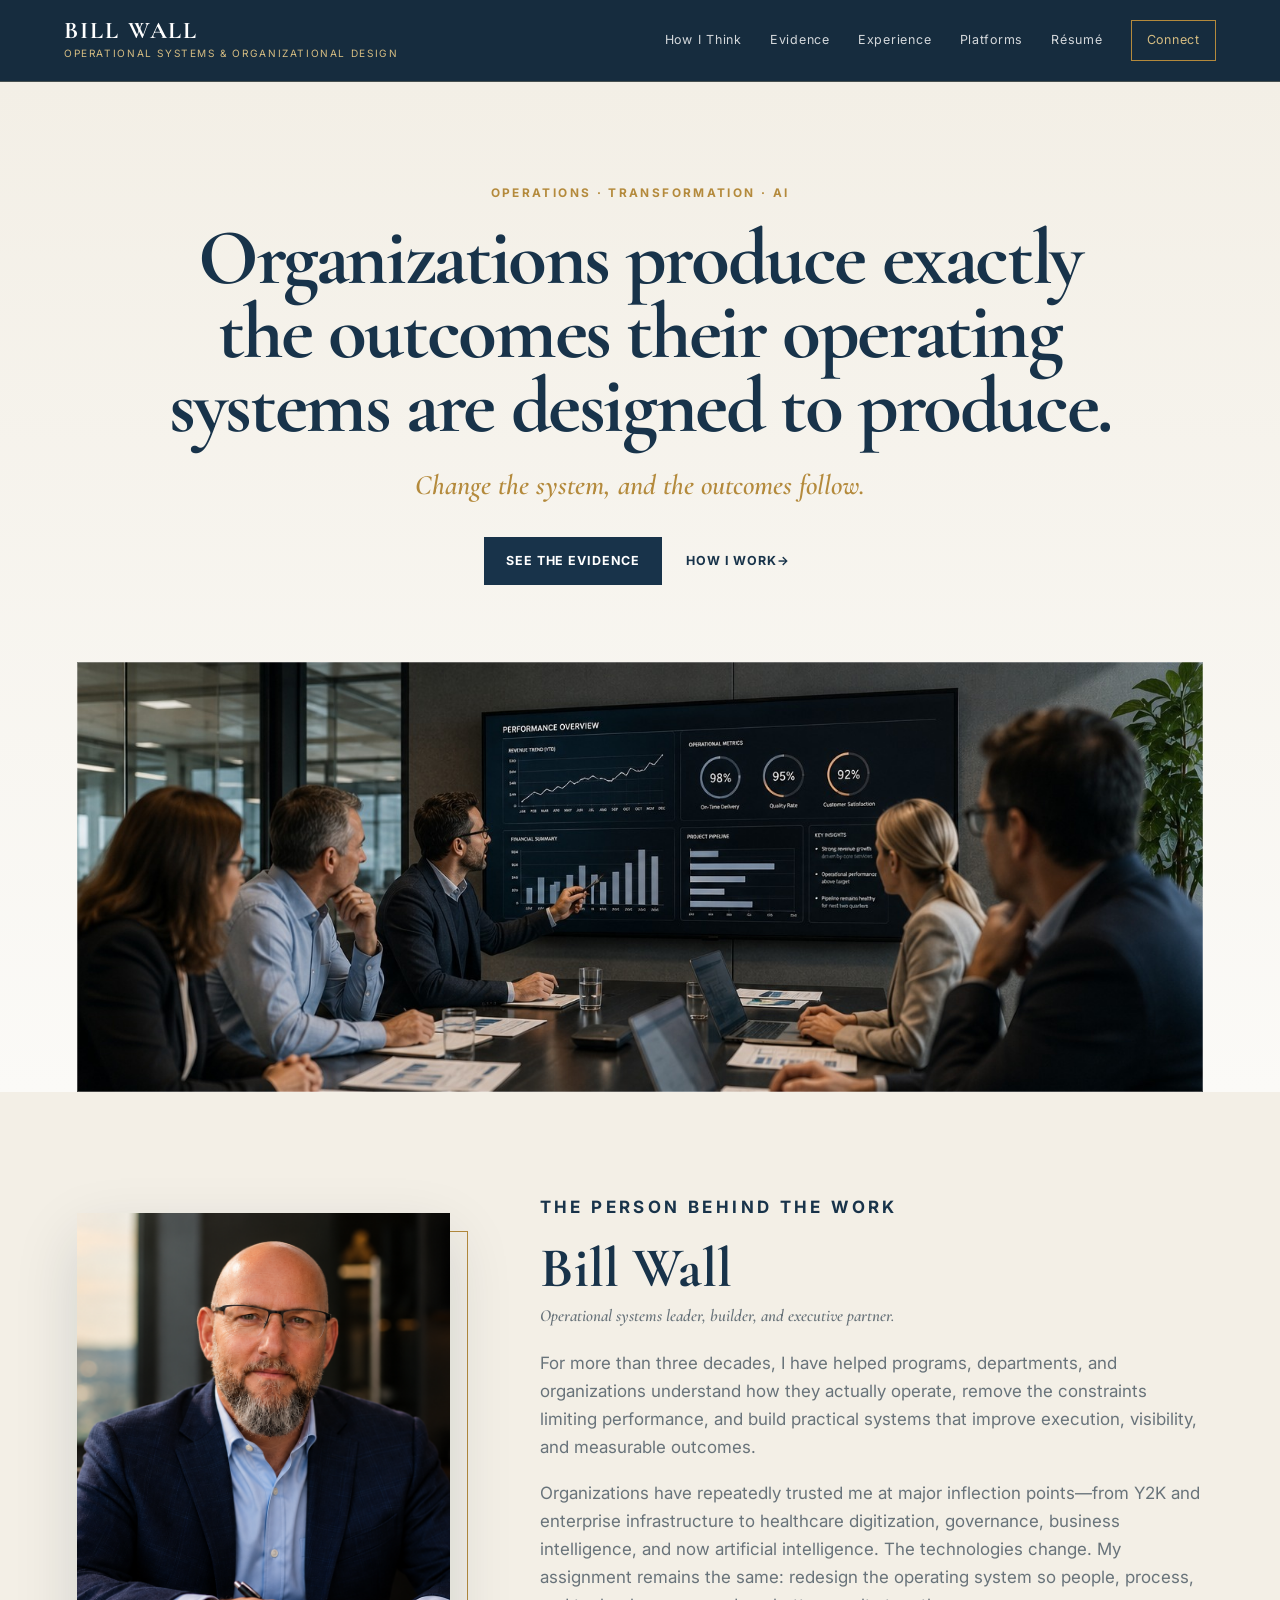
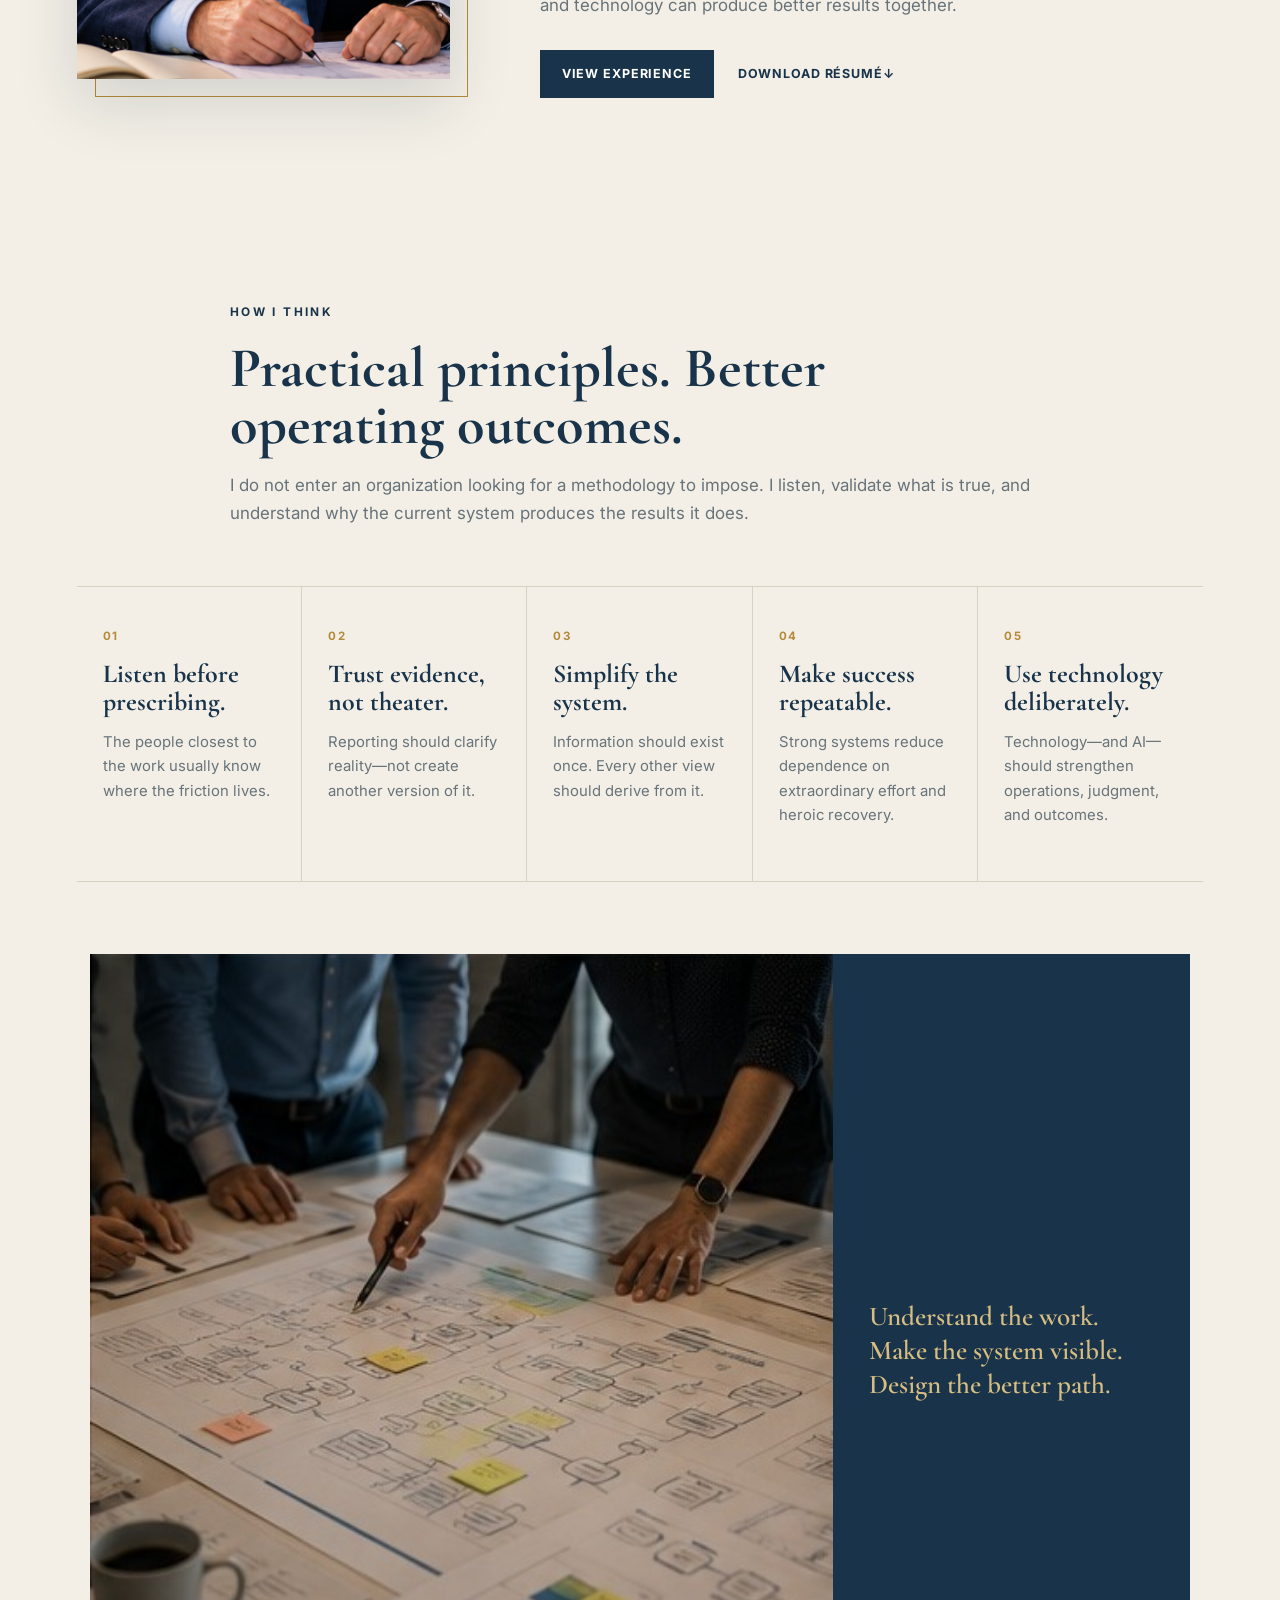
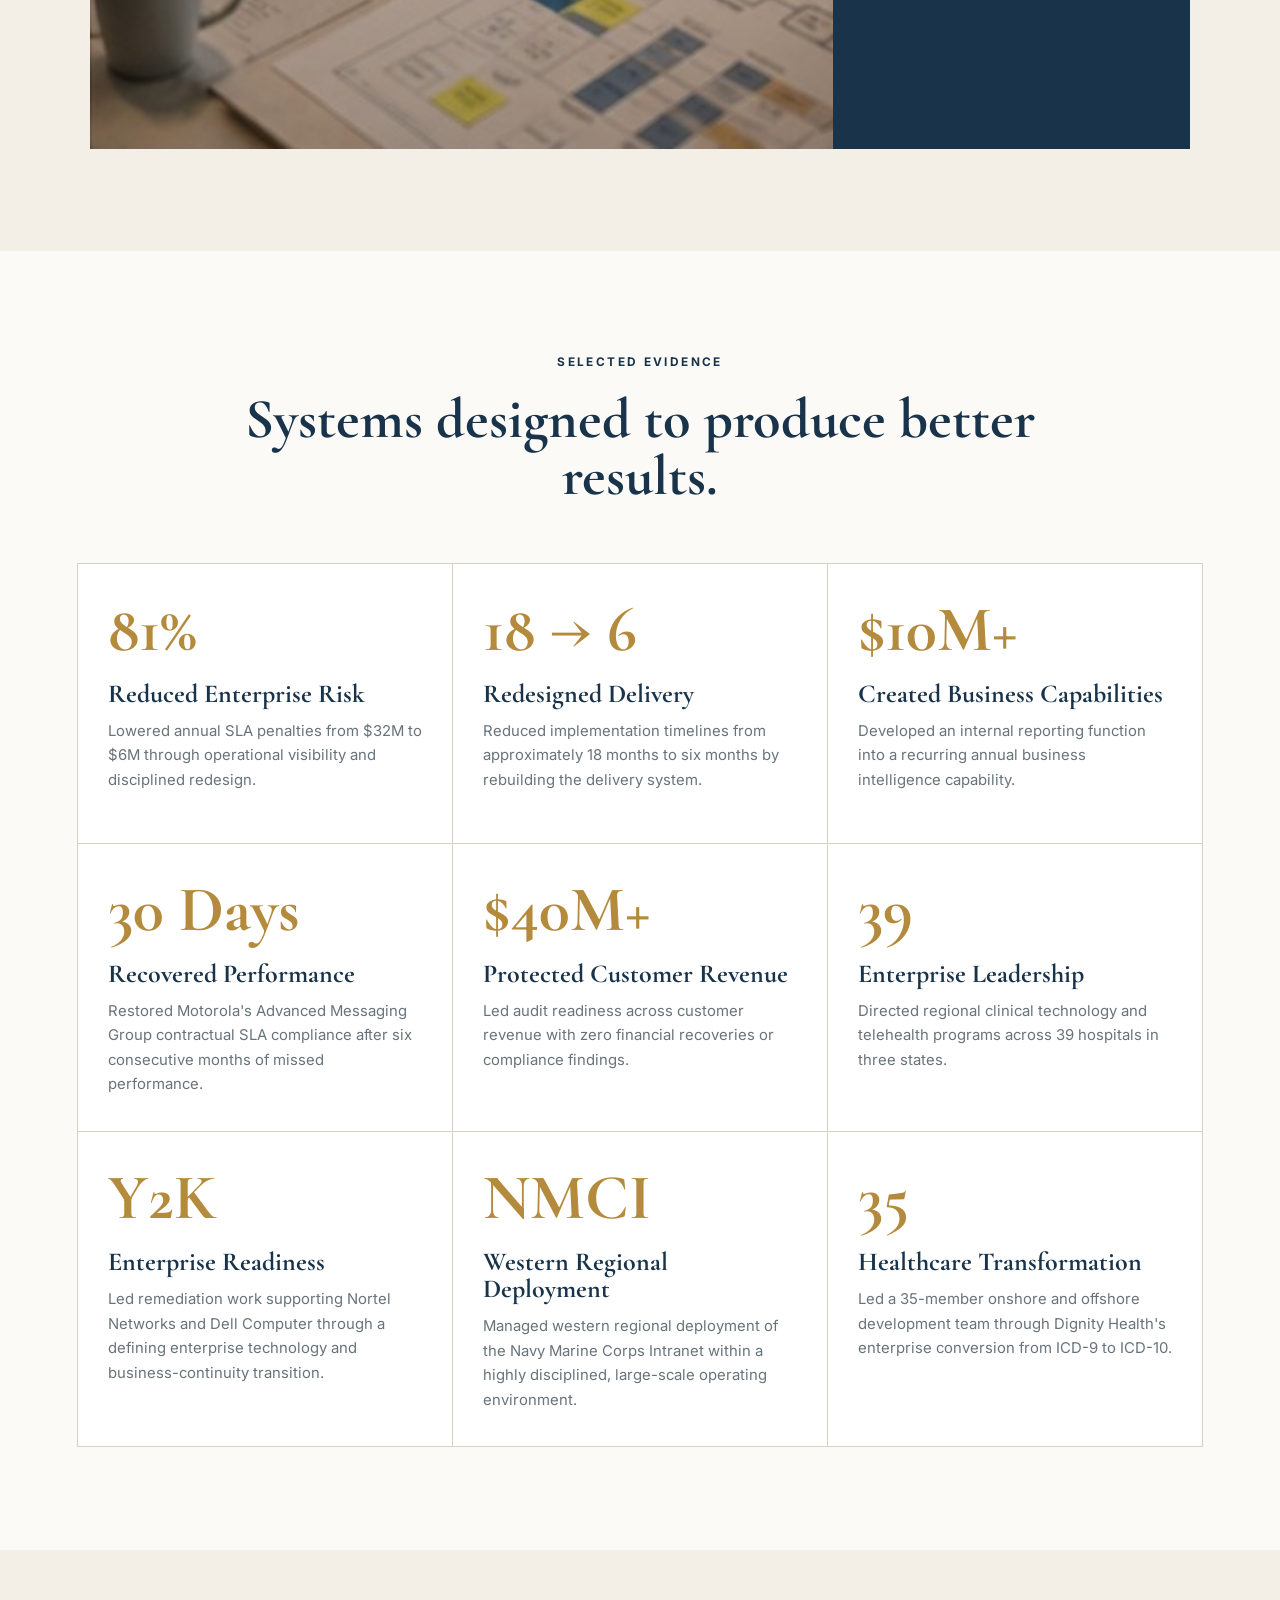
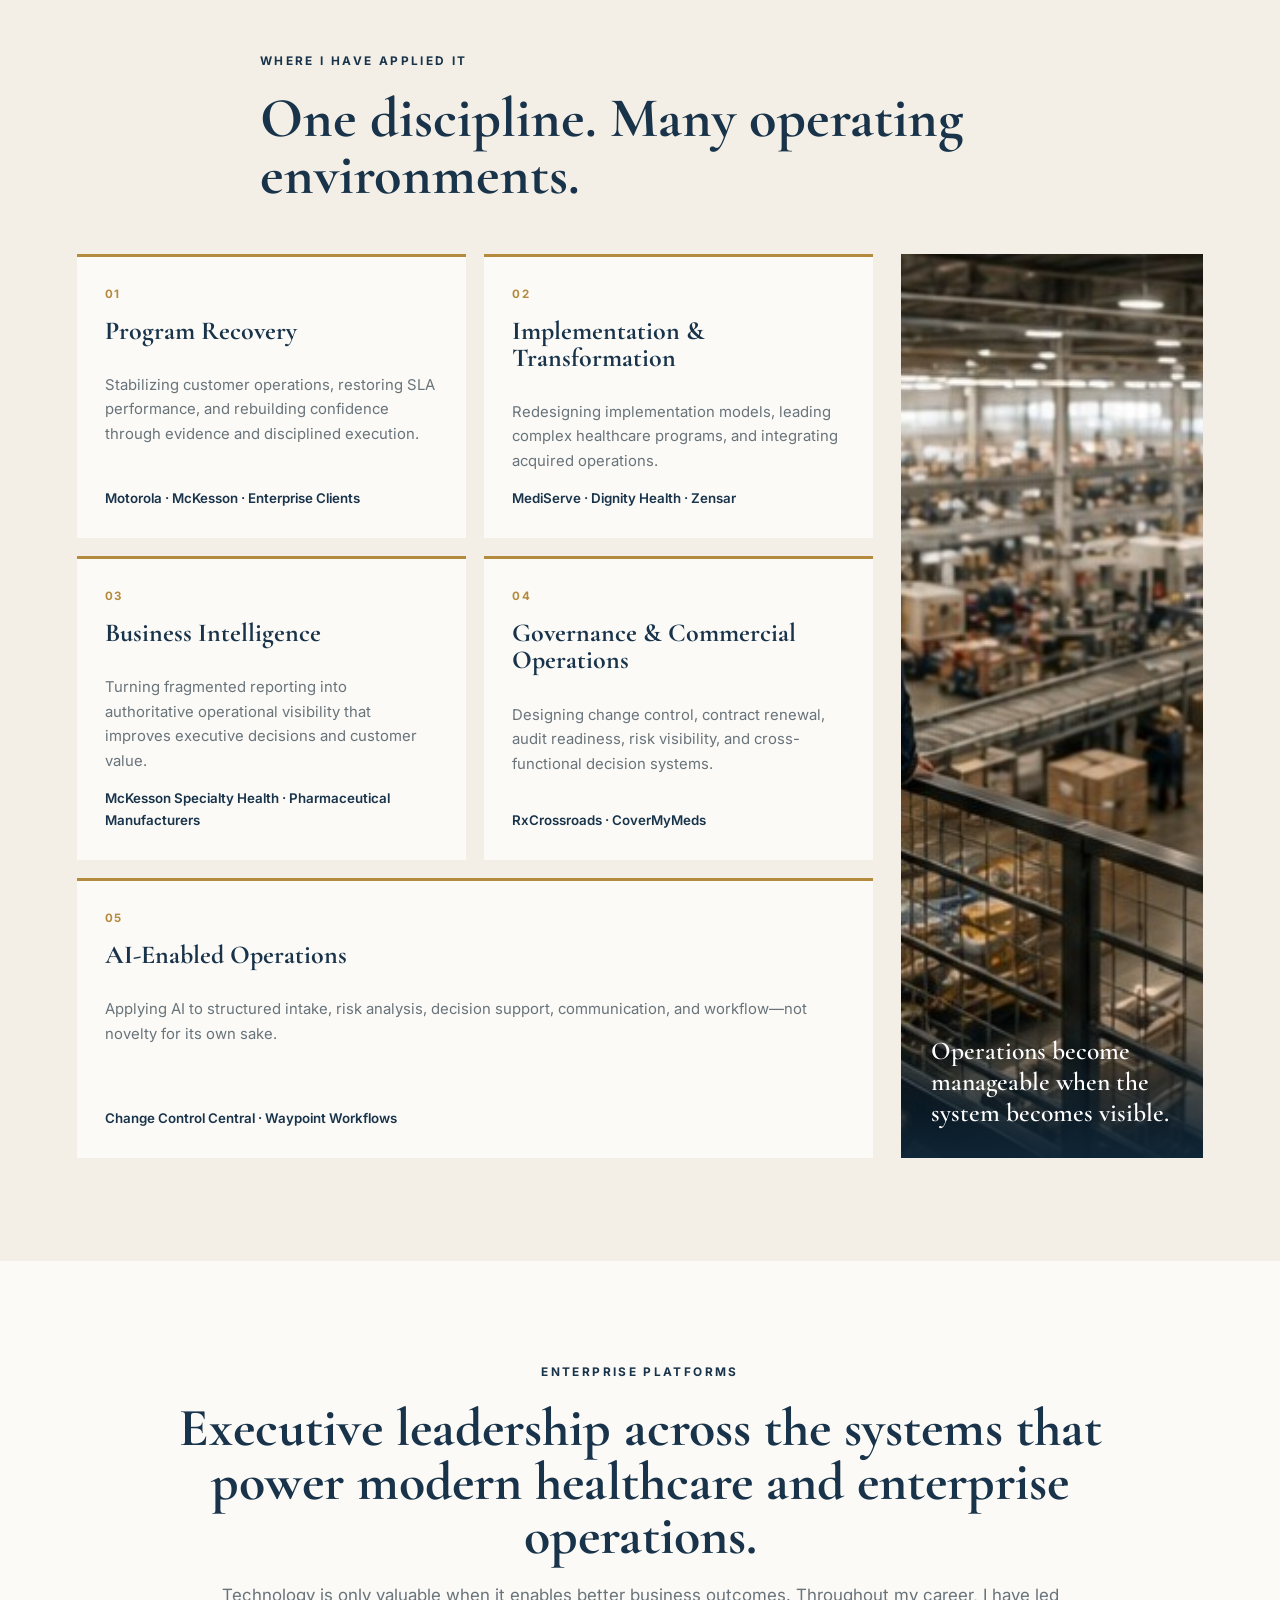
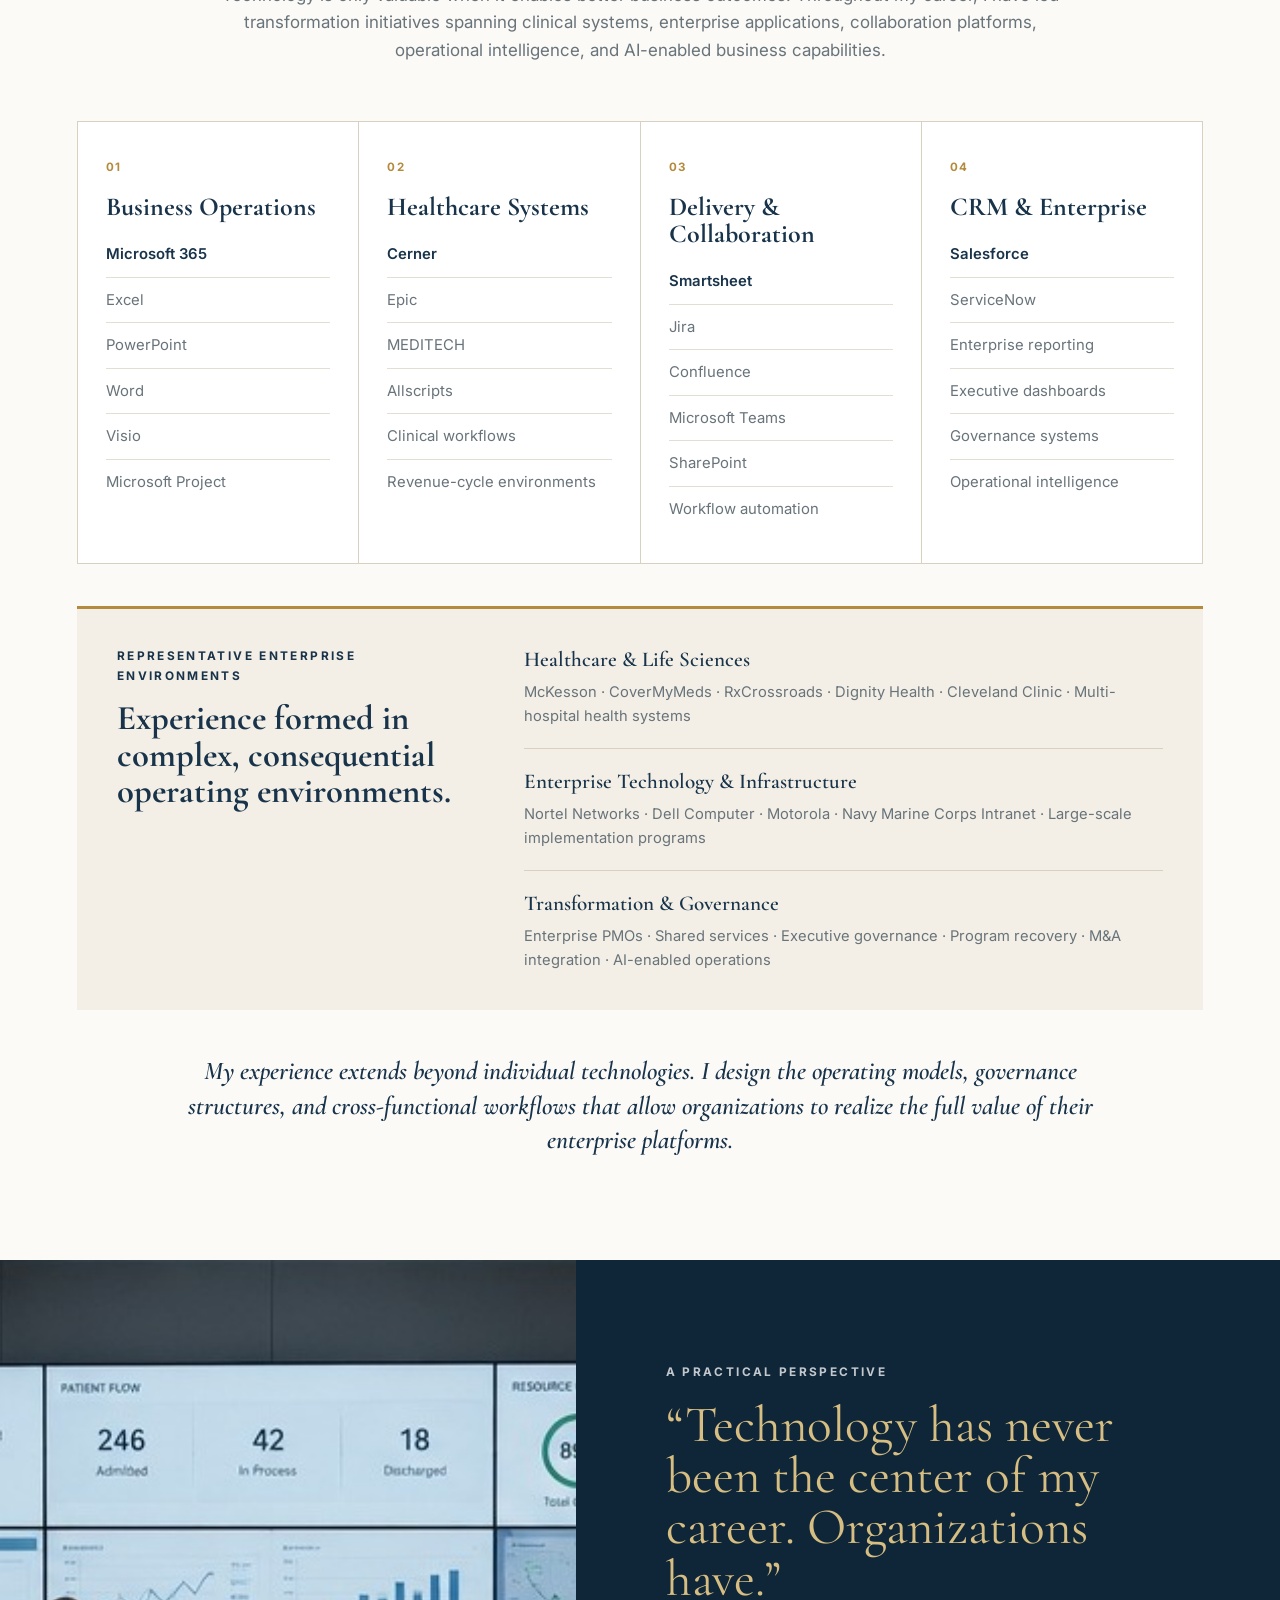
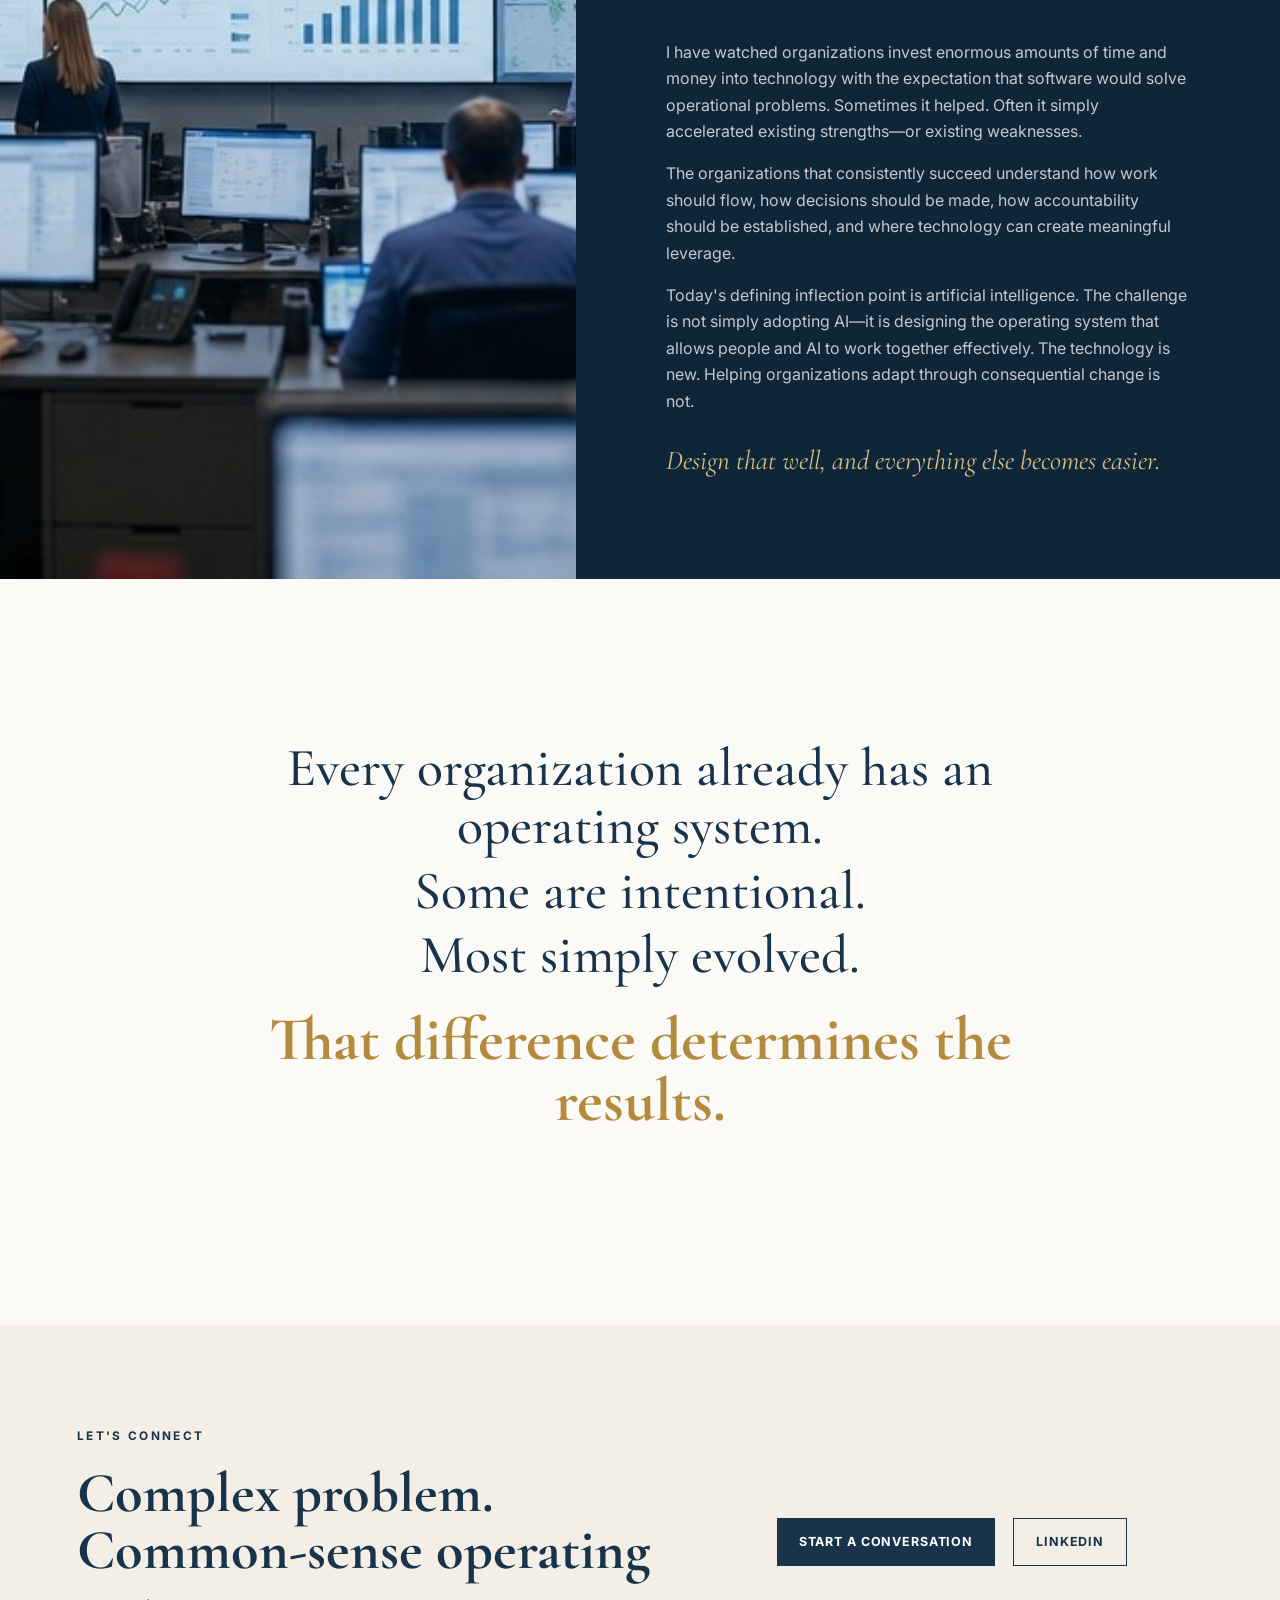
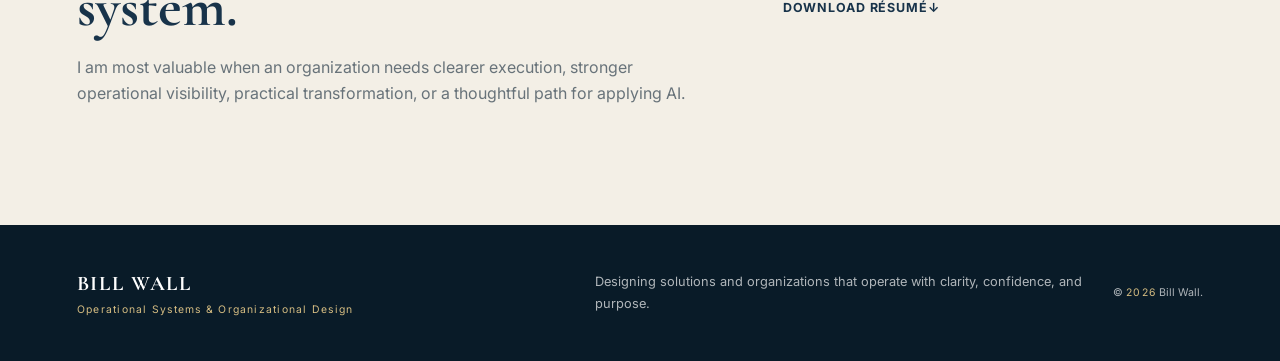
==== index.html @ 0623ffb6 "Exec SEO foundation" ====
<!doctype html>
<html lang="en">
<head>
  <!-- Google tag (gtag.js) -->
<script async src="https://www.googletagmanager.com/gtag/js?id=G-LFCG09Z22B"></script>
<script>
  window.dataLayer = window.dataLayer || [];
  function gtag(){dataLayer.push(arguments);}
  gtag('js', new Date());

  gtag('config', 'G-LFCG09Z22B');
</script>
  <meta charset="utf-8" />
  <meta name="viewport" content="width=device-width, initial-scale=1" />
  <title>Bill Wall | Senior Healthcare Operations & Enterprise Transformation Executive</title>
<meta name="description" content="Bill Wall is a senior healthcare operations executive specializing in enterprise transformation, operational excellence, organizational design, AI-enabled operations, and strategic change leadership for complex healthcare organizations." />
<meta name="theme-color" content="#18334a" />
<meta property="og:title" content="Bill Wall | Senior Healthcare Operations & Enterprise Transformation Executive" />
<meta property="og:description" content="Senior healthcare operations executive specializing in enterprise transformation, operational excellence, organizational design, AI-enabled operations, and strategic change leadership." />
<meta property="og:type" content="website" />
<meta property="og:image" content="assets/bill-wall-portrait.png" />
  <link rel="icon" href="assets/favicon.svg" type="image/svg+xml" />
  <link rel="preconnect" href="https://fonts.googleapis.com">
  <link rel="preconnect" href="https://fonts.gstatic.com" crossorigin>
  <link href="https://fonts.googleapis.com/css2?family=Cormorant+Garamond:wght@500;600;700&family=Inter:wght@400;500;600;700&display=swap" rel="stylesheet">
  <link rel="stylesheet" href="styles.css" />
  <script type="application/ld+json">
{
  "@context": "https://schema.org",
  "@type": "Person",
  "@id": "https://www.williamswall.com/#bill-wall",
  "name": "Bill Wall",
  "alternateName": ["William S. Wall", "William Wall"],
  "url": "https://www.williamswall.com/",
  "image": "https://www.williamswall.com/assets/bill-wall-portrait.png",
  "jobTitle": "Senior Healthcare Operations and Enterprise Transformation Executive",
  "description": "Senior healthcare operations executive specializing in enterprise transformation, operational excellence, organizational design, AI-enabled operations, and strategic change leadership.",
  "knowsAbout": [
    "Healthcare Operations",
    "Operational Excellence",
    "Enterprise Transformation",
    "Organizational Design",
    "AI-enabled Operations",
    "Business Process Transformation",
    "Enterprise Change Leadership",
    "Healthcare Strategy",
    "Executive Operations Leadership"
  ]
}
</script>
</head>
<body>
  <header class="site-header">
    <a class="brand" href="#top" aria-label="Bill Wall home">
      <span class="brand-name">BILL WALL</span>
      <span class="brand-title">OPERATIONAL SYSTEMS &amp; ORGANIZATIONAL DESIGN</span>
    </a>
    
    <button class="menu-button" aria-expanded="false" aria-controls="site-nav">Menu</button>
    <nav id="site-nav" aria-label="Primary navigation">
      <a href="#thinking">How I Think</a>
      <a href="#evidence">Evidence</a>
      <a href="#experience">Experience</a>
      <a href="#platforms">Platforms</a>
      <a href="Bill-Wall-Resume.docx" download>Résumé</a>
      <a class="nav-cta" href="#contact">Connect</a>
    </nav>
  </header>

  <main id="top">
    <section class="hero">
      <div class="hero-copy reveal">
        <p class="eyebrow">OPERATIONS · TRANSFORMATION · AI</p>
        <h1>Organizations produce exactly the outcomes their operating systems are designed to produce.</h1>
        <p class="hero-line">Change the system, and the outcomes follow.</p>
        <div class="hero-actions">
          <a class="button primary" href="#evidence">See the evidence</a>
          <a class="button text" href="#thinking">How I work <span aria-hidden="true">→</span></a>
        </div>
      </div>
      <div class="hero-image reveal">
        <img src="assets/hero-operations.jpg" alt="Leadership team reviewing operational performance and business intelligence" />
      </div>
    </section>

    <section class="profile-intro section-light" aria-labelledby="profile-heading">
      <div class="profile-portrait reveal">
        <img src="assets/bill-wall-portrait.png" alt="Bill Wall in an executive office setting" />
      </div>
      <div class="profile-copy reveal">
        <p class="eyebrow dark">THE PERSON BEHIND THE WORK</p>
        <h2 id="profile-heading">Bill Wall</h2>
        <p class="profile-role">Operational systems leader, builder, and executive partner.</p>
        <p>For more than three decades, I have helped programs, departments, and organizations understand how they actually operate, remove the constraints limiting performance, and build practical systems that improve execution, visibility, and measurable outcomes.</p>
        <p>Organizations have repeatedly trusted me at major inflection points—from Y2K and enterprise infrastructure to healthcare digitization, governance, business intelligence, and now artificial intelligence. The technologies change. My assignment remains the same: redesign the operating system so people, process, and technology can produce better results together.</p>
        <div class="profile-links">
          <a class="button primary dark-button" href="#experience">View experience</a>
          <a class="button text dark-text" href="Bill-Wall-Resume.docx" download>Download résumé <span aria-hidden="true">↓</span></a>
        </div>
      </div>
    </section>

    <section id="thinking" class="principles section-light">
      <div class="section-intro reveal">
        <p class="eyebrow dark">HOW I THINK</p>
        <h2>Practical principles. Better operating outcomes.</h2>
        <p>I do not enter an organization looking for a methodology to impose. I listen, validate what is true, and understand why the current system produces the results it does.</p>
      </div>
      <div class="principle-grid">
        <article class="principle reveal"><span class="number">01</span><h3>Listen before prescribing.</h3><p>The people closest to the work usually know where the friction lives.</p></article>
        <article class="principle reveal"><span class="number">02</span><h3>Trust evidence, not theater.</h3><p>Reporting should clarify reality—not create another version of it.</p></article>
        <article class="principle reveal"><span class="number">03</span><h3>Simplify the system.</h3><p>Information should exist once. Every other view should derive from it.</p></article>
        <article class="principle reveal"><span class="number">04</span><h3>Make success repeatable.</h3><p>Strong systems reduce dependence on extraordinary effort and heroic recovery.</p></article>
        <article class="principle reveal"><span class="number">05</span><h3>Use technology deliberately.</h3><p>Technology—and AI—should strengthen operations, judgment, and outcomes.</p></article>
      </div>
      <figure class="context-image reveal">
        <img src="assets/process-design.jpg" alt="Team members mapping and redesigning an operating process" />
        <figcaption>Understand the work. Make the system visible. Design the better path.</figcaption>
      </figure>
    </section>

    <section id="evidence" class="evidence">
      <div class="section-intro centered reveal">
        <p class="eyebrow dark">SELECTED EVIDENCE</p>
        <h2>Systems designed to produce better results.</h2>
      </div>
      <div class="metrics">
        <article class="metric reveal"><strong>81%</strong><h3>Reduced Enterprise Risk</h3><span>Lowered annual SLA penalties from $32M to $6M through operational visibility and disciplined redesign.</span></article>
        <article class="metric reveal"><strong>18 → 6</strong><h3>Redesigned Delivery</h3><span>Reduced implementation timelines from approximately 18 months to six months by rebuilding the delivery system.</span></article>
        <article class="metric reveal"><strong>$10M+</strong><h3>Created Business Capabilities</h3><span>Developed an internal reporting function into a recurring annual business intelligence capability.</span></article>
        <article class="metric reveal"><strong>30 Days</strong><h3>Recovered Performance</h3><span>Restored Motorola's Advanced Messaging Group contractual SLA compliance after six consecutive months of missed performance.</span></article>
        <article class="metric reveal"><strong>$40M+</strong><h3>Protected Customer Revenue</h3><span>Led audit readiness across customer revenue with zero financial recoveries or compliance findings.</span></article>
        <article class="metric reveal"><strong>39</strong><h3>Enterprise Leadership</h3><span>Directed regional clinical technology and telehealth programs across 39 hospitals in three states.</span></article>
        <article class="metric reveal"><strong>Y2K</strong><h3>Enterprise Readiness</h3><span>Led remediation work supporting Nortel Networks and Dell Computer through a defining enterprise technology and business-continuity transition.</span></article>
        <article class="metric reveal"><strong>NMCI</strong><h3>Western Regional Deployment</h3><span>Managed western regional deployment of the Navy Marine Corps Intranet within a highly disciplined, large-scale operating environment.</span></article>
        <article class="metric reveal"><strong>35</strong><h3>Healthcare Transformation</h3><span>Led a 35-member onshore and offshore development team through Dignity Health's enterprise conversion from ICD-9 to ICD-10.</span></article>
      </div>
    </section>

    <section id="experience" class="work section-light">
      <div class="work-heading reveal"><p class="eyebrow dark">WHERE I HAVE APPLIED IT</p><h2>One discipline. Many operating environments.</h2></div>
      <div class="work-layout">
        <div class="work-grid">
          <article class="work-card reveal"><span>01</span><h3>Program Recovery</h3><p>Stabilizing customer operations, restoring SLA performance, and rebuilding confidence through evidence and disciplined execution.</p><small>Motorola · McKesson · Enterprise Clients</small></article>
          <article class="work-card reveal"><span>02</span><h3>Implementation &amp; Transformation</h3><p>Redesigning implementation models, leading complex healthcare programs, and integrating acquired operations.</p><small>MediServe · Dignity Health · Zensar</small></article>
          <article class="work-card reveal"><span>03</span><h3>Business Intelligence</h3><p>Turning fragmented reporting into authoritative operational visibility that improves executive decisions and customer value.</p><small>McKesson Specialty Health · Pharmaceutical Manufacturers</small></article>
          <article class="work-card reveal"><span>04</span><h3>Governance &amp; Commercial Operations</h3><p>Designing change control, contract renewal, audit readiness, risk visibility, and cross-functional decision systems.</p><small>RxCrossroads · CoverMyMeds</small></article>
          <article class="work-card reveal"><span>05</span><h3>AI-Enabled Operations</h3><p>Applying AI to structured intake, risk analysis, decision support, communication, and workflow—not novelty for its own sake.</p><small>Change Control Central · Waypoint Workflows</small></article>
        </div>
        <aside class="experience-visual reveal">
          <img src="assets/operations-floor.jpg" alt="Leader observing a large-scale operating environment" />
          <div><strong>Operations become manageable when the system becomes visible.</strong></div>
        </aside>
      </div>
    </section>

    <section id="platforms" class="platforms">
      <div class="platforms-intro reveal">
        <p class="eyebrow dark">ENTERPRISE PLATFORMS</p>
        <h2>Executive leadership across the systems that power modern healthcare and enterprise operations.</h2>
        <p>Technology is only valuable when it enables better business outcomes. Throughout my career, I have led transformation initiatives spanning clinical systems, enterprise applications, collaboration platforms, operational intelligence, and AI-enabled business capabilities.</p>
      </div>

      <div class="platform-grid">
        <article class="platform-card reveal">
          <span class="platform-number">01</span>
          <h3>Business Operations</h3>
          <ul class="platform-list">
            <li>Microsoft 365</li>
            <li>Excel</li>
            <li>PowerPoint</li>
            <li>Word</li>
            <li>Visio</li>
            <li>Microsoft Project</li>
          </ul>
        </article>
        <article class="platform-card reveal">
          <span class="platform-number">02</span>
          <h3>Healthcare Systems</h3>
          <ul class="platform-list">
            <li>Cerner</li>
            <li>Epic</li>
            <li>MEDITECH</li>
            <li>Allscripts</li>
            <li>Clinical workflows</li>
            <li>Revenue-cycle environments</li>
          </ul>
        </article>
        <article class="platform-card reveal">
          <span class="platform-number">03</span>
          <h3>Delivery &amp; Collaboration</h3>
          <ul class="platform-list">
            <li>Smartsheet</li>
            <li>Jira</li>
            <li>Confluence</li>
            <li>Microsoft Teams</li>
            <li>SharePoint</li>
            <li>Workflow automation</li>
          </ul>
        </article>
        <article class="platform-card reveal">
          <span class="platform-number">04</span>
          <h3>CRM &amp; Enterprise</h3>
          <ul class="platform-list">
            <li>Salesforce</li>
            <li>ServiceNow</li>
            <li>Enterprise reporting</li>
            <li>Executive dashboards</li>
            <li>Governance systems</li>
            <li>Operational intelligence</li>
          </ul>
        </article>
      </div>

      <div class="environments reveal">
        <div class="environments-heading">
          <p class="eyebrow dark">REPRESENTATIVE ENTERPRISE ENVIRONMENTS</p>
          <h3>Experience formed in complex, consequential operating environments.</h3>
        </div>
        <div class="environment-groups">
          <div class="environment-group">
            <strong>Healthcare &amp; Life Sciences</strong>
            <p>McKesson · CoverMyMeds · RxCrossroads · Dignity Health · Cleveland Clinic · Multi-hospital health systems</p>
          </div>
          <div class="environment-group">
            <strong>Enterprise Technology &amp; Infrastructure</strong>
            <p>Nortel Networks · Dell Computer · Motorola · Navy Marine Corps Intranet · Large-scale implementation programs</p>
          </div>
          <div class="environment-group">
            <strong>Transformation &amp; Governance</strong>
            <p>Enterprise PMOs · Shared services · Executive governance · Program recovery · M&amp;A integration · AI-enabled operations</p>
          </div>
        </div>
      </div>

      <p class="platforms-close reveal">My experience extends beyond individual technologies. I design the operating models, governance structures, and cross-functional workflows that allow organizations to realize the full value of their enterprise platforms.</p>
    </section>

    <section class="perspective">
      <div class="perspective-image reveal"><img src="assets/command-center.jpg" alt="Operational command center using real-time dashboards" /></div>
      <div class="perspective-inner reveal">
        <p class="eyebrow">A PRACTICAL PERSPECTIVE</p>
        <blockquote>“Technology has never been the center of my career. Organizations have.”</blockquote>
        <p>I have watched organizations invest enormous amounts of time and money into technology with the expectation that software would solve operational problems. Sometimes it helped. Often it simply accelerated existing strengths—or existing weaknesses.</p>
        <p>The organizations that consistently succeed understand how work should flow, how decisions should be made, how accountability should be established, and where technology can create meaningful leverage.</p>
        <p>Today's defining inflection point is artificial intelligence. The challenge is not simply adopting AI—it is designing the operating system that allows people and AI to work together effectively. The technology is new. Helping organizations adapt through consequential change is not.</p>
        <strong>Design that well, and everything else becomes easier.</strong>
      </div>
    </section>

    <section class="closing-statement">
      <div class="reveal">
        <p>Every organization already has an operating system.</p>
        <p>Some are intentional.</p>
        <p>Most simply evolved.</p>
        <strong>That difference determines the results.</strong>
        </div>
    </section>

    <section id="contact" class="contact section-light">
      <div class="contact-copy reveal"><p class="eyebrow dark">LET'S CONNECT</p><h2>Complex problem. Common-sense operating system.</h2><p>I am most valuable when an organization needs clearer execution, stronger operational visibility, practical transformation, or a thoughtful path for applying AI.</p></div>
      <div class="contact-actions reveal"><a class="button primary dark-button" href="mailto:billwall0203@outlook.com">Start a conversation</a><a class="button outline" href="https://www.linkedin.com/in/williamswallmha/" target="_blank" rel="noopener">LinkedIn</a><a class="button text dark-text" href="Bill-Wall-Resume.docx" download>Download résumé <span aria-hidden="true">↓</span></a></div>
    </section>
  </main>

  <footer>
    <div><strong>BILL WALL</strong><span>Operational Systems &amp; Organizational Design</span></div>
    <p>Designing solutions and organizations that operate with clarity, confidence, and purpose.</p>
    <small>© <span id="year"></span> Bill Wall.</small>
  </footer>
  <script src="script.js"></script>
</body>
</html>
---- styles.css ----
:root{--navy:#18334a;--navy-2:#0f2638;--steel:#5e6d77;--brass:#b48a3c;--brass-soft:#d6bd82;--linen:#f3efe6;--bone:#fbfaf7;--ink:#22303a;--muted:#68737a;--line:#d8d0c1;--white:#fff}
*{box-sizing:border-box}html{scroll-behavior:smooth}body{margin:0;background:var(--bone);color:var(--ink);font-family:Inter,sans-serif;line-height:1.65}a{color:inherit}.site-header{position:sticky;top:0;z-index:20;min-height:82px;padding:14px clamp(24px,5vw,76px);background:rgba(15,38,56,.97);color:#fff;display:flex;align-items:center;justify-content:space-between;border-bottom:1px solid rgba(214,189,130,.25);backdrop-filter:blur(12px)}.brand{text-decoration:none;display:grid;gap:2px}.brand-name{font:700 1.5rem/1 'Cormorant Garamond',serif;letter-spacing:.08em}.brand-title{color:var(--brass-soft);font-size:.63rem;letter-spacing:.16em}nav{display:flex;gap:28px;align-items:center}nav a{text-decoration:none;font-size:.78rem;letter-spacing:.06em;color:rgba(255,255,255,.82)}nav a:hover{color:var(--brass-soft)}.nav-cta{border:1px solid var(--brass);padding:9px 15px;color:var(--brass-soft)}.menu-button{display:none}.hero{padding:clamp(70px,8vw,122px) clamp(24px,6vw,96px) 0;background:linear-gradient(180deg,var(--linen),var(--bone));overflow:hidden}.hero-copy{max-width:1120px;margin:0 auto clamp(48px,6vw,82px);text-align:center}.eyebrow{color:var(--brass);font-size:.74rem;font-weight:700;letter-spacing:.2em;margin:0 0 18px}.eyebrow.dark{color:var(--navy)}h1,h2,h3,blockquote{font-family:'Cormorant Garamond',serif}h1{font-size:clamp(3.15rem,6.2vw,6.8rem);line-height:.93;letter-spacing:-.03em;margin:0;color:var(--navy);text-wrap:balance}.hero-line{font:600 italic clamp(1.5rem,2.2vw,2.3rem)/1.2 'Cormorant Garamond',serif;color:var(--brass);margin:26px 0}.hero-summary{max-width:850px;margin-inline:auto;font-size:clamp(1rem,1.25vw,1.17rem);color:var(--muted)}.hero-actions,.contact-actions{display:flex;gap:18px;align-items:center;justify-content:center;flex-wrap:wrap;margin-top:34px}.button{display:inline-flex;align-items:center;justify-content:center;min-height:48px;padding:0 22px;text-decoration:none;font-size:.78rem;font-weight:700;letter-spacing:.07em;text-transform:uppercase}.button.primary{background:var(--navy);color:#fff}.button.text{color:var(--navy);padding-inline:6px}.button.outline{border:1px solid var(--navy);color:var(--navy)}.hero-image{max-width:1440px;margin:auto;position:relative}.hero-image:before{content:"";position:absolute;inset:0;box-shadow:inset 0 0 0 1px rgba(255,255,255,.25)}.hero-image img{width:100%;display:block;aspect-ratio:2.62/1;object-fit:cover}.section-light{background:var(--linen)}.principles,.work,.contact{padding:clamp(78px,8vw,126px) clamp(24px,6vw,96px)}.section-intro{max-width:820px;margin:0 auto 58px}.section-intro.centered{text-align:center}h2{font-size:clamp(2.65rem,4.4vw,4.9rem);line-height:1.01;margin:0 0 18px;color:var(--navy)}.section-intro p:last-child{color:var(--muted);font-size:1.06rem}.principle-grid{max-width:1320px;margin:auto;display:grid;grid-template-columns:repeat(5,1fr);border-top:1px solid var(--line);border-bottom:1px solid var(--line)}.principle{padding:34px 26px 38px;border-right:1px solid var(--line)}.principle:last-child{border-right:0}.number,.work-card>span{color:var(--brass);font-size:.72rem;font-weight:700;letter-spacing:.14em}h3{font-size:1.62rem;line-height:1.05;color:var(--navy);margin:13px 0 14px}.principle p,.work-card p{color:var(--muted);font-size:.93rem}.context-image{max-width:1100px;margin:72px auto 0;display:grid;grid-template-columns:1.35fr .65fr;background:var(--navy);color:#fff}.context-image img{width:100%;height:100%;min-height:320px;object-fit:cover}.context-image figcaption{display:flex;align-items:center;padding:36px;font:600 1.7rem/1.25 'Cormorant Garamond',serif;color:var(--brass-soft)}.evidence{background:var(--bone);padding:clamp(78px,8vw,124px) clamp(24px,6vw,96px)}.metrics{max-width:1320px;margin:auto;display:grid;grid-template-columns:repeat(3,1fr);border-top:1px solid var(--line);border-left:1px solid var(--line)}.metric{min-height:280px;padding:34px 30px;border-right:1px solid var(--line);border-bottom:1px solid var(--line);display:flex;flex-direction:column;background:#fff}.metric strong{font:700 clamp(3rem,5vw,5rem)/1 'Cormorant Garamond',serif;color:var(--brass)}.metric h3{margin:18px 0 12px}.metric span{color:var(--muted);font-size:.93rem}.work-heading{max-width:760px;margin:0 auto 50px}.work-layout{max-width:1320px;margin:auto;display:grid;grid-template-columns:1.45fr .55fr;gap:28px;align-items:stretch}.work-grid{display:grid;grid-template-columns:repeat(2,1fr);gap:18px}.work-card{padding:28px;background:var(--bone);border-top:3px solid var(--brass);min-height:280px;display:flex;flex-direction:column}.work-card:last-child{grid-column:1/-1}.work-card small{margin-top:auto;color:var(--navy);font-weight:600}.experience-visual{position:relative;min-height:100%;background:var(--navy)}.experience-visual img{width:100%;height:100%;object-fit:cover;display:block}.experience-visual div{position:absolute;left:0;right:0;bottom:0;padding:30px;background:linear-gradient(transparent,rgba(15,38,56,.94));color:#fff}.experience-visual strong{font:600 1.6rem/1.2 'Cormorant Garamond',serif}.perspective{background:var(--navy-2);color:#fff;display:grid;grid-template-columns:.9fr 1.1fr;align-items:stretch}.perspective-image img{width:100%;height:100%;min-height:650px;object-fit:cover}.perspective-inner{padding:clamp(76px,8vw,130px) clamp(36px,7vw,110px)}blockquote{font-size:clamp(2.4rem,4vw,4.8rem);line-height:1;margin:0 0 34px;color:var(--brass-soft)}.perspective p{color:rgba(255,255,255,.75);max-width:850px}.perspective strong{display:block;margin-top:30px;font:italic 1.7rem 'Cormorant Garamond',serif;color:var(--brass-soft)}.closing-statement{padding:clamp(100px,12vw,170px) 24px;background:var(--bone);text-align:center}.closing-statement>div{max-width:900px;margin:auto;padding-bottom:40px}.closing-statement p{font:500 clamp(2.2rem,4.2vw,4.6rem)/1.08 'Cormorant Garamond',serif;color:var(--navy);margin:.12em 0}.closing-statement strong{display:block;margin-top:24px;font:700 clamp(2.5rem,4.8vw,5.2rem)/1 'Cormorant Garamond',serif;color:var(--brass)}.contact{display:grid;grid-template-columns:1.2fr .8fr;gap:60px;align-items:center}.contact-copy{max-width:760px}.contact-copy p:last-child{color:var(--muted)}.contact-actions{justify-content:flex-start;margin-top:0}.dark-button{background:var(--navy)!important;color:#fff!important}.dark-text{color:var(--navy)!important}footer{background:#091b28;color:rgba(255,255,255,.68);padding:34px clamp(24px,6vw,96px);display:grid;grid-template-columns:1fr 1fr auto;gap:30px;align-items:center;font-size:.8rem}footer div{display:grid}footer strong{color:#fff;font-family:'Cormorant Garamond',serif;font-size:1.3rem;letter-spacing:.08em}footer span{color:var(--brass-soft);font-size:.65rem;letter-spacing:.12em}.reveal{opacity:0;transform:translateY(18px);transition:opacity .65s ease,transform .65s ease}.reveal.visible{opacity:1;transform:none}@media(prefers-reduced-motion:reduce){.reveal{opacity:1;transform:none;transition:none}html{scroll-behavior:auto}}@media(max-width:1100px){nav{gap:17px}.principle-grid{grid-template-columns:repeat(2,1fr)}.principle{border-bottom:1px solid var(--line)}.principle:nth-child(2n){border-right:0}.metrics{grid-template-columns:repeat(2,1fr)}.work-layout{grid-template-columns:1fr}.experience-visual{min-height:520px}.perspective{grid-template-columns:1fr}.perspective-image img{min-height:440px;max-height:600px}.contact{grid-template-columns:1fr}.contact-actions{margin-top:0}}@media(max-width:760px){.site-header{min-height:72px}.brand-title{display:none}.menu-button{display:block;background:transparent;color:var(--brass-soft);border:1px solid var(--brass);padding:8px 12px}nav{display:none;position:absolute;left:0;right:0;top:72px;padding:22px 24px;background:var(--navy-2);flex-direction:column;align-items:flex-start}nav.open{display:flex}h1{font-size:clamp(2.8rem,12vw,4.7rem)}.hero-image img{aspect-ratio:1.35/1}.principle-grid,.metrics,.work-grid{grid-template-columns:1fr}.principle,.principle:nth-child(2n){border-right:0}.context-image{grid-template-columns:1fr}.context-image figcaption{min-height:180px}.work-card:last-child{grid-column:auto}.experience-visual{min-height:420px}.perspective-image img{min-height:330px}.contact{gap:20px}footer{grid-template-columns:1fr}}

/* Bill Wall portrait introduction */
.profile-intro{padding:clamp(72px,8vw,122px) clamp(24px,6vw,96px);display:grid;grid-template-columns:minmax(280px,.72fr) minmax(0,1.28fr);gap:clamp(42px,7vw,110px);align-items:center}
.profile-portrait{max-width:520px;justify-self:end;position:relative}
.profile-portrait:before{content:"";position:absolute;inset:18px -18px -18px 18px;border:1px solid var(--brass);z-index:0}
.profile-portrait img{position:relative;z-index:1;display:block;width:100%;aspect-ratio:4/5;object-fit:cover;object-position:center top;box-shadow:0 24px 60px rgba(15,38,56,.14)}
.profile-copy{max-width:760px}
.profile-copy h2{margin-bottom:8px}
.profile-role{font:600 italic clamp(1.45rem,2vw,2rem)/1.25 'Cormorant Garamond',serif;color:var(--brass);margin:0 0 24px}
.profile-copy>p{color:var(--muted);font-size:1.06rem;max-width:720px}.profile-copy>p+p{margin-top:18px}
.profile-links{display:flex;gap:18px;align-items:center;flex-wrap:wrap;margin-top:30px}
@media(max-width:900px){.profile-intro{grid-template-columns:1fr}.profile-portrait{justify-self:start;max-width:440px}.profile-copy{max-width:820px}}
@media(max-width:560px){.profile-portrait:before{inset:12px -12px -12px 12px}.profile-links{align-items:flex-start;flex-direction:column}.profile-links .button.text{padding-left:0}}

/* Enterprise platforms and representative environments */
.platforms{padding:clamp(82px,8vw,128px) clamp(24px,6vw,96px);background:var(--bone)}
.platforms-intro{max-width:980px;margin:0 auto 56px;text-align:center}
.platforms-intro h2{font-size:clamp(2.55rem,4.2vw,4.65rem)}
.platforms-intro>p:last-child{max-width:860px;margin:0 auto;color:var(--muted);font-size:1.06rem}
.platform-grid{max-width:1320px;margin:0 auto;display:grid;grid-template-columns:repeat(4,1fr);border-top:1px solid var(--line);border-left:1px solid var(--line)}
.platform-card{padding:30px 28px 32px;background:#fff;border-right:1px solid var(--line);border-bottom:1px solid var(--line);min-height:360px}
.platform-number{color:var(--brass);font-size:.72rem;font-weight:700;letter-spacing:.14em}
.platform-card h3{margin:14px 0 22px}
.platform-list{list-style:none;padding:0;margin:0}
.platform-list li{padding:10px 0;border-top:1px solid rgba(216,208,193,.7);color:var(--muted);font-size:.93rem}
.platform-list li:first-child{border-top:0;padding-top:0;color:var(--navy);font-weight:600}
.environments{max-width:1320px;margin:42px auto 0;padding:38px 40px;background:var(--linen);display:grid;grid-template-columns:.72fr 1.28fr;gap:48px;align-items:start;border-top:3px solid var(--brass)}
.environments-heading .eyebrow{margin-bottom:14px}
.environments-heading h3{font-size:clamp(1.9rem,2.7vw,2.8rem);margin:0;max-width:430px}
.environment-groups{display:grid;gap:20px}
.environment-group{padding-bottom:20px;border-bottom:1px solid var(--line)}
.environment-group:last-child{padding-bottom:0;border-bottom:0}
.environment-group strong{display:block;color:var(--navy);font:600 1.32rem/1.2 'Cormorant Garamond',serif;margin-bottom:7px}
.environment-group p{margin:0;color:var(--muted);font-size:.92rem}
.platforms-close{max-width:930px;margin:44px auto 0;text-align:center;font:600 italic clamp(1.35rem,2vw,1.85rem)/1.35 'Cormorant Garamond',serif;color:var(--navy)}
@media(max-width:1100px){.platform-grid{grid-template-columns:repeat(2,1fr)}.environments{grid-template-columns:1fr;gap:28px}}
@media(max-width:760px){.platform-grid{grid-template-columns:1fr}.platform-card{min-height:auto}.environments{padding:30px 24px}.platforms-intro{text-align:left}.platforms-intro>p:last-child{margin:0}}
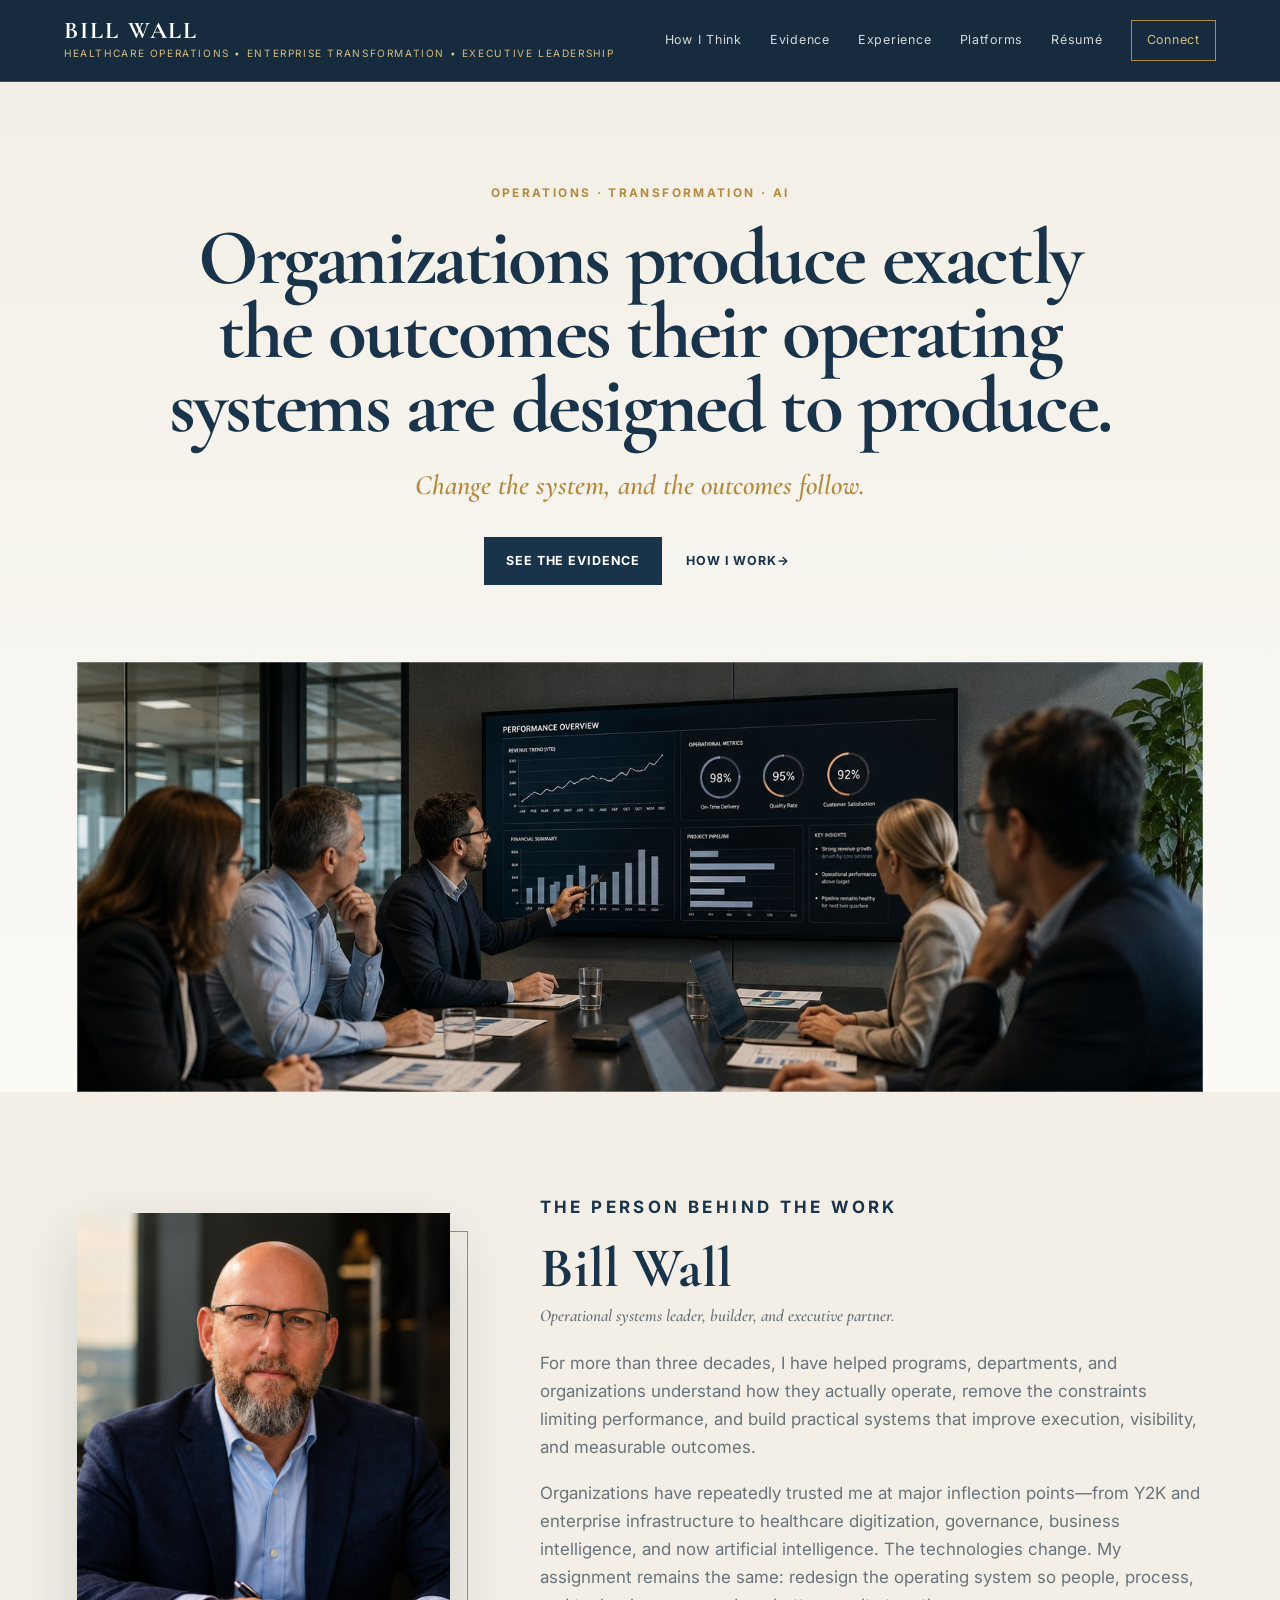
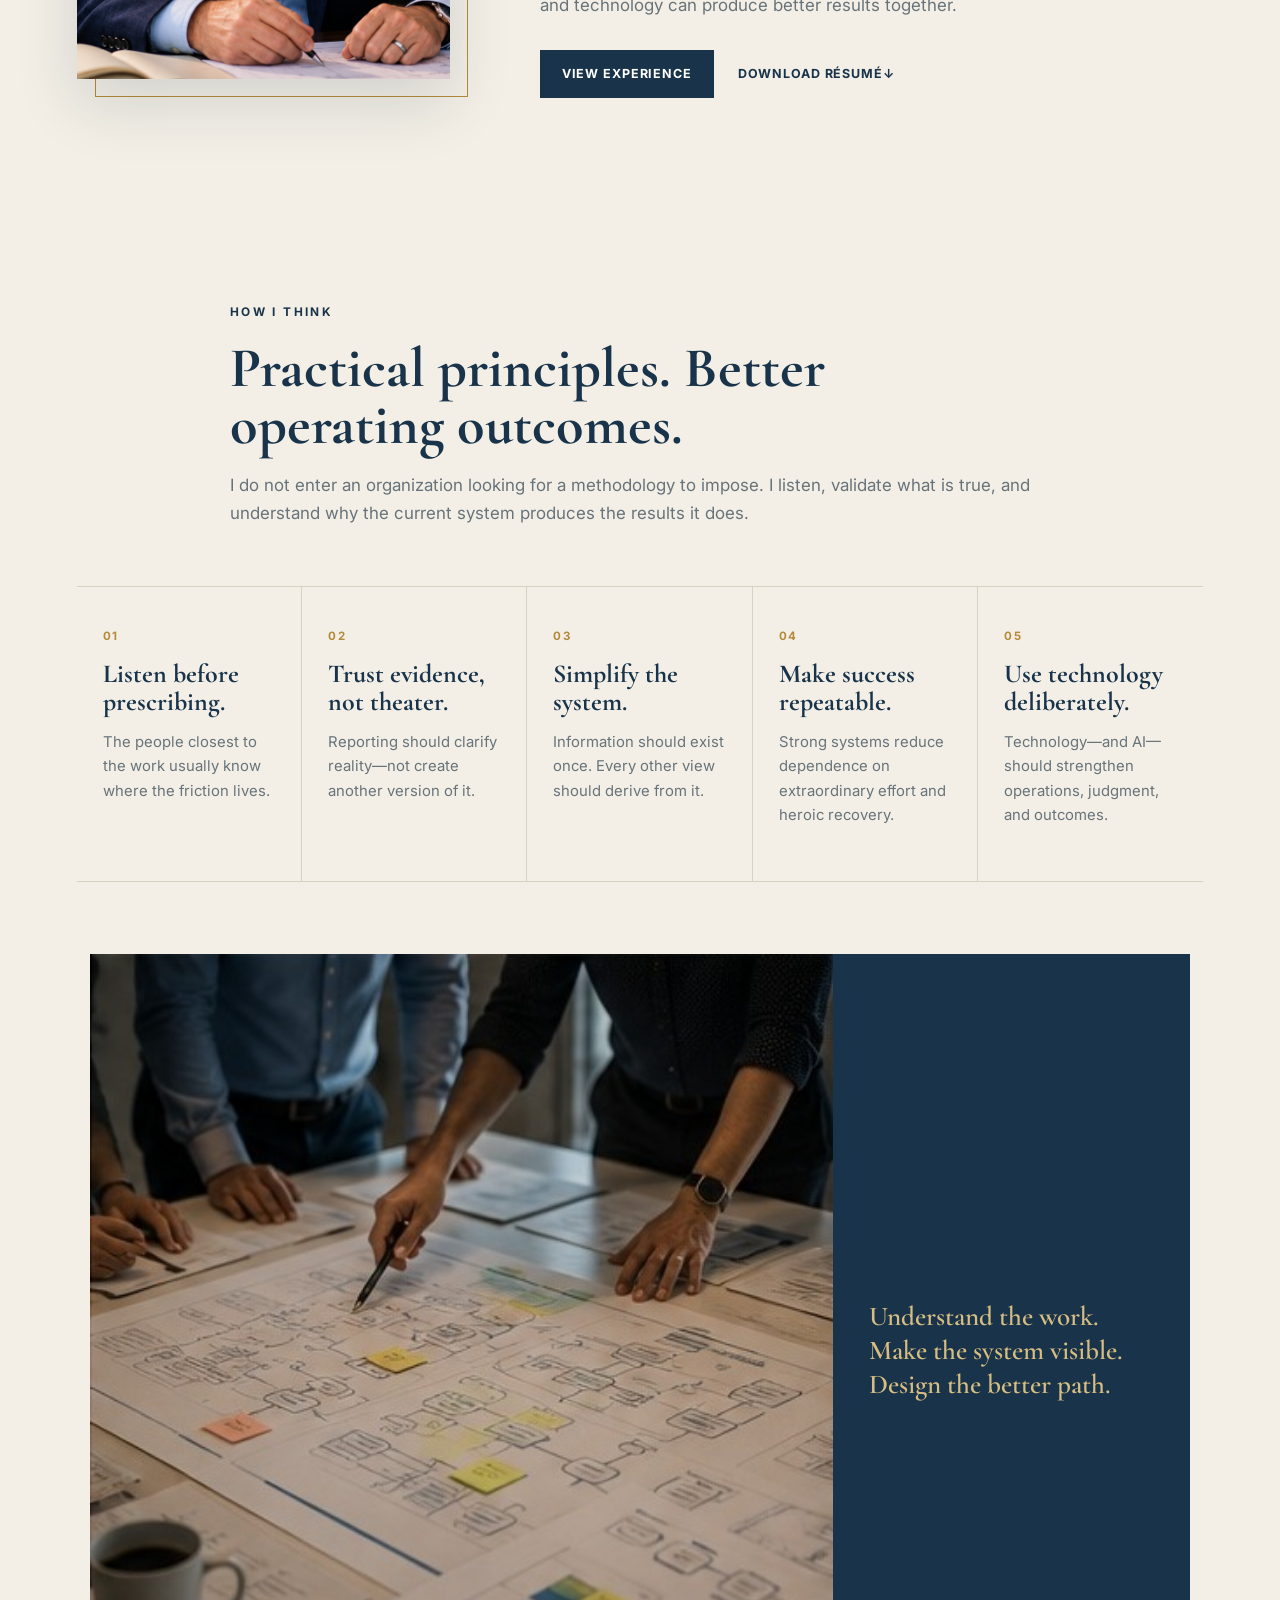
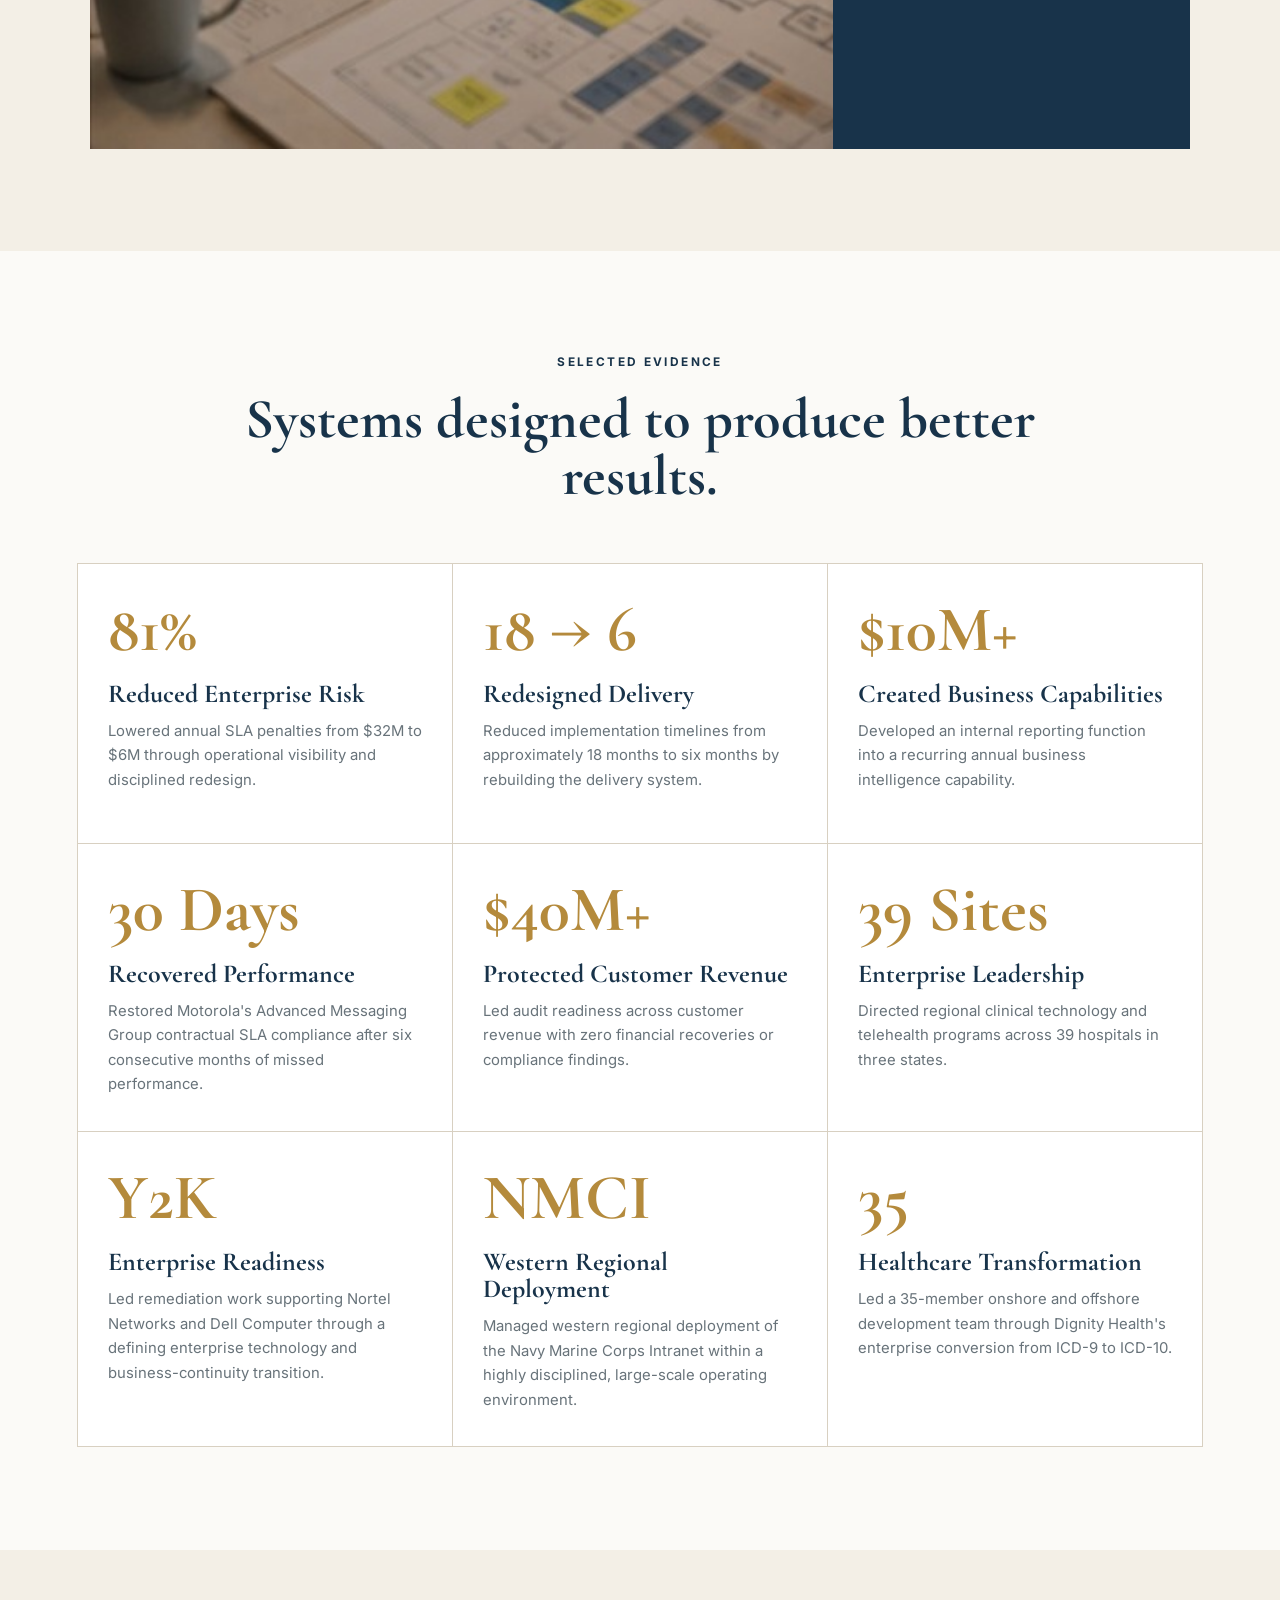
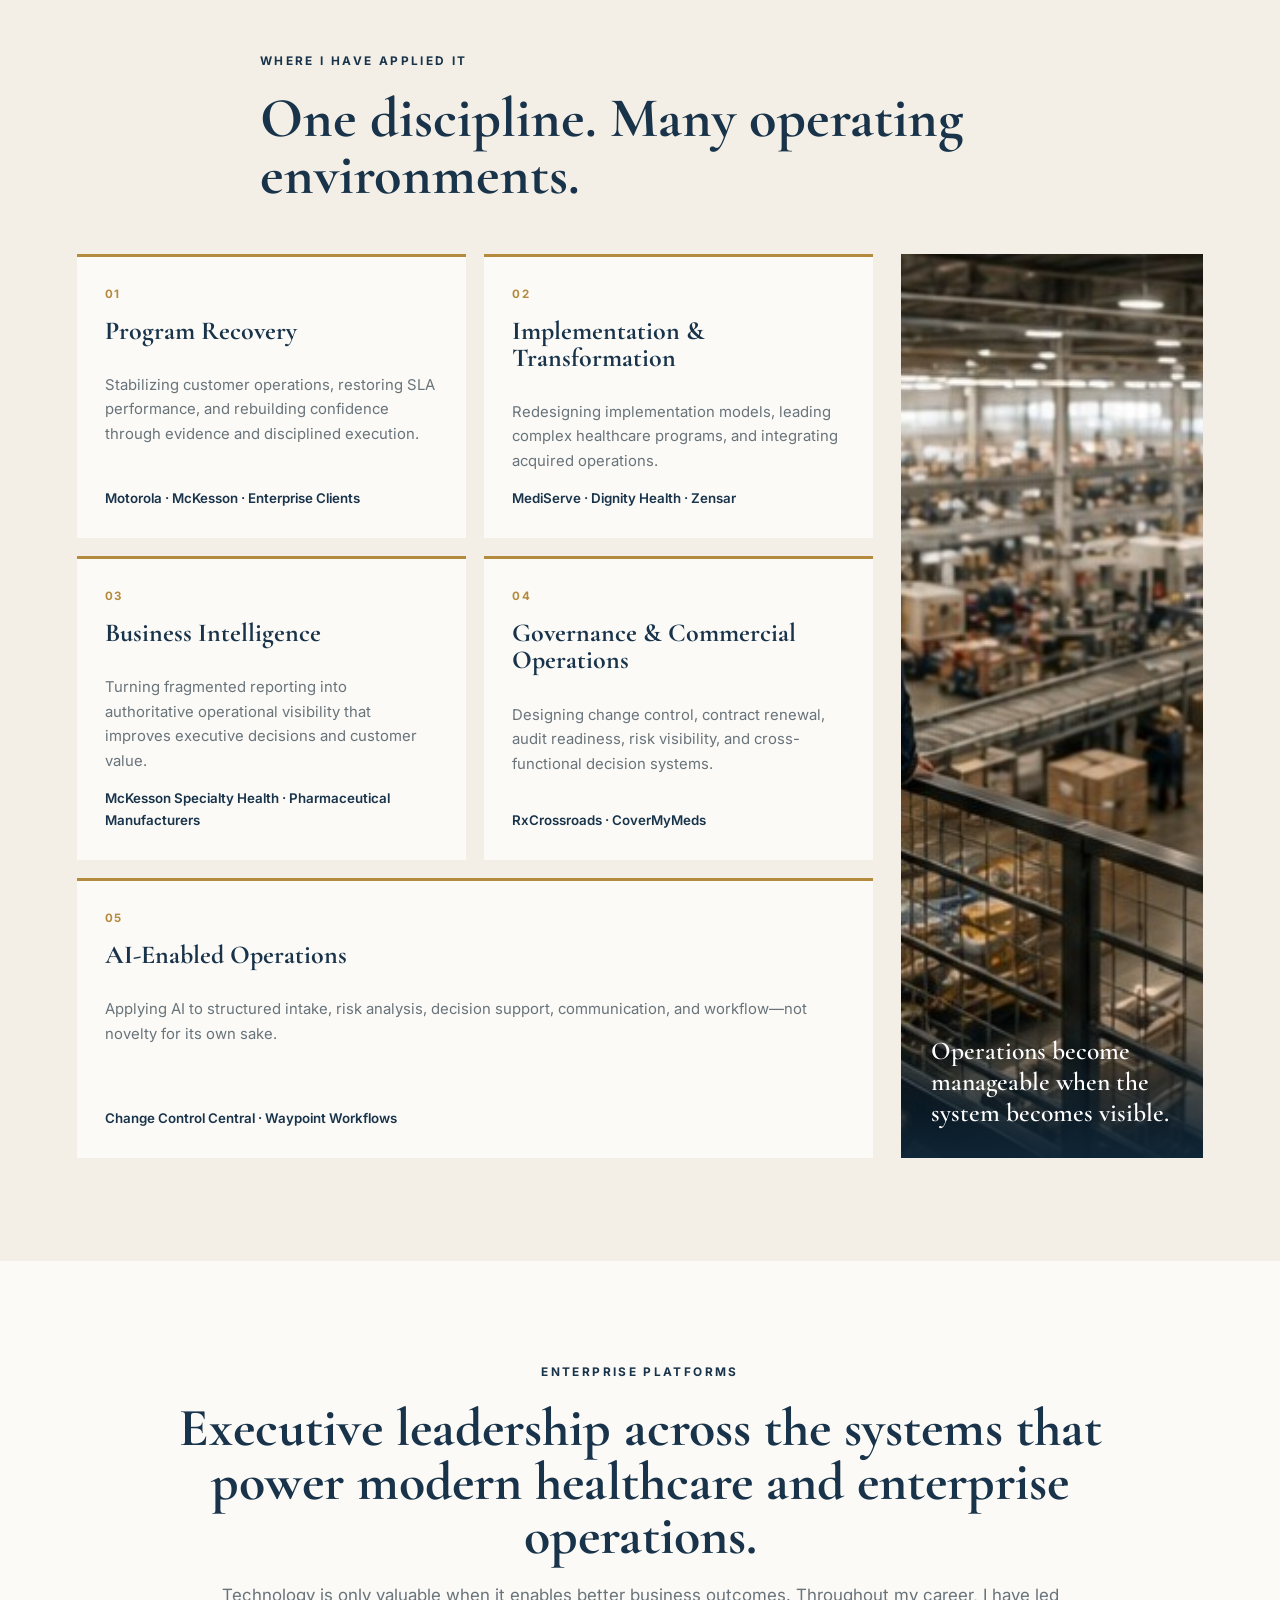
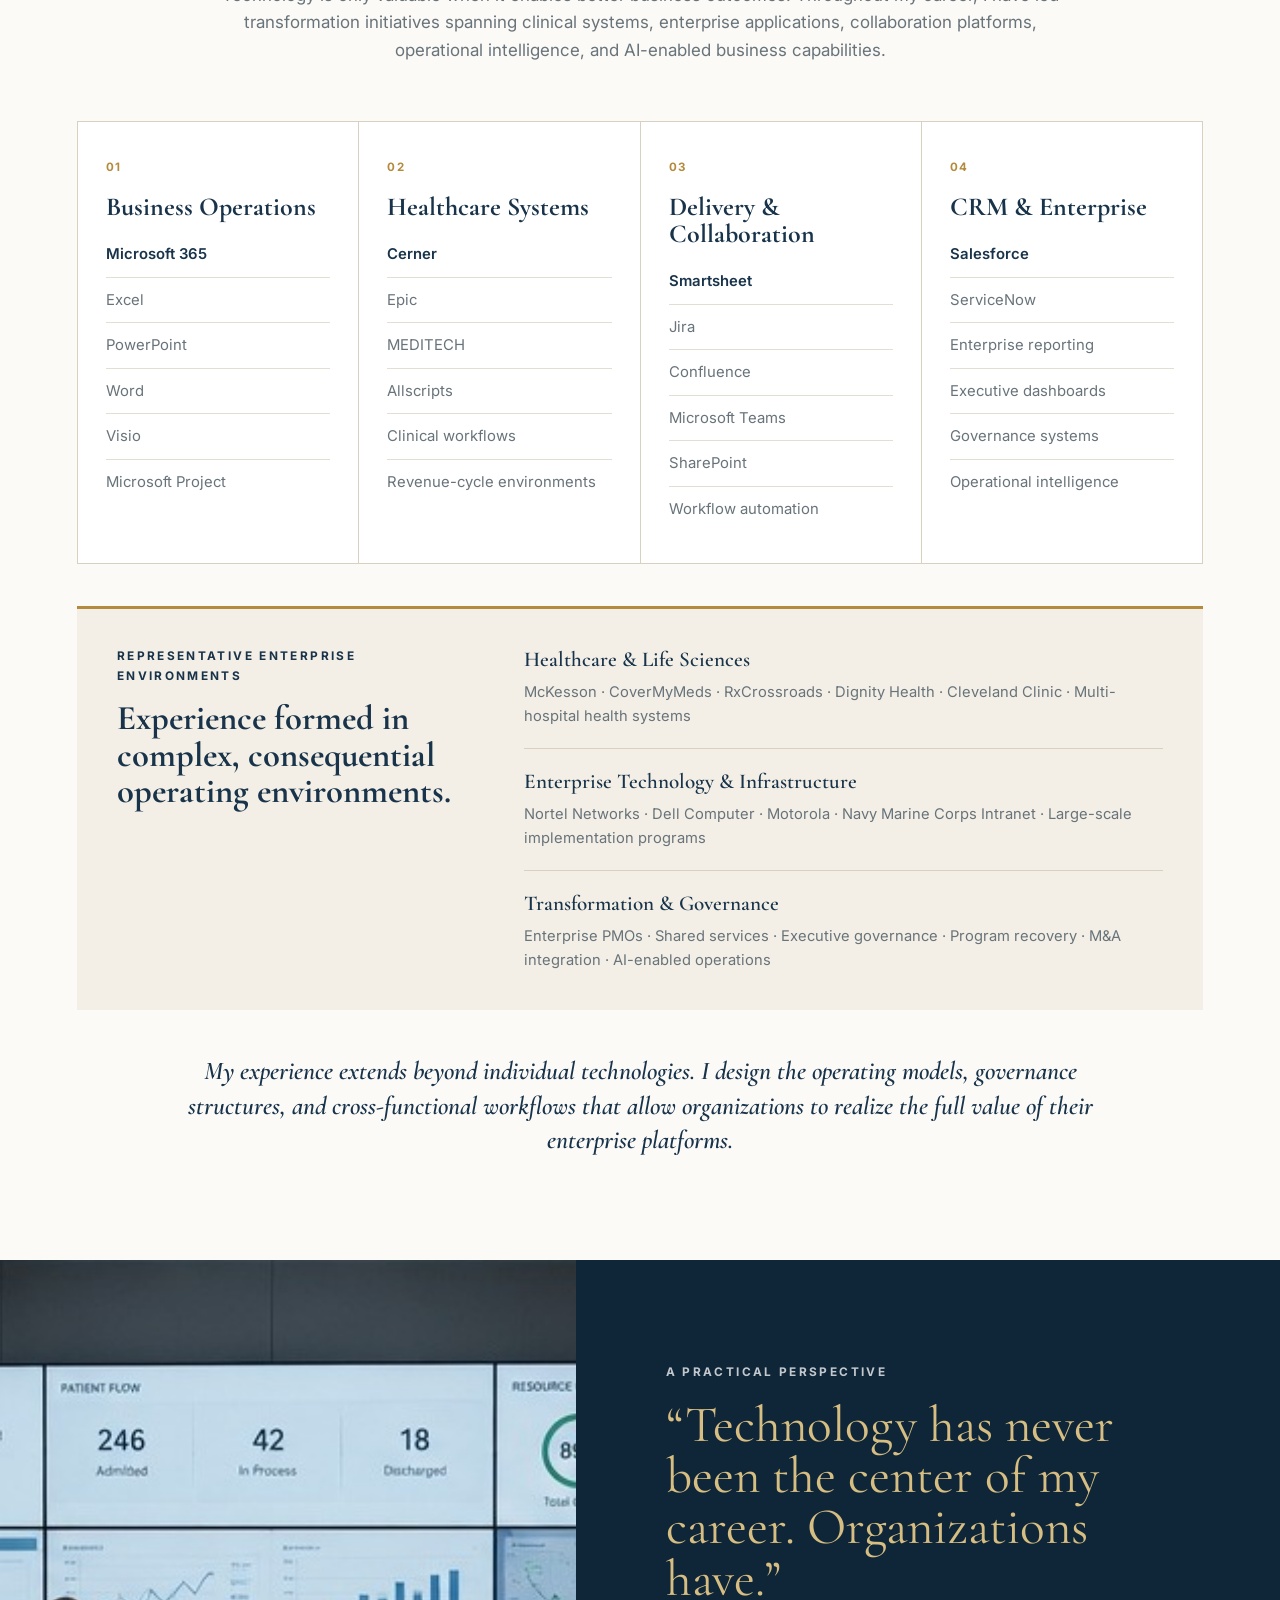
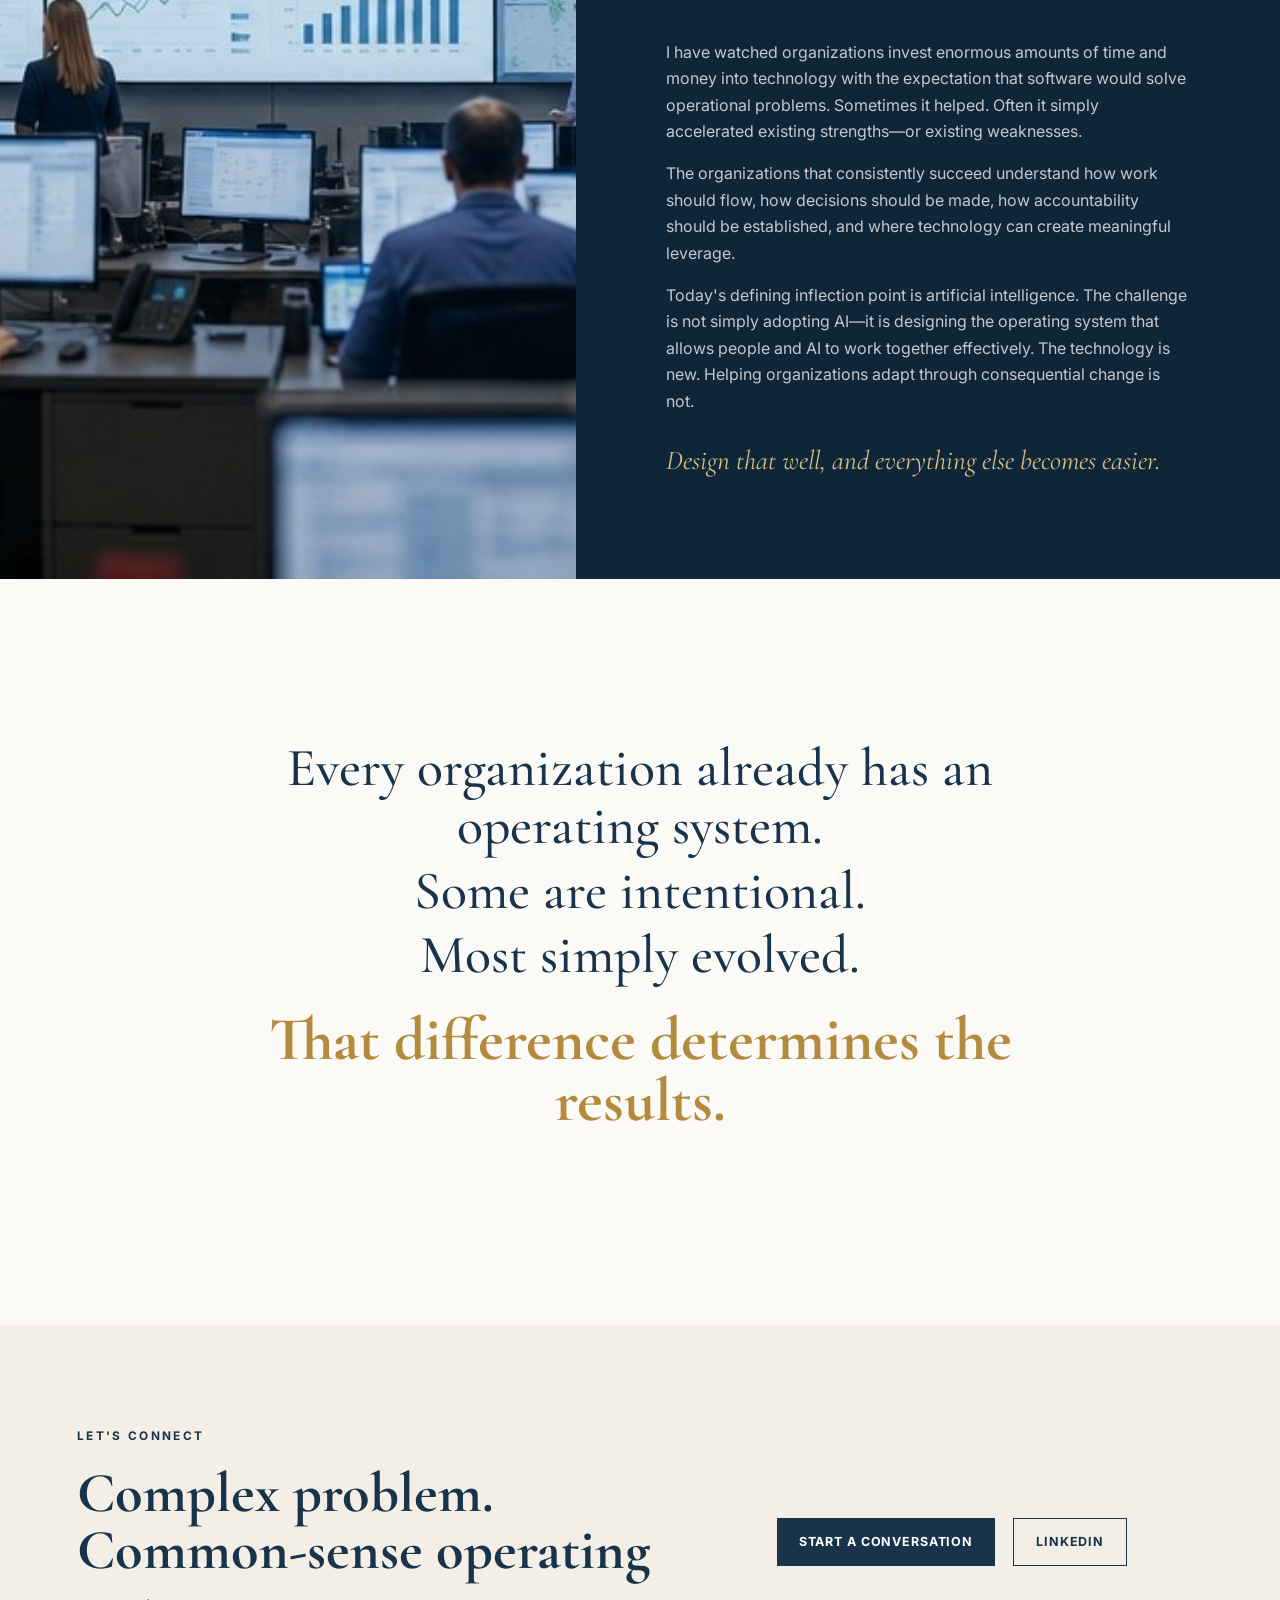
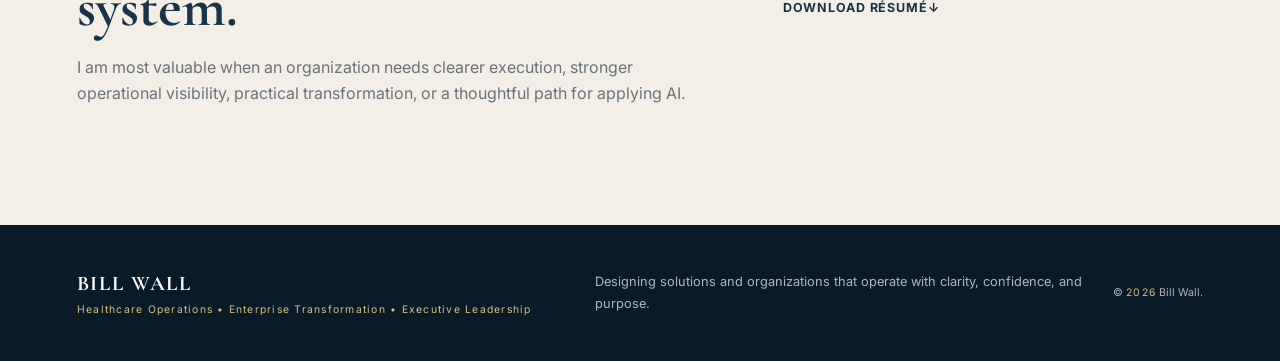
==== commit 8fead2ce: "Phase 2A: Align branding with executive leadership positioning" ====
--- a/index.html
+++ b/index.html
@@ -1,59 +1,131 @@
 <!doctype html>
 <html lang="en">
 <head>
-  <!-- Google tag (gtag.js) -->
-<script async src="https://www.googletagmanager.com/gtag/js?id=G-LFCG09Z22B"></script>
-<script>
-  window.dataLayer = window.dataLayer || [];
-  function gtag(){dataLayer.push(arguments);}
-  gtag('js', new Date());
-
-  gtag('config', 'G-LFCG09Z22B');
-</script>
   <meta charset="utf-8" />
   <meta name="viewport" content="width=device-width, initial-scale=1" />
-  <title>Bill Wall | Senior Healthcare Operations & Enterprise Transformation Executive</title>
-<meta name="description" content="Bill Wall is a senior healthcare operations executive specializing in enterprise transformation, operational excellence, organizational design, AI-enabled operations, and strategic change leadership for complex healthcare organizations." />
-<meta name="theme-color" content="#18334a" />
-<meta property="og:title" content="Bill Wall | Senior Healthcare Operations & Enterprise Transformation Executive" />
-<meta property="og:description" content="Senior healthcare operations executive specializing in enterprise transformation, operational excellence, organizational design, AI-enabled operations, and strategic change leadership." />
-<meta property="og:type" content="website" />
-<meta property="og:image" content="assets/bill-wall-portrait.png" />
+  <meta name="theme-color" content="#18334a" />
+
+  <title>Bill Wall | Senior Healthcare Operations &amp; Enterprise Transformation Executive</title>
+  <meta name="description" content="Bill Wall is a senior healthcare operations executive specializing in enterprise transformation, operational excellence, organizational design, AI-enabled operations, and strategic change leadership for complex healthcare organizations." />
+  <meta name="author" content="Bill Wall" />
+  <meta name="robots" content="index, follow, max-image-preview:large, max-snippet:-1, max-video-preview:-1" />
+  <link rel="canonical" href="https://www.williamswall.com/" />
+
+  <meta property="og:title" content="Bill Wall | Senior Healthcare Operations &amp; Enterprise Transformation Executive" />
+  <meta property="og:description" content="Senior healthcare operations executive specializing in enterprise transformation, operational excellence, organizational design, AI-enabled operations, and strategic change leadership." />
+  <meta property="og:type" content="website" />
+  <meta property="og:url" content="https://www.williamswall.com/" />
+  <meta property="og:site_name" content="Bill Wall Executive Portfolio" />
+  <meta property="og:locale" content="en_US" />
+  <meta property="og:image" content="https://www.williamswall.com/assets/bill-wall-portrait.png" />
+  <meta property="og:image:alt" content="Bill Wall, senior healthcare operations and enterprise transformation executive" />
+
+  <meta name="twitter:card" content="summary_large_image" />
+  <meta name="twitter:title" content="Bill Wall | Senior Healthcare Operations &amp; Enterprise Transformation Executive" />
+  <meta name="twitter:description" content="Senior healthcare operations executive specializing in enterprise transformation, operational excellence, organizational design, AI-enabled operations, and strategic change leadership." />
+  <meta name="twitter:image" content="https://www.williamswall.com/assets/bill-wall-portrait.png" />
+  <meta name="twitter:image:alt" content="Bill Wall, senior healthcare operations and enterprise transformation executive" />
+
   <link rel="icon" href="assets/favicon.svg" type="image/svg+xml" />
-  <link rel="preconnect" href="https://fonts.googleapis.com">
-  <link rel="preconnect" href="https://fonts.gstatic.com" crossorigin>
-  <link href="https://fonts.googleapis.com/css2?family=Cormorant+Garamond:wght@500;600;700&family=Inter:wght@400;500;600;700&display=swap" rel="stylesheet">
+  <link rel="preconnect" href="https://fonts.googleapis.com" />
+  <link rel="preconnect" href="https://fonts.gstatic.com" crossorigin />
+  <link href="https://fonts.googleapis.com/css2?family=Cormorant+Garamond:wght@500;600;700&amp;family=Inter:wght@400;500;600;700&amp;display=swap" rel="stylesheet" />
   <link rel="stylesheet" href="styles.css" />
+
   <script type="application/ld+json">
-{
-  "@context": "https://schema.org",
-  "@type": "Person",
-  "@id": "https://www.williamswall.com/#bill-wall",
-  "name": "Bill Wall",
-  "alternateName": ["William S. Wall", "William Wall"],
-  "url": "https://www.williamswall.com/",
-  "image": "https://www.williamswall.com/assets/bill-wall-portrait.png",
-  "jobTitle": "Senior Healthcare Operations and Enterprise Transformation Executive",
-  "description": "Senior healthcare operations executive specializing in enterprise transformation, operational excellence, organizational design, AI-enabled operations, and strategic change leadership.",
-  "knowsAbout": [
-    "Healthcare Operations",
-    "Operational Excellence",
-    "Enterprise Transformation",
-    "Organizational Design",
-    "AI-enabled Operations",
-    "Business Process Transformation",
-    "Enterprise Change Leadership",
-    "Healthcare Strategy",
-    "Executive Operations Leadership"
-  ]
-}
-</script>
+  {
+    "@context": "https://schema.org",
+    "@graph": [
+      {
+        "@type": "Person",
+        "@id": "https://www.williamswall.com/#bill-wall",
+        "name": "Bill Wall",
+        "alternateName": [
+          "William S. Wall",
+          "William Wall",
+          "Bill S. Wall"
+        ],
+        "url": "https://www.williamswall.com/",
+        "image": {
+          "@id": "https://www.williamswall.com/#portrait"
+        },
+        "mainEntityOfPage": {
+          "@id": "https://www.williamswall.com/#webpage"
+        },
+        "jobTitle": "Senior Healthcare Operations and Enterprise Transformation Executive",
+        "description": "Senior healthcare operations executive specializing in enterprise transformation, operational excellence, organizational design, AI-enabled operations, and strategic change leadership.",
+        "sameAs": [
+          "https://www.linkedin.com/in/williamswallmha/"
+        ],
+        "knowsAbout": [
+          "Healthcare Operations",
+          "Operational Excellence",
+          "Enterprise Transformation",
+          "Organizational Design",
+          "AI-enabled Operations",
+          "Business Process Transformation",
+          "Enterprise Change Leadership",
+          "Healthcare Strategy",
+          "Executive Operations Leadership"
+        ]
+      },
+      {
+        "@type": "WebSite",
+        "@id": "https://www.williamswall.com/#website",
+        "url": "https://www.williamswall.com/",
+        "name": "Bill Wall Executive Portfolio",
+        "description": "Executive portfolio of Bill Wall, a senior healthcare operations and enterprise transformation leader.",
+        "inLanguage": "en-US",
+        "publisher": {
+          "@id": "https://www.williamswall.com/#bill-wall"
+        }
+      },
+      {
+        "@type": "WebPage",
+        "@id": "https://www.williamswall.com/#webpage",
+        "url": "https://www.williamswall.com/",
+        "name": "Bill Wall | Senior Healthcare Operations and Enterprise Transformation Executive",
+        "description": "Executive portfolio highlighting Bill Wall's leadership in healthcare operations, enterprise transformation, operational excellence, organizational design, and AI-enabled operations.",
+        "isPartOf": {
+          "@id": "https://www.williamswall.com/#website"
+        },
+        "about": {
+          "@id": "https://www.williamswall.com/#bill-wall"
+        },
+        "mainEntity": {
+          "@id": "https://www.williamswall.com/#bill-wall"
+        },
+        "primaryImageOfPage": {
+          "@id": "https://www.williamswall.com/#portrait"
+        },
+        "inLanguage": "en-US"
+      },
+      {
+        "@type": "ImageObject",
+        "@id": "https://www.williamswall.com/#portrait",
+        "url": "https://www.williamswall.com/assets/bill-wall-portrait.png",
+        "contentUrl": "https://www.williamswall.com/assets/bill-wall-portrait.png",
+        "caption": "Bill Wall, senior healthcare operations and enterprise transformation executive",
+        "representativeOfPage": true
+      }
+    ]
+  }
+  </script>
+
+  <!-- Google tag (gtag.js) -->
+  <script async src="https://www.googletagmanager.com/gtag/js?id=G-LFCG09Z22B"></script>
+  <script>
+    window.dataLayer = window.dataLayer || [];
+    function gtag(){dataLayer.push(arguments);}
+    gtag('js', new Date());
+    gtag('config', 'G-LFCG09Z22B');
+  </script>
 </head>
 <body>
   <header class="site-header">
     <a class="brand" href="#top" aria-label="Bill Wall home">
       <span class="brand-name">BILL WALL</span>
-      <span class="brand-title">OPERATIONAL SYSTEMS &amp; ORGANIZATIONAL DESIGN</span>
+      <span class="brand-title">HEALTHCARE OPERATIONS • ENTERPRISE TRANSFORMATION • EXECUTIVE LEADERSHIP</span>
     </a>
     
     <button class="menu-button" aria-expanded="false" aria-controls="site-nav">Menu</button>
@@ -130,7 +202,7 @@
         <article class="metric reveal"><strong>$10M+</strong><h3>Created Business Capabilities</h3><span>Developed an internal reporting function into a recurring annual business intelligence capability.</span></article>
         <article class="metric reveal"><strong>30 Days</strong><h3>Recovered Performance</h3><span>Restored Motorola's Advanced Messaging Group contractual SLA compliance after six consecutive months of missed performance.</span></article>
         <article class="metric reveal"><strong>$40M+</strong><h3>Protected Customer Revenue</h3><span>Led audit readiness across customer revenue with zero financial recoveries or compliance findings.</span></article>
-        <article class="metric reveal"><strong>39</strong><h3>Enterprise Leadership</h3><span>Directed regional clinical technology and telehealth programs across 39 hospitals in three states.</span></article>
+        <article class="metric reveal"><strong>39 Sites</strong><h3>Enterprise Leadership</h3><span>Directed regional clinical technology and telehealth programs across 39 hospitals in three states.</span></article>
         <article class="metric reveal"><strong>Y2K</strong><h3>Enterprise Readiness</h3><span>Led remediation work supporting Nortel Networks and Dell Computer through a defining enterprise technology and business-continuity transition.</span></article>
         <article class="metric reveal"><strong>NMCI</strong><h3>Western Regional Deployment</h3><span>Managed western regional deployment of the Navy Marine Corps Intranet within a highly disciplined, large-scale operating environment.</span></article>
         <article class="metric reveal"><strong>35</strong><h3>Healthcare Transformation</h3><span>Led a 35-member onshore and offshore development team through Dignity Health's enterprise conversion from ICD-9 to ICD-10.</span></article>
@@ -264,10 +336,10 @@
   </main>
 
   <footer>
-    <div><strong>BILL WALL</strong><span>Operational Systems &amp; Organizational Design</span></div>
+    <div><strong>BILL WALL</strong><span>Healthcare Operations • Enterprise Transformation • Executive Leadership</span></div>
     <p>Designing solutions and organizations that operate with clarity, confidence, and purpose.</p>
     <small>© <span id="year"></span> Bill Wall.</small>
   </footer>
   <script src="script.js"></script>
 </body>
-</html>
+</html>
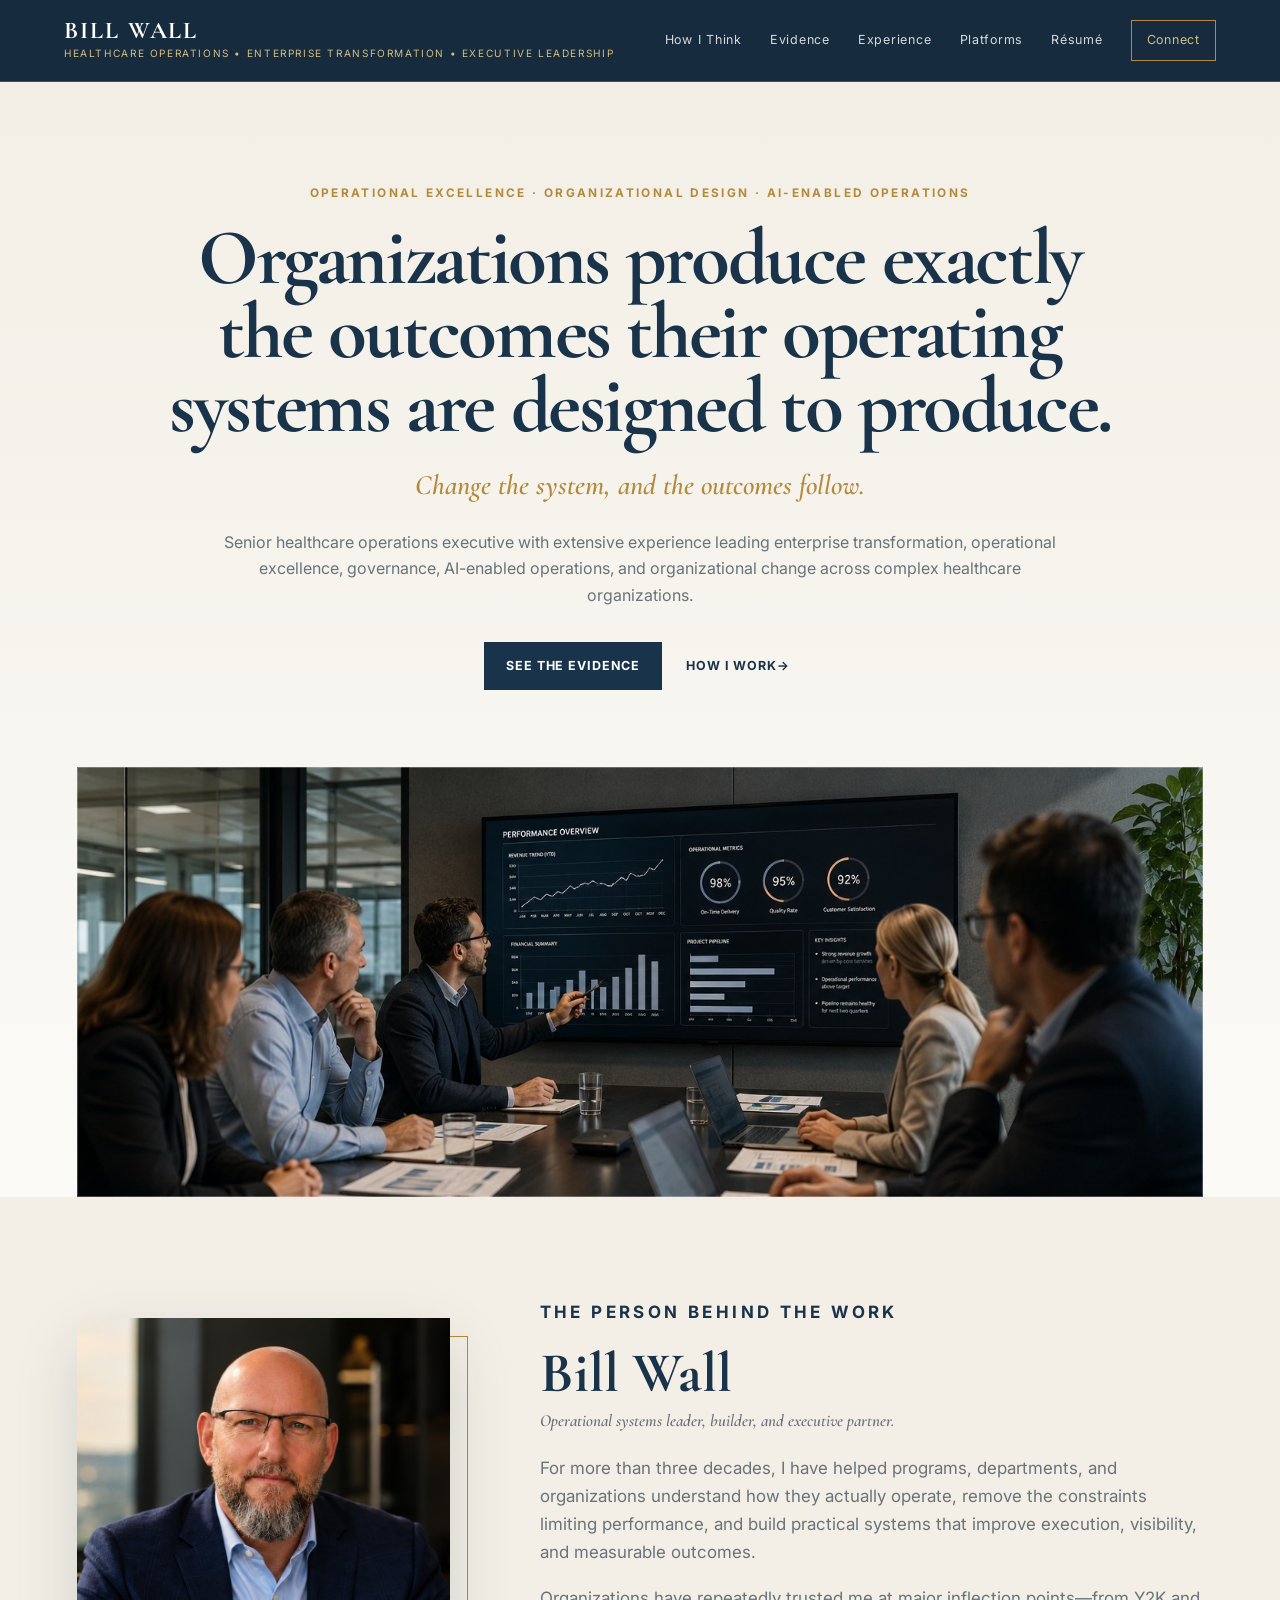
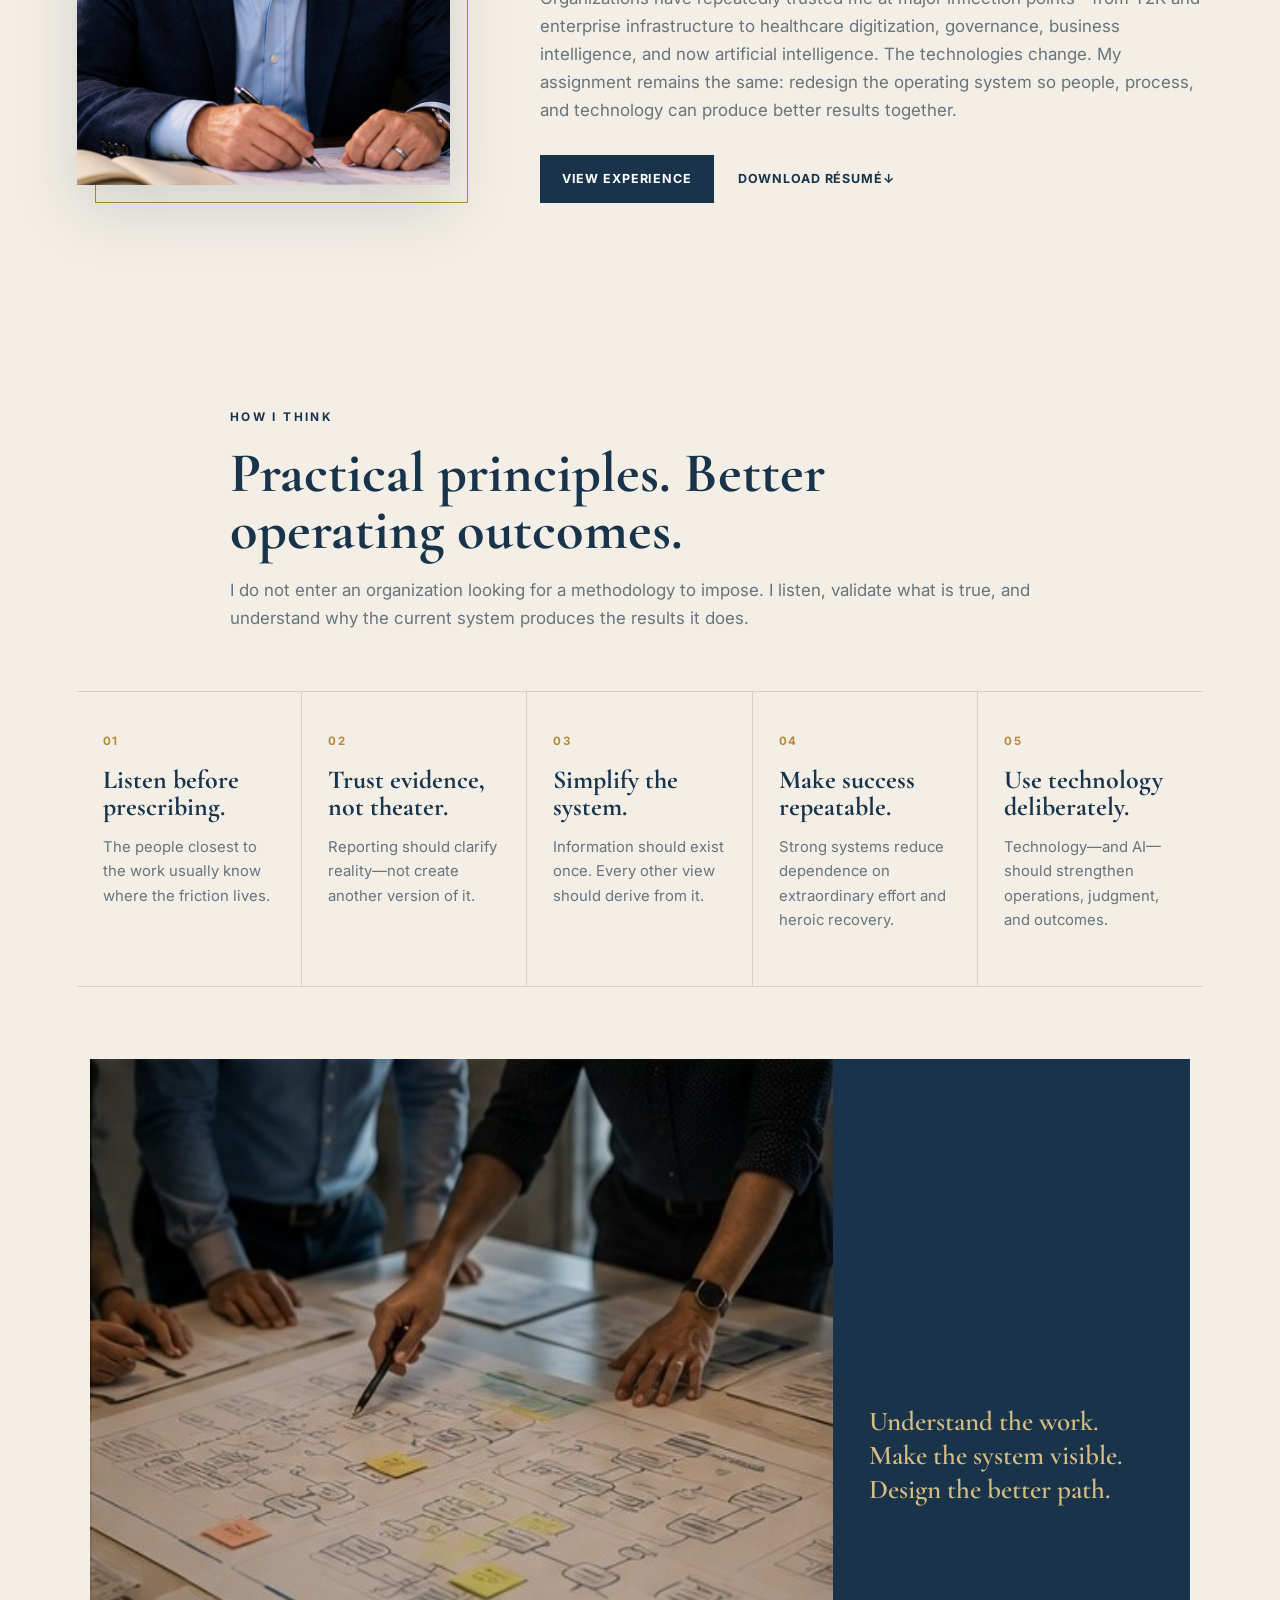
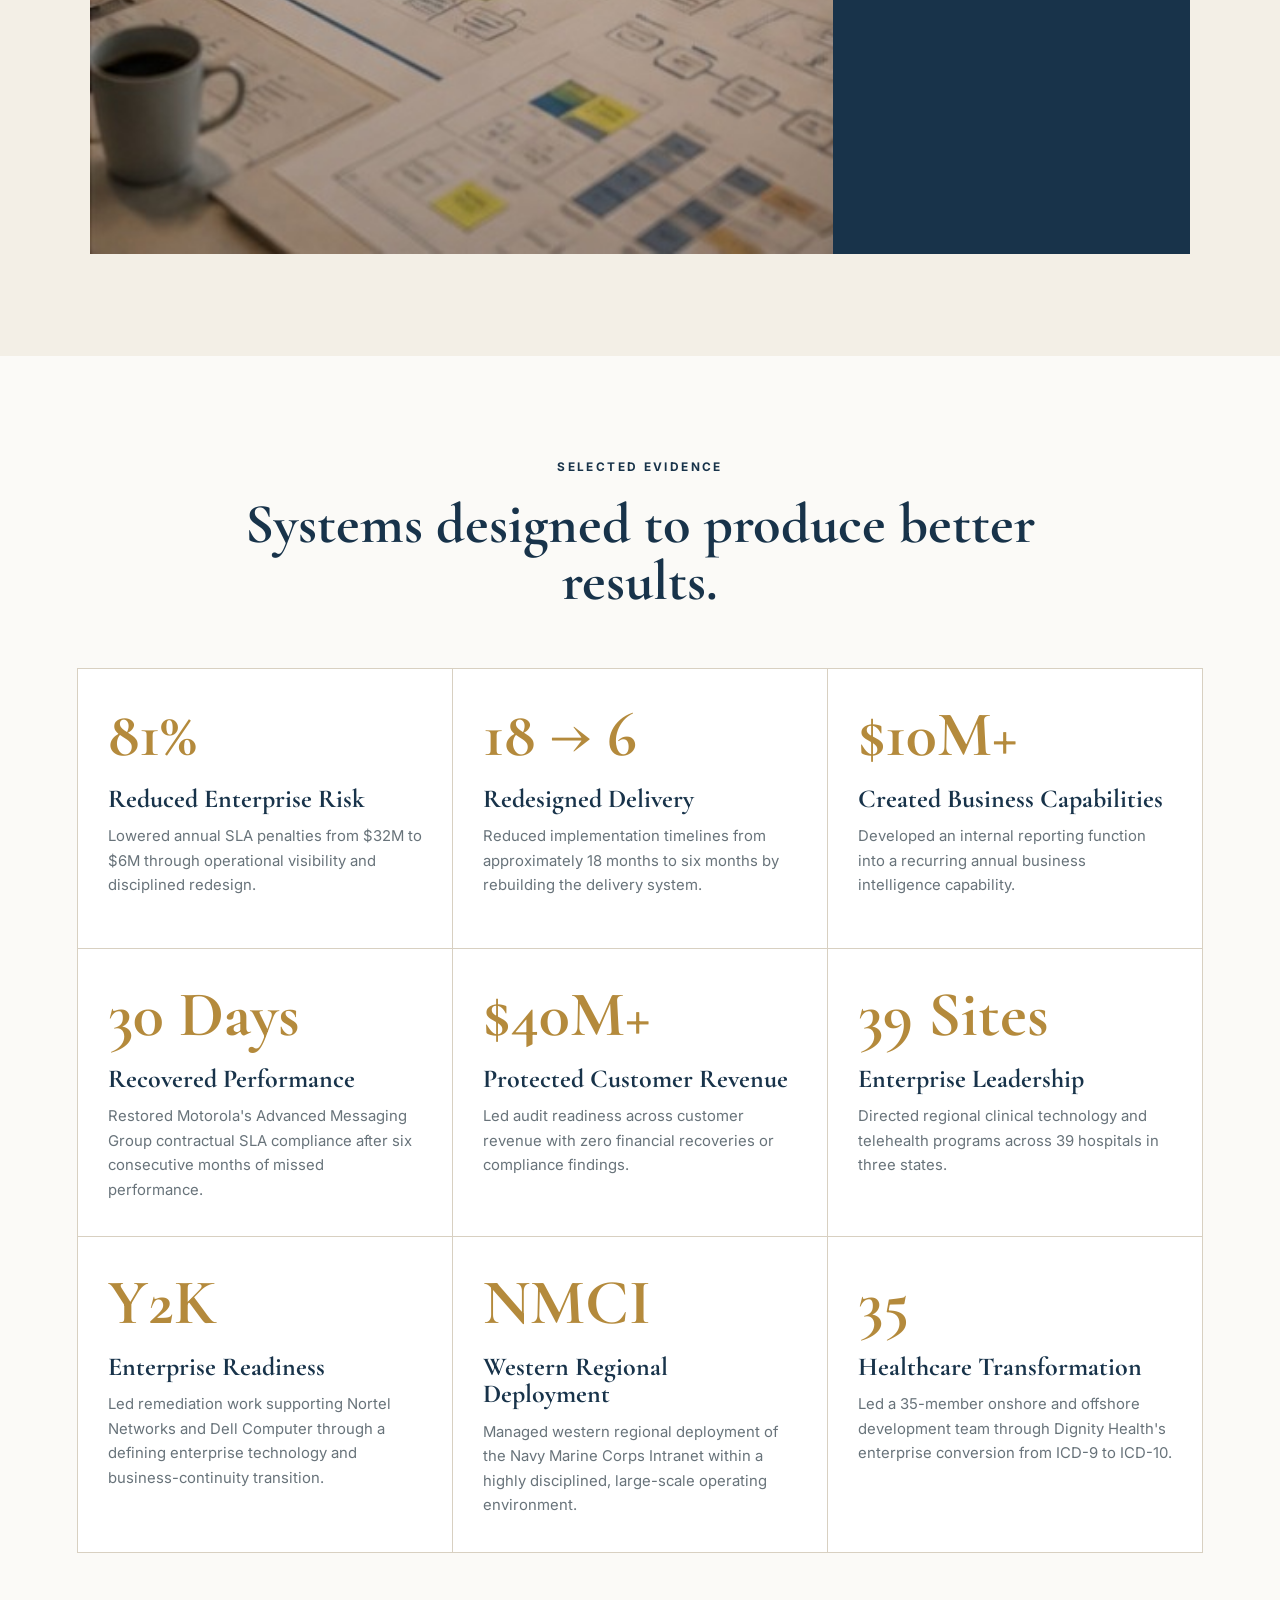
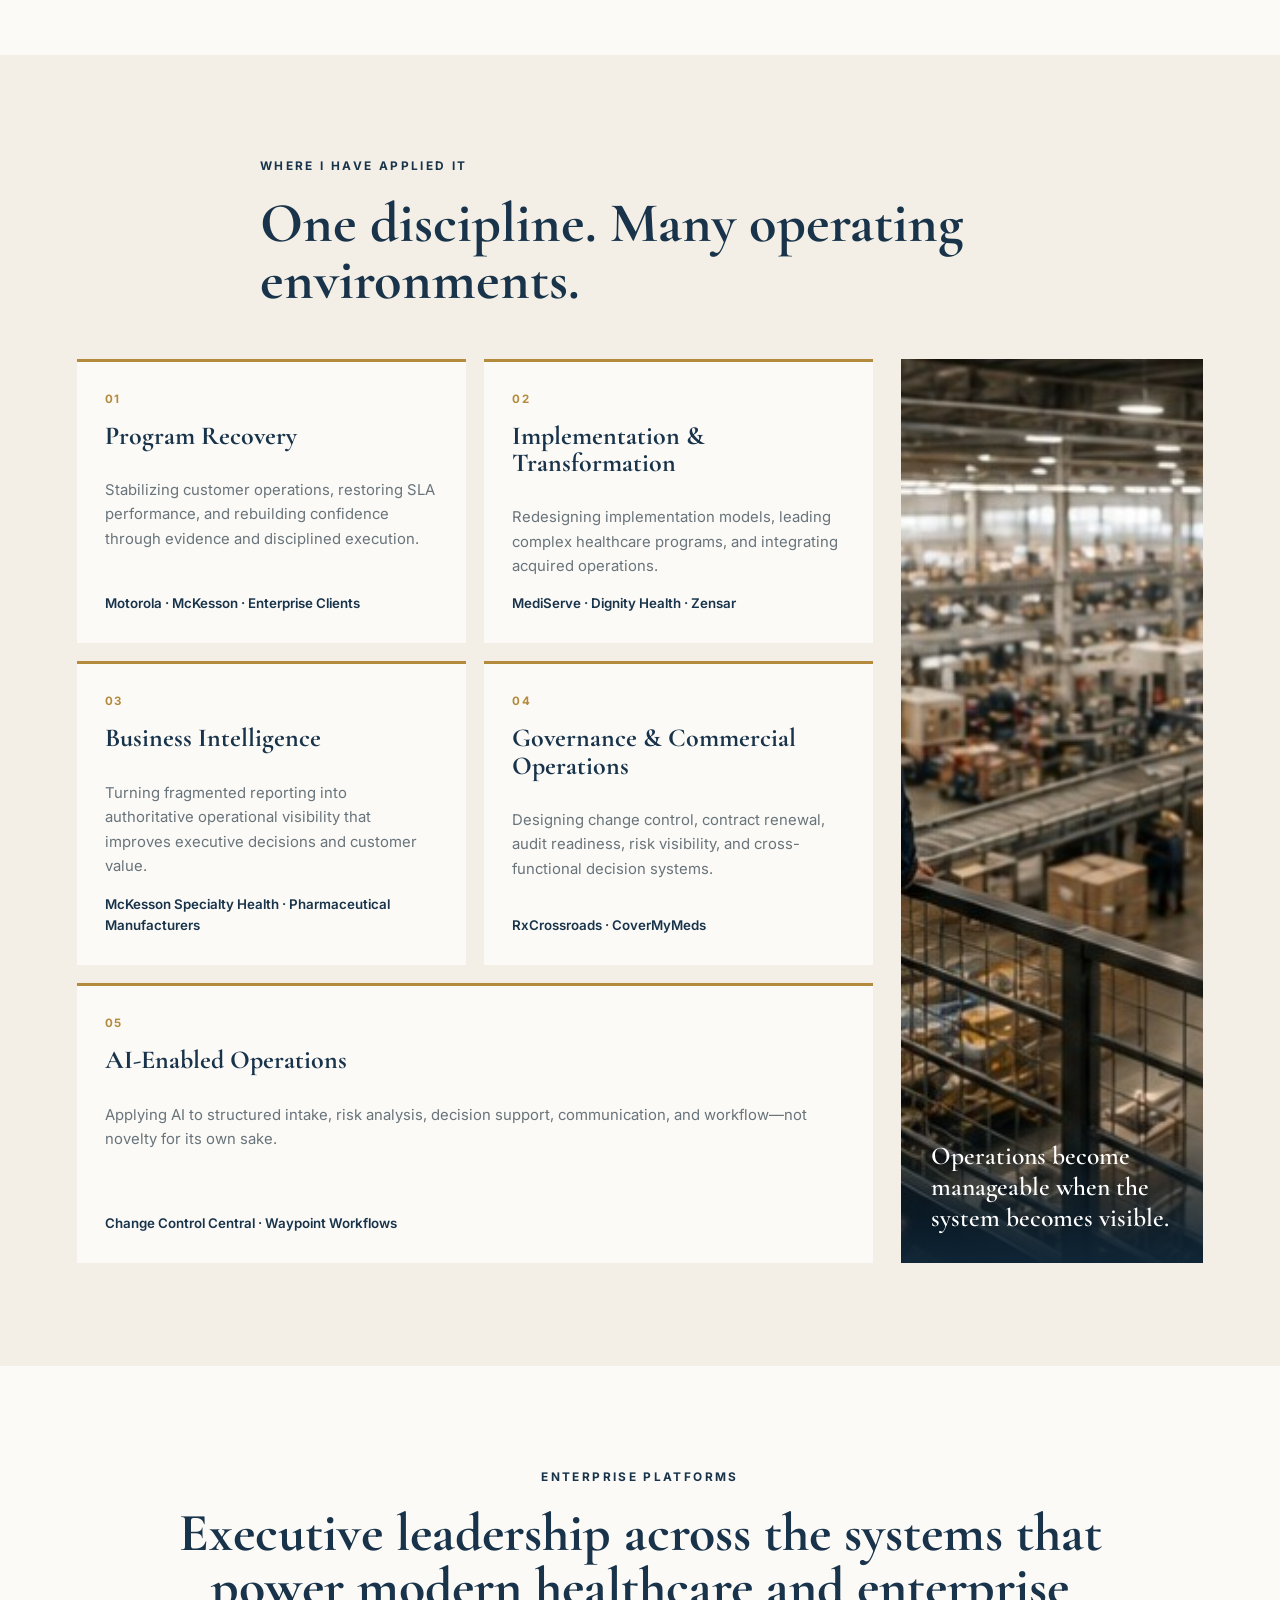
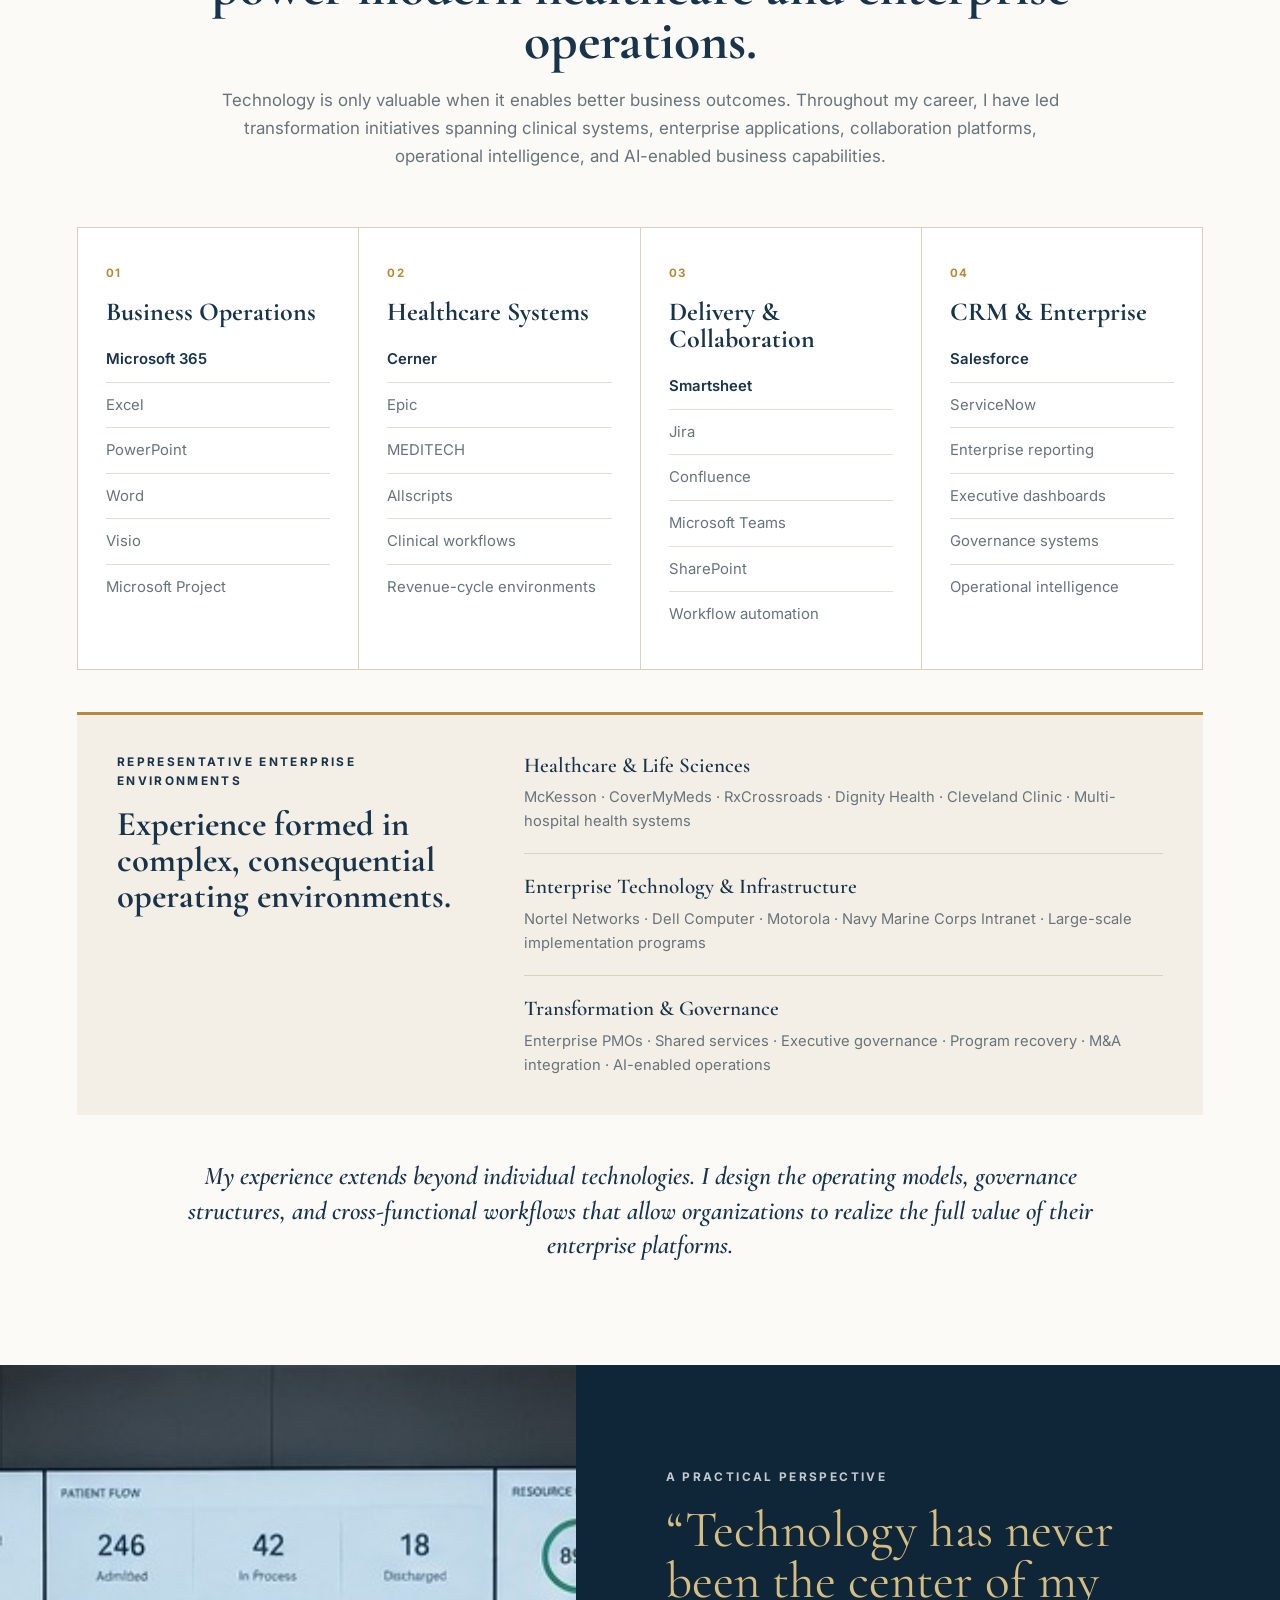
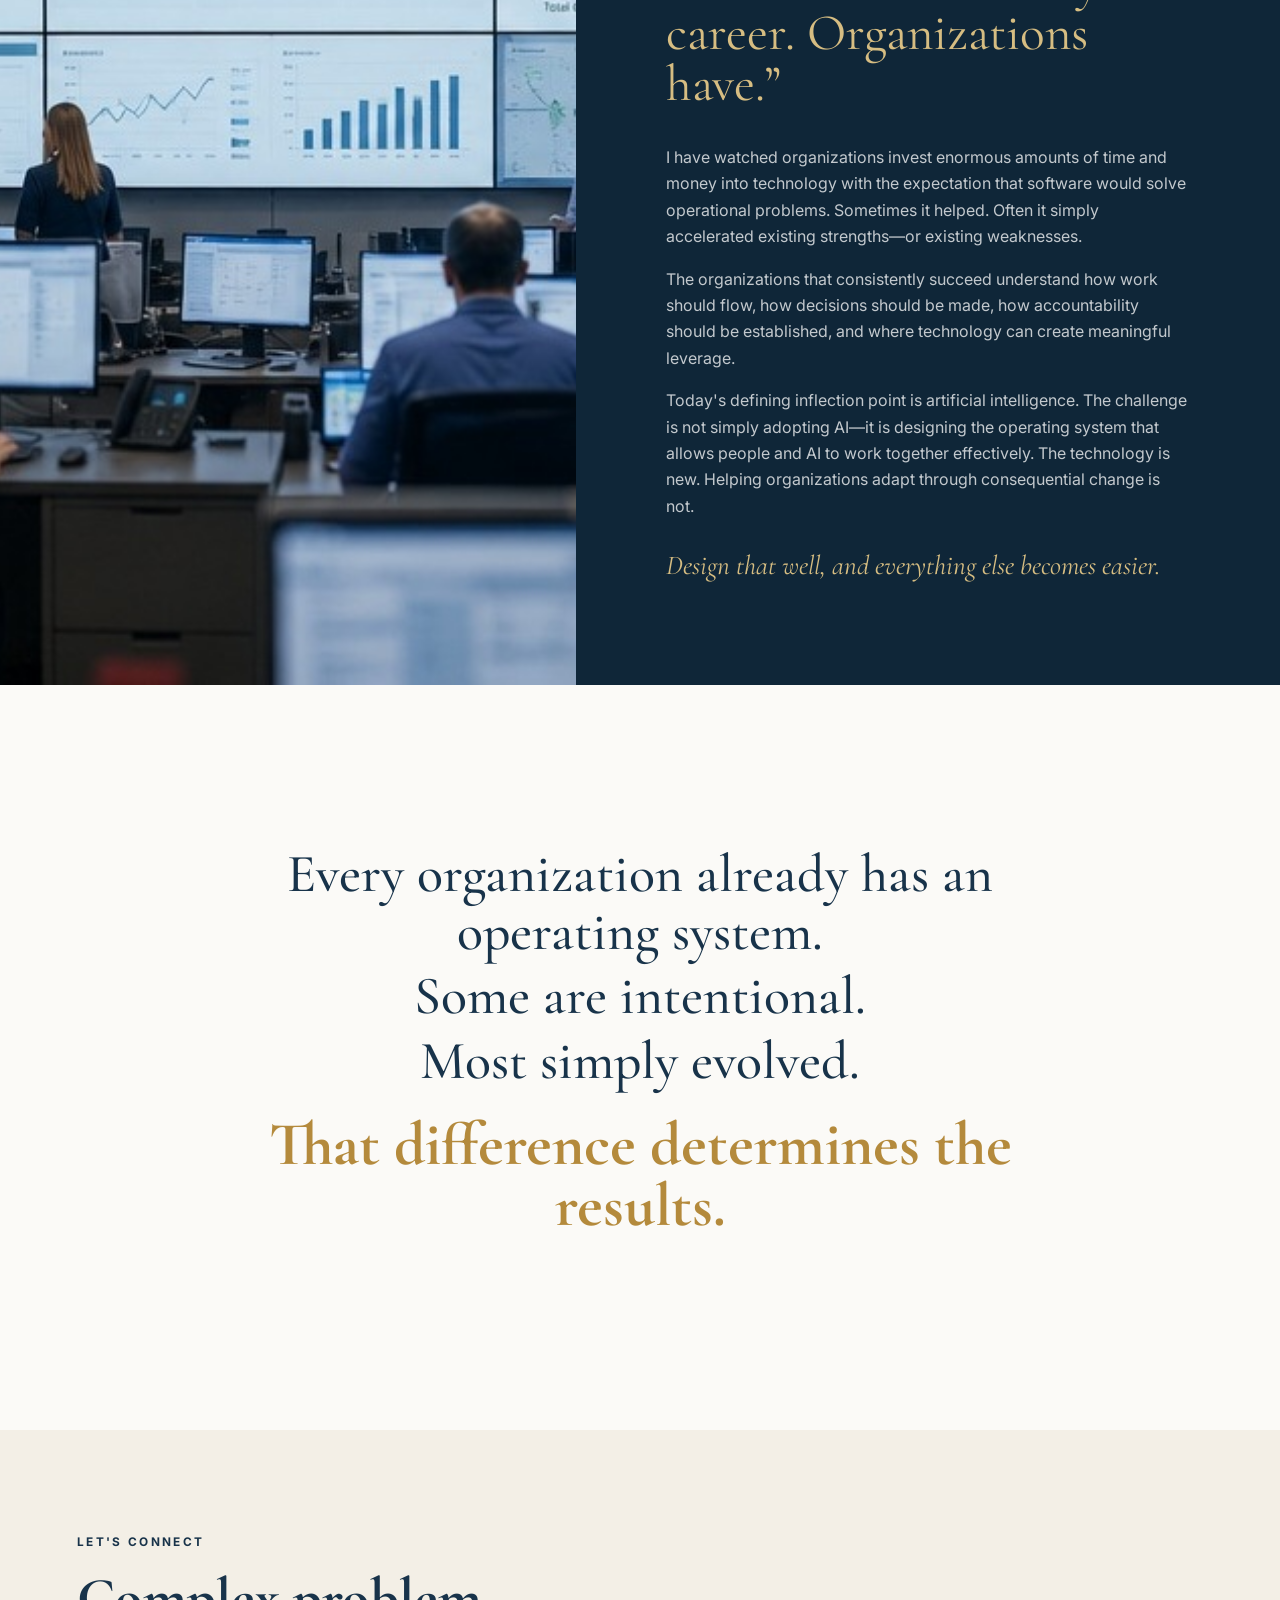
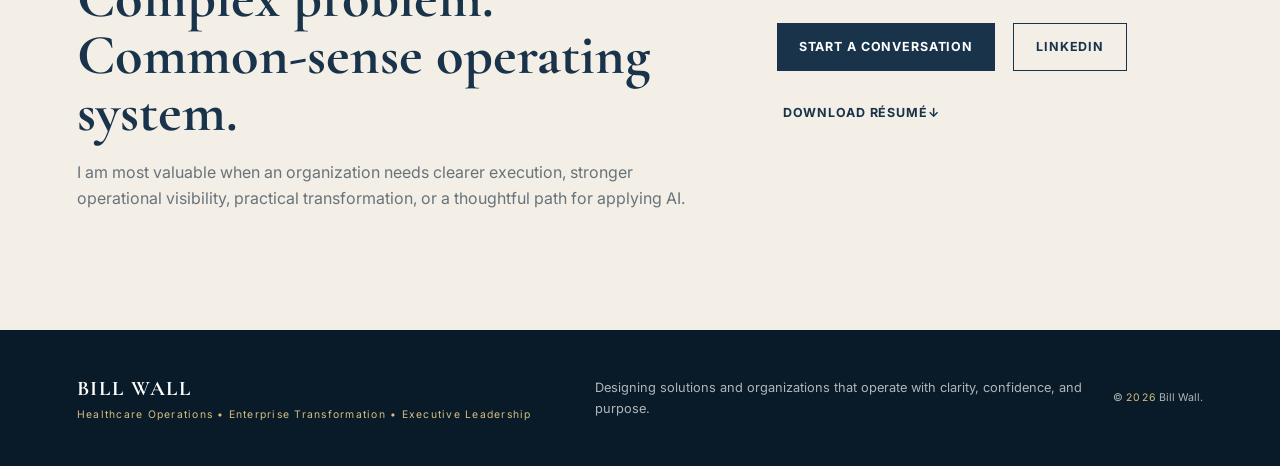
==== commit 1883ce16: "new hero details" ====
--- a/index.html
+++ b/index.html
@@ -142,9 +142,10 @@
   <main id="top">
     <section class="hero">
       <div class="hero-copy reveal">
-        <p class="eyebrow">OPERATIONS · TRANSFORMATION · AI</p>
+        <p class="eyebrow">OPERATIONAL EXCELLENCE · ORGANIZATIONAL DESIGN · AI-ENABLED OPERATIONS</p>
         <h1>Organizations produce exactly the outcomes their operating systems are designed to produce.</h1>
         <p class="hero-line">Change the system, and the outcomes follow.</p>
+        <p class="hero-summary">Senior healthcare operations executive with extensive experience leading enterprise transformation, operational excellence, governance, AI-enabled operations, and organizational change across complex healthcare organizations.
         <div class="hero-actions">
           <a class="button primary" href="#evidence">See the evidence</a>
           <a class="button text" href="#thinking">How I work <span aria-hidden="true">→</span></a>
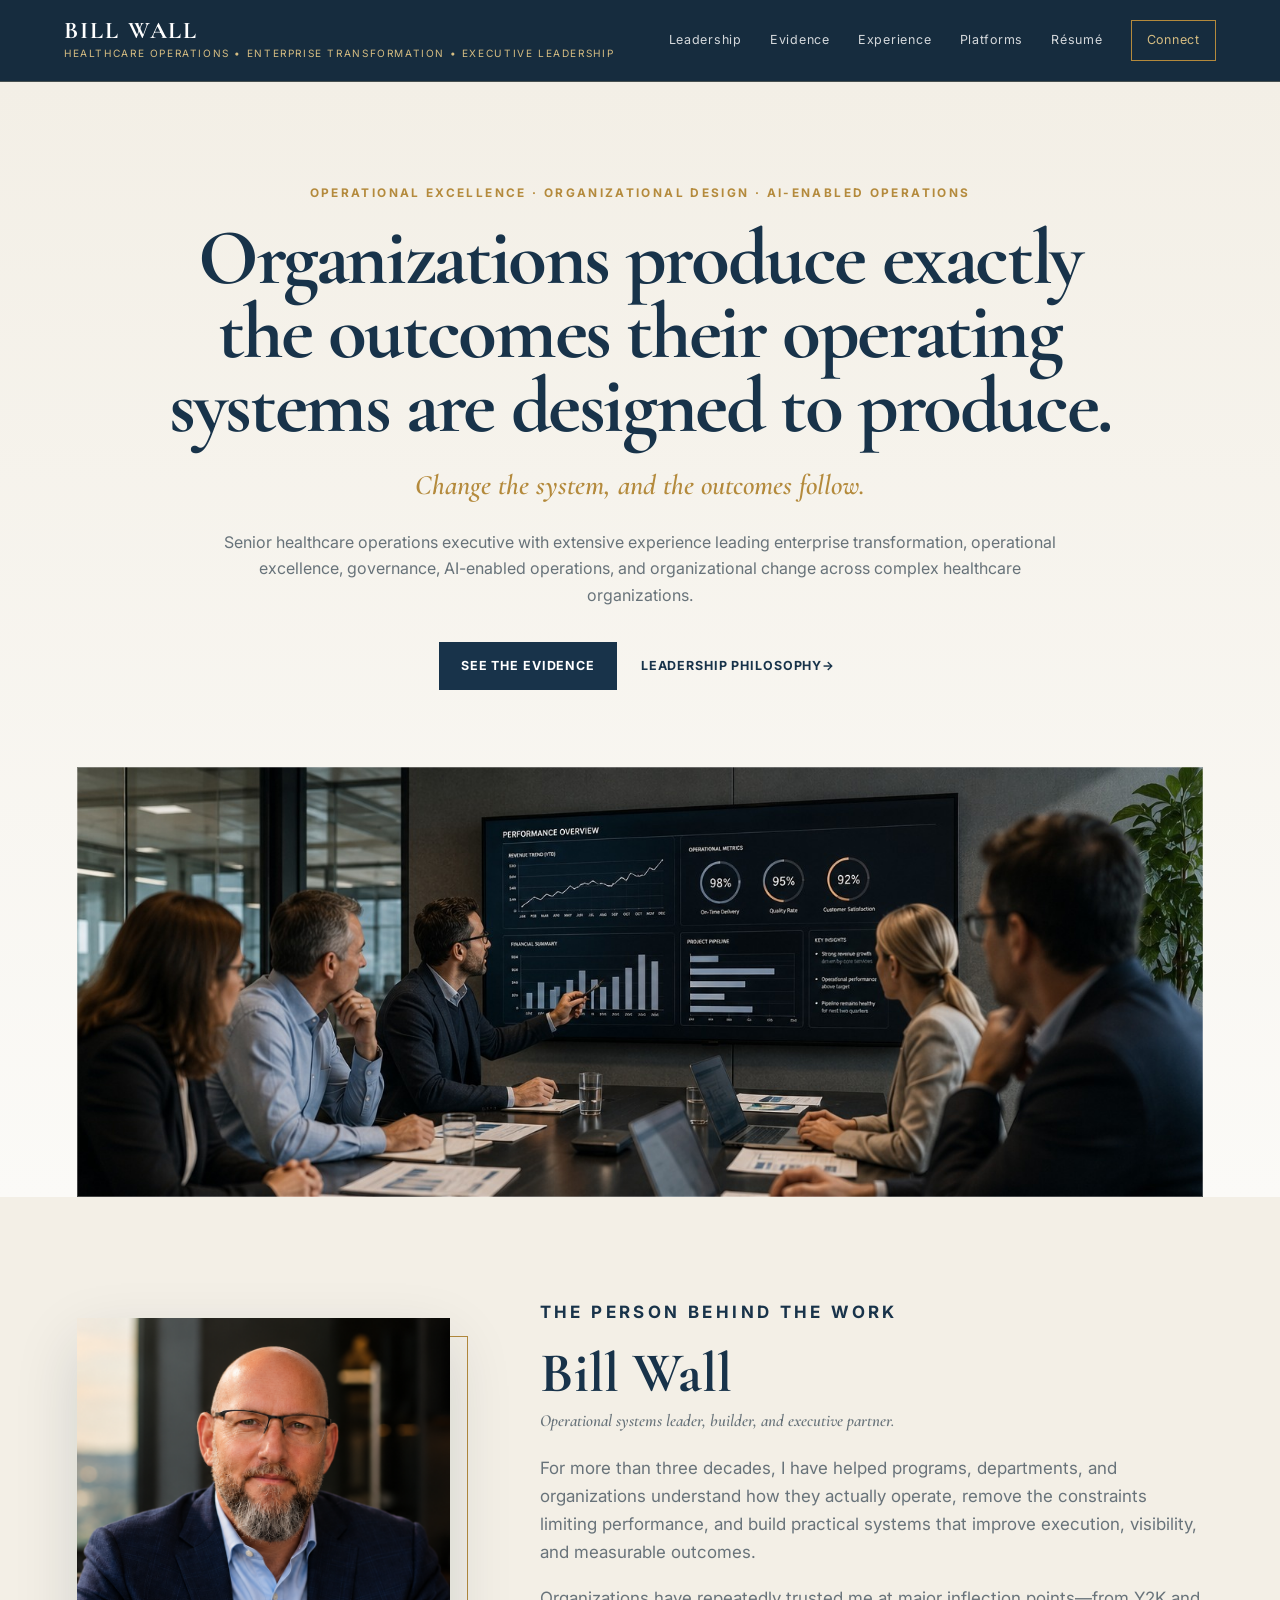
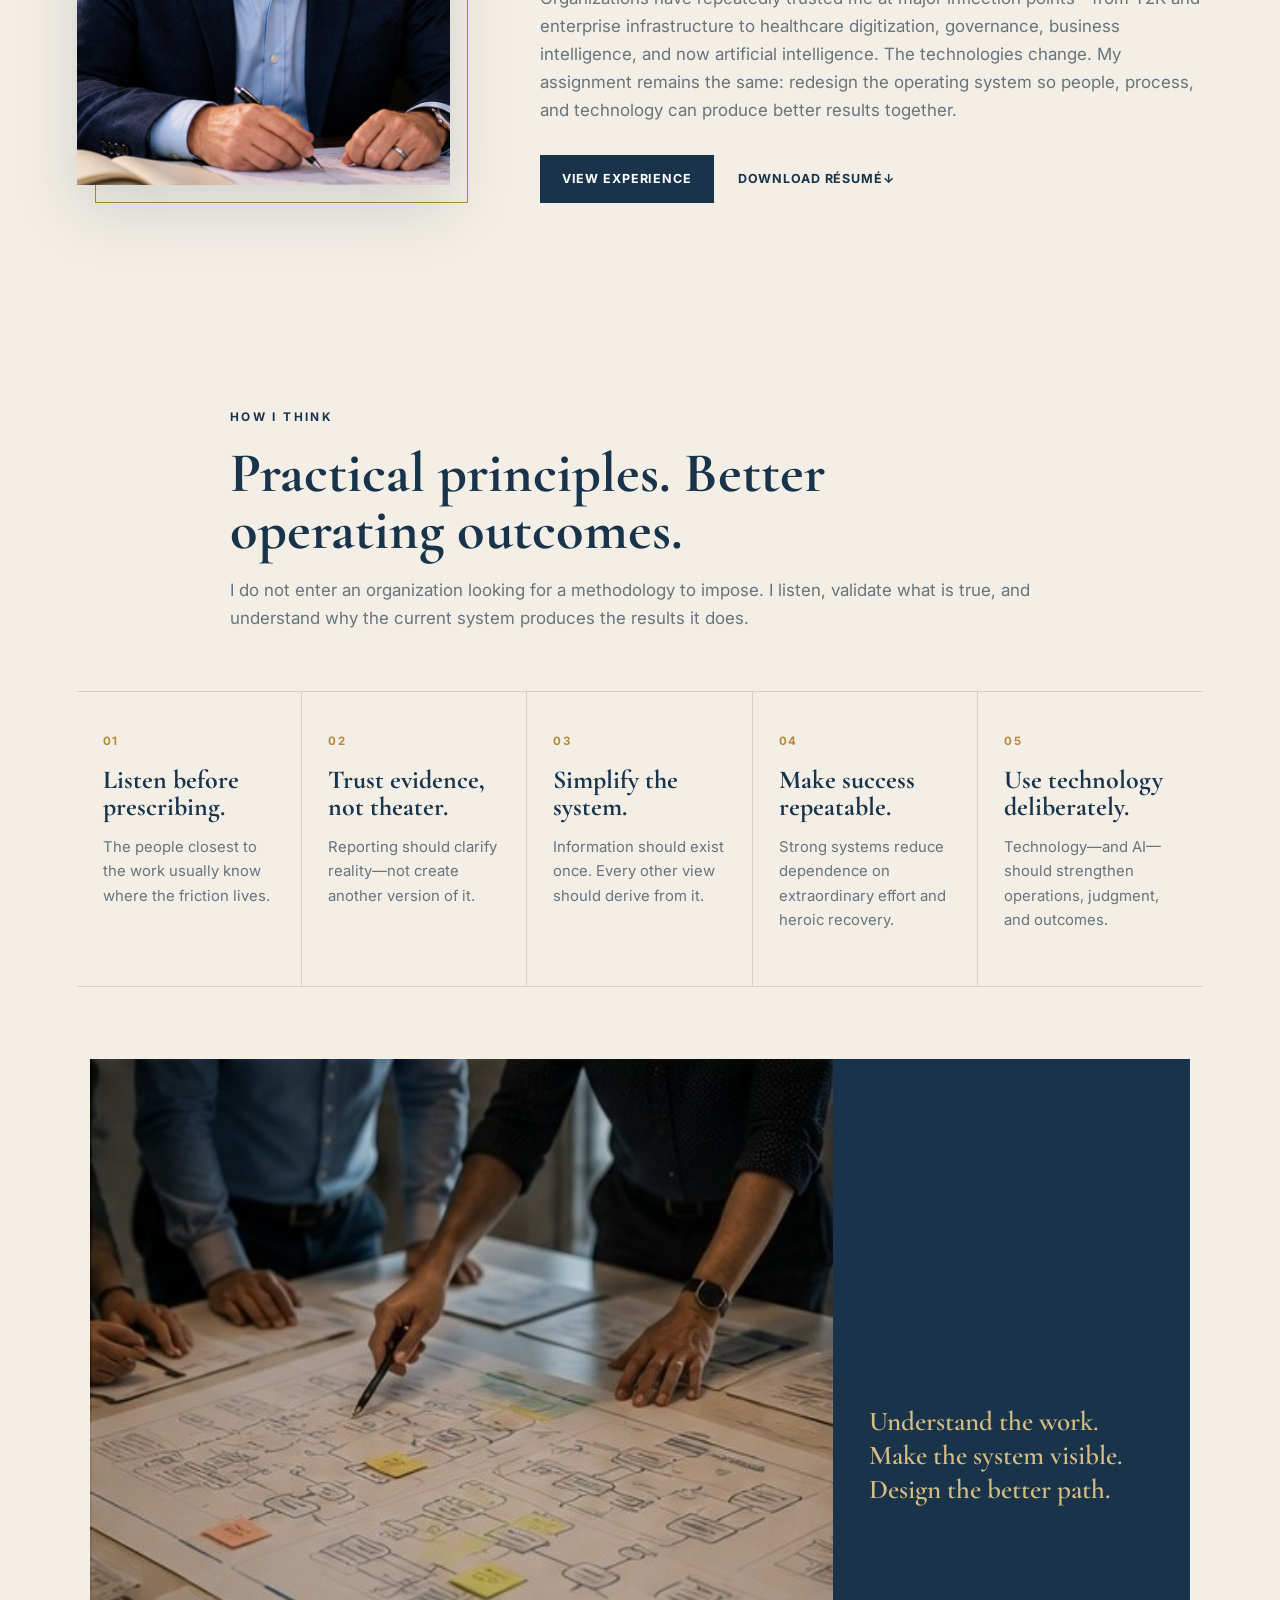
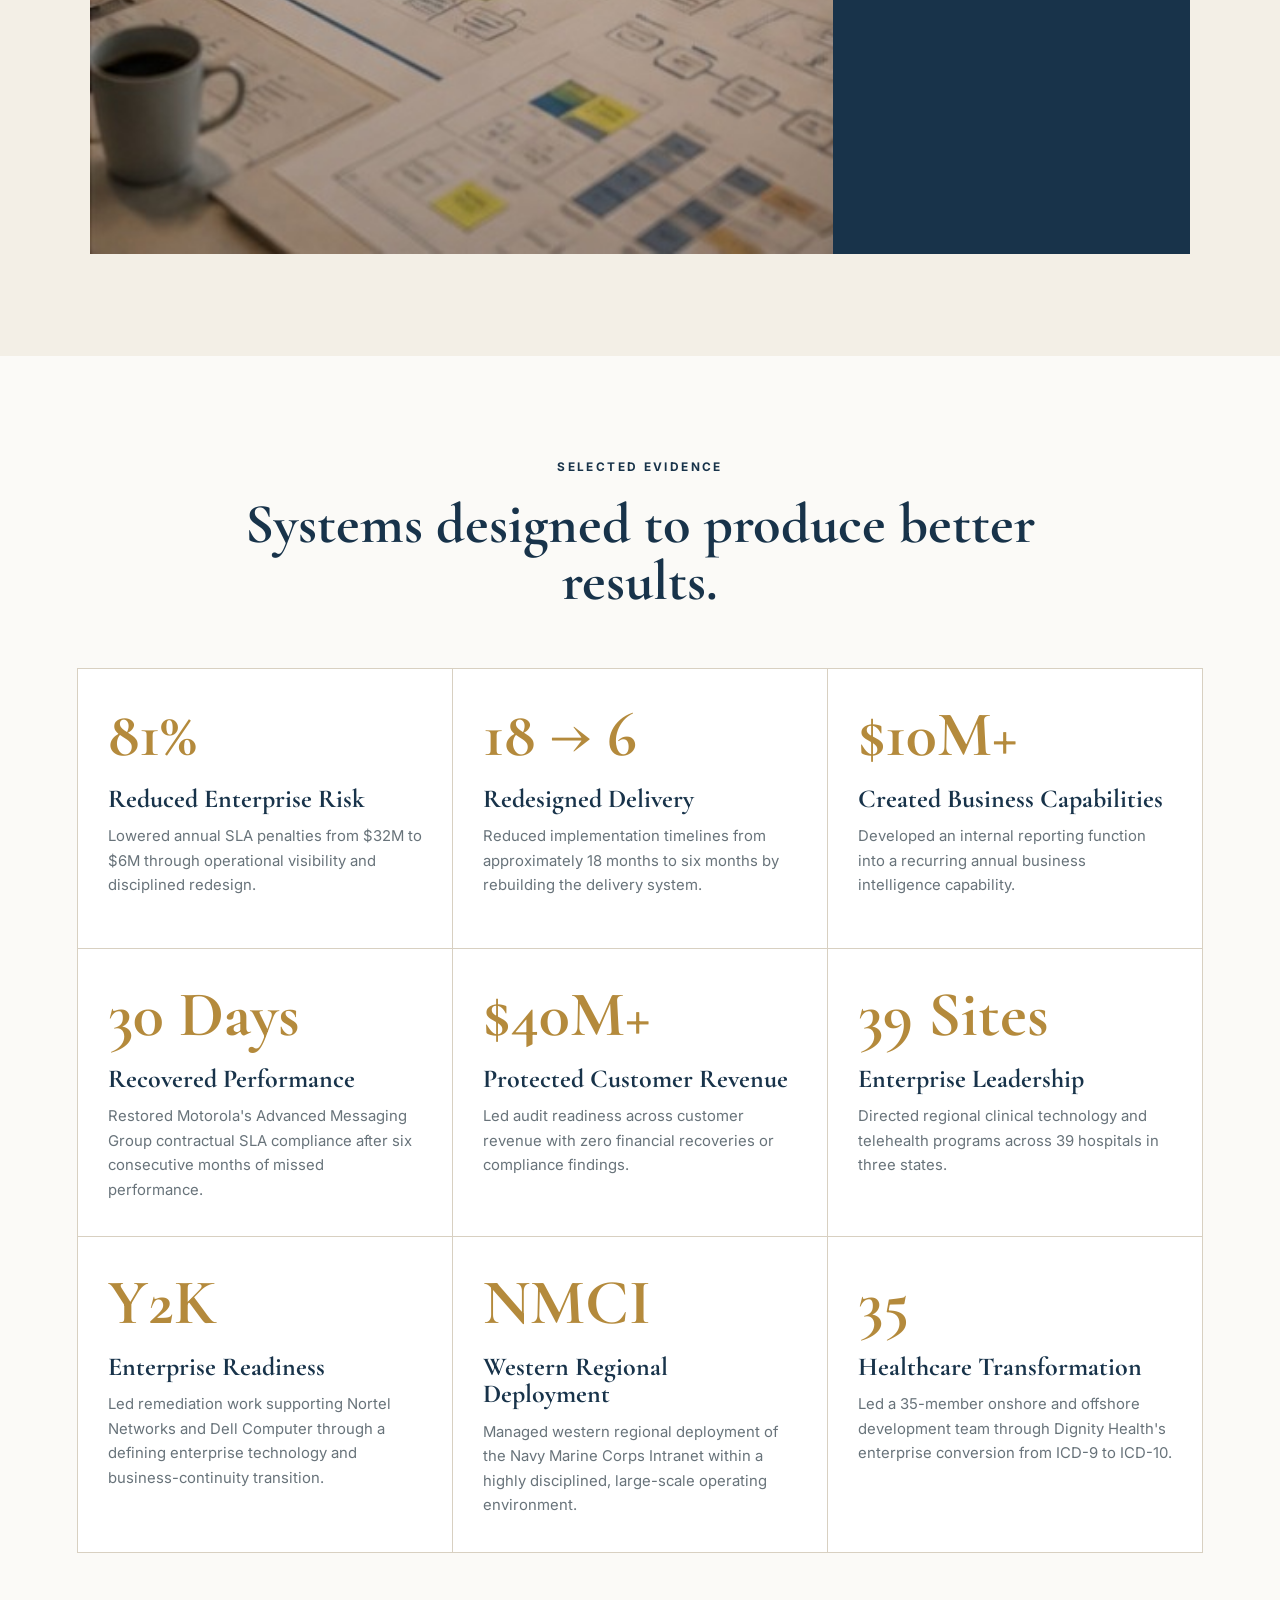
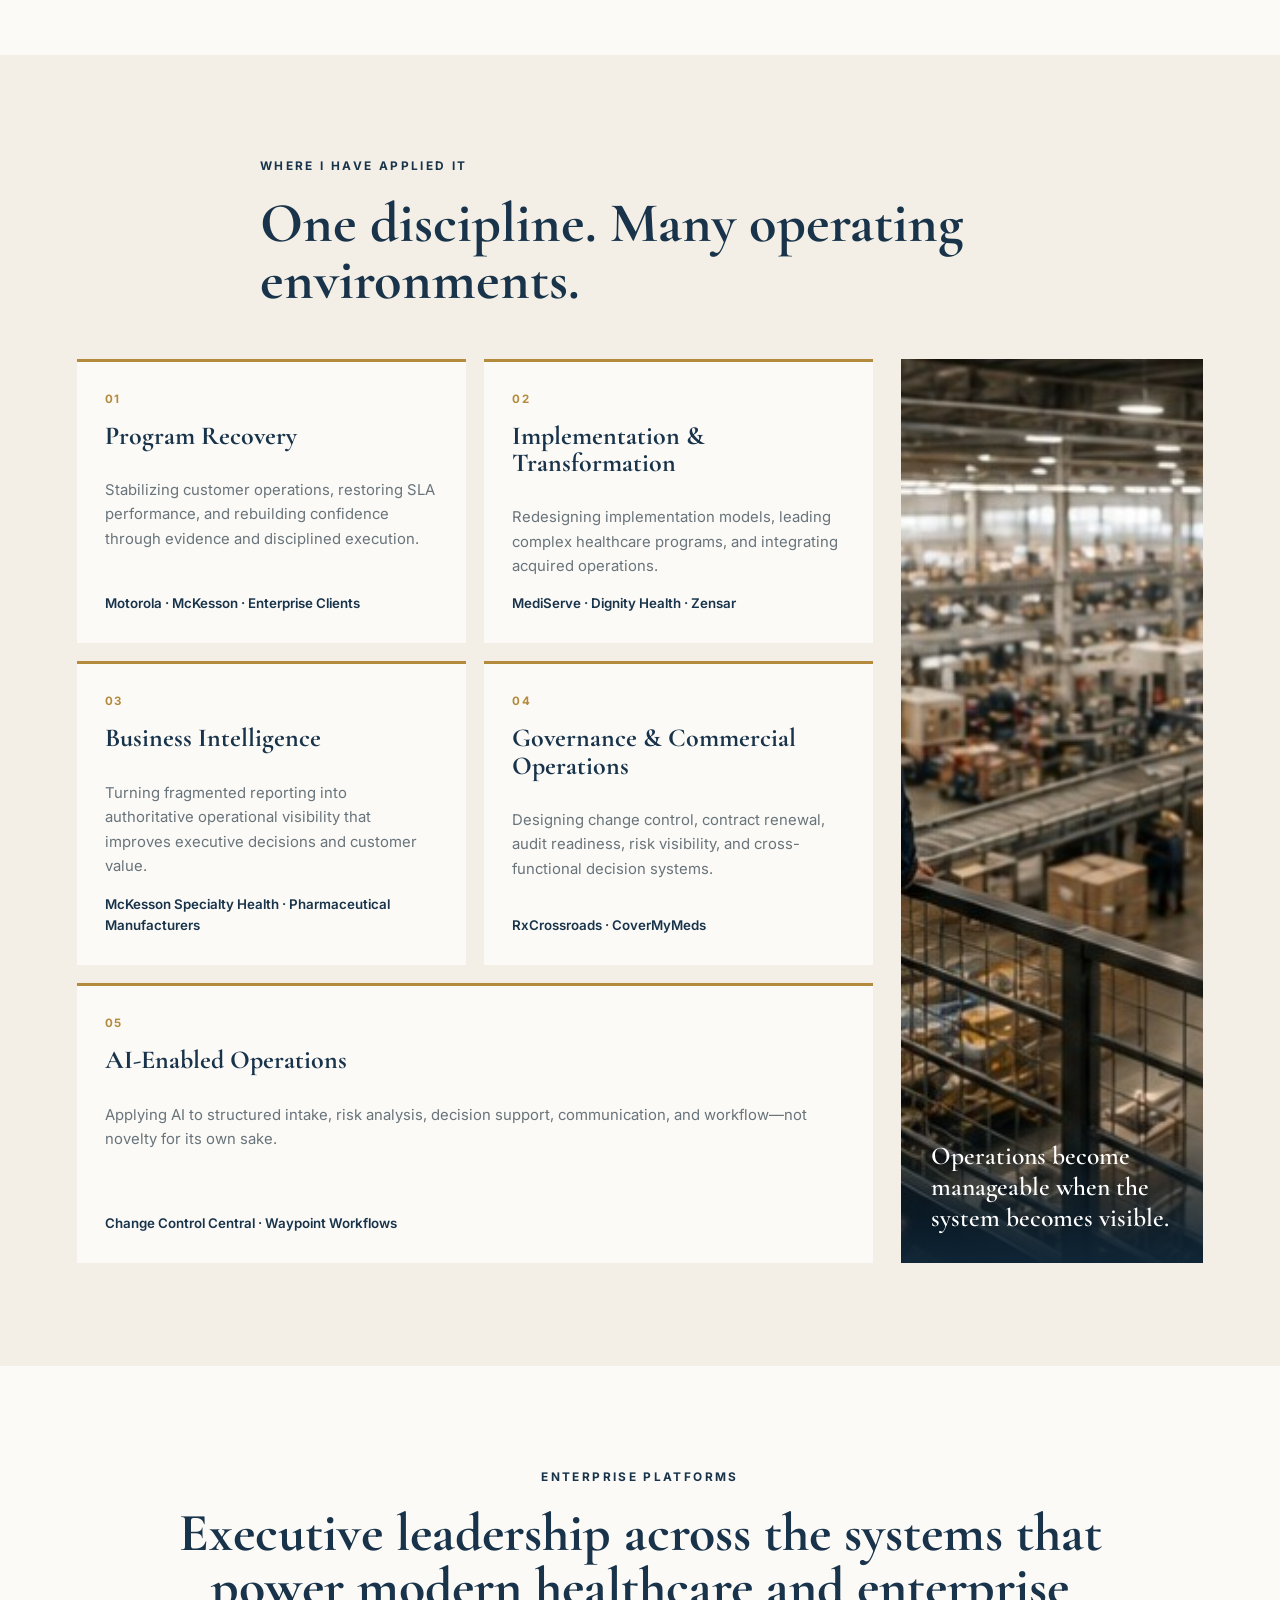
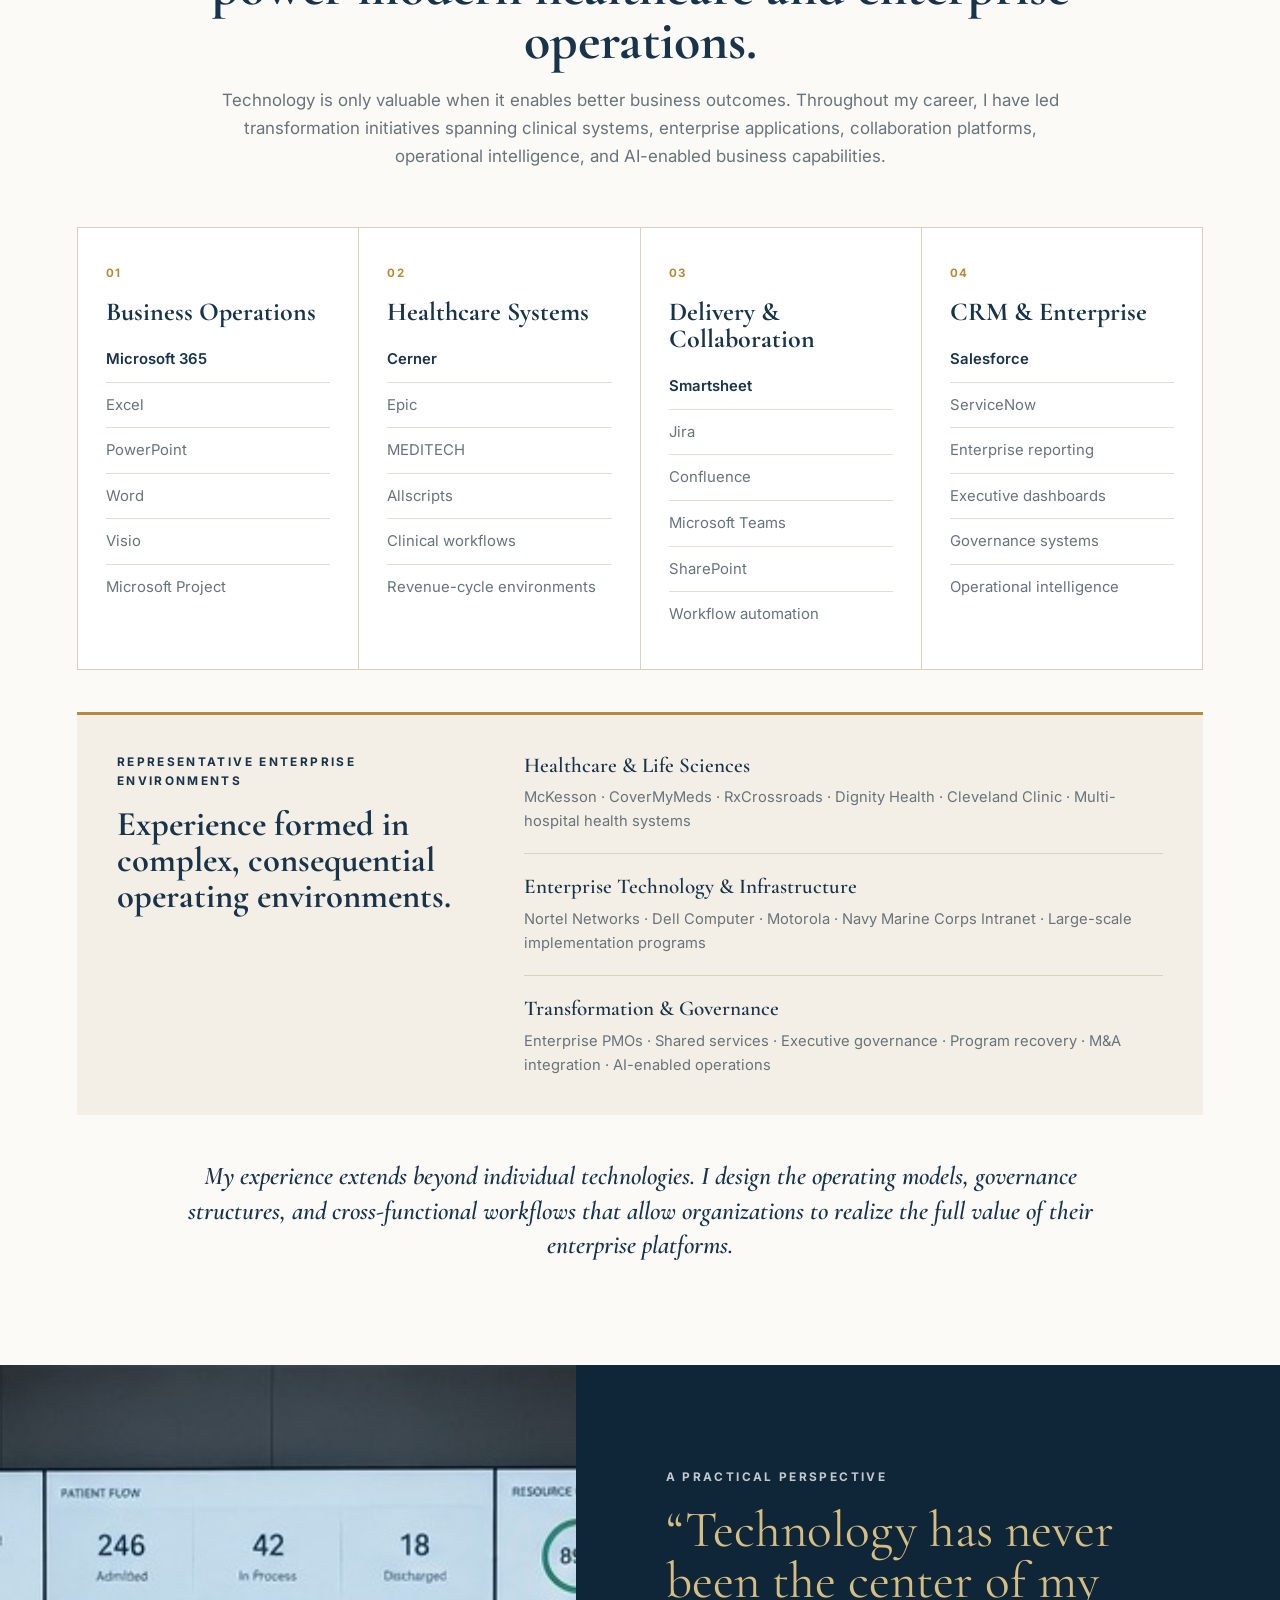
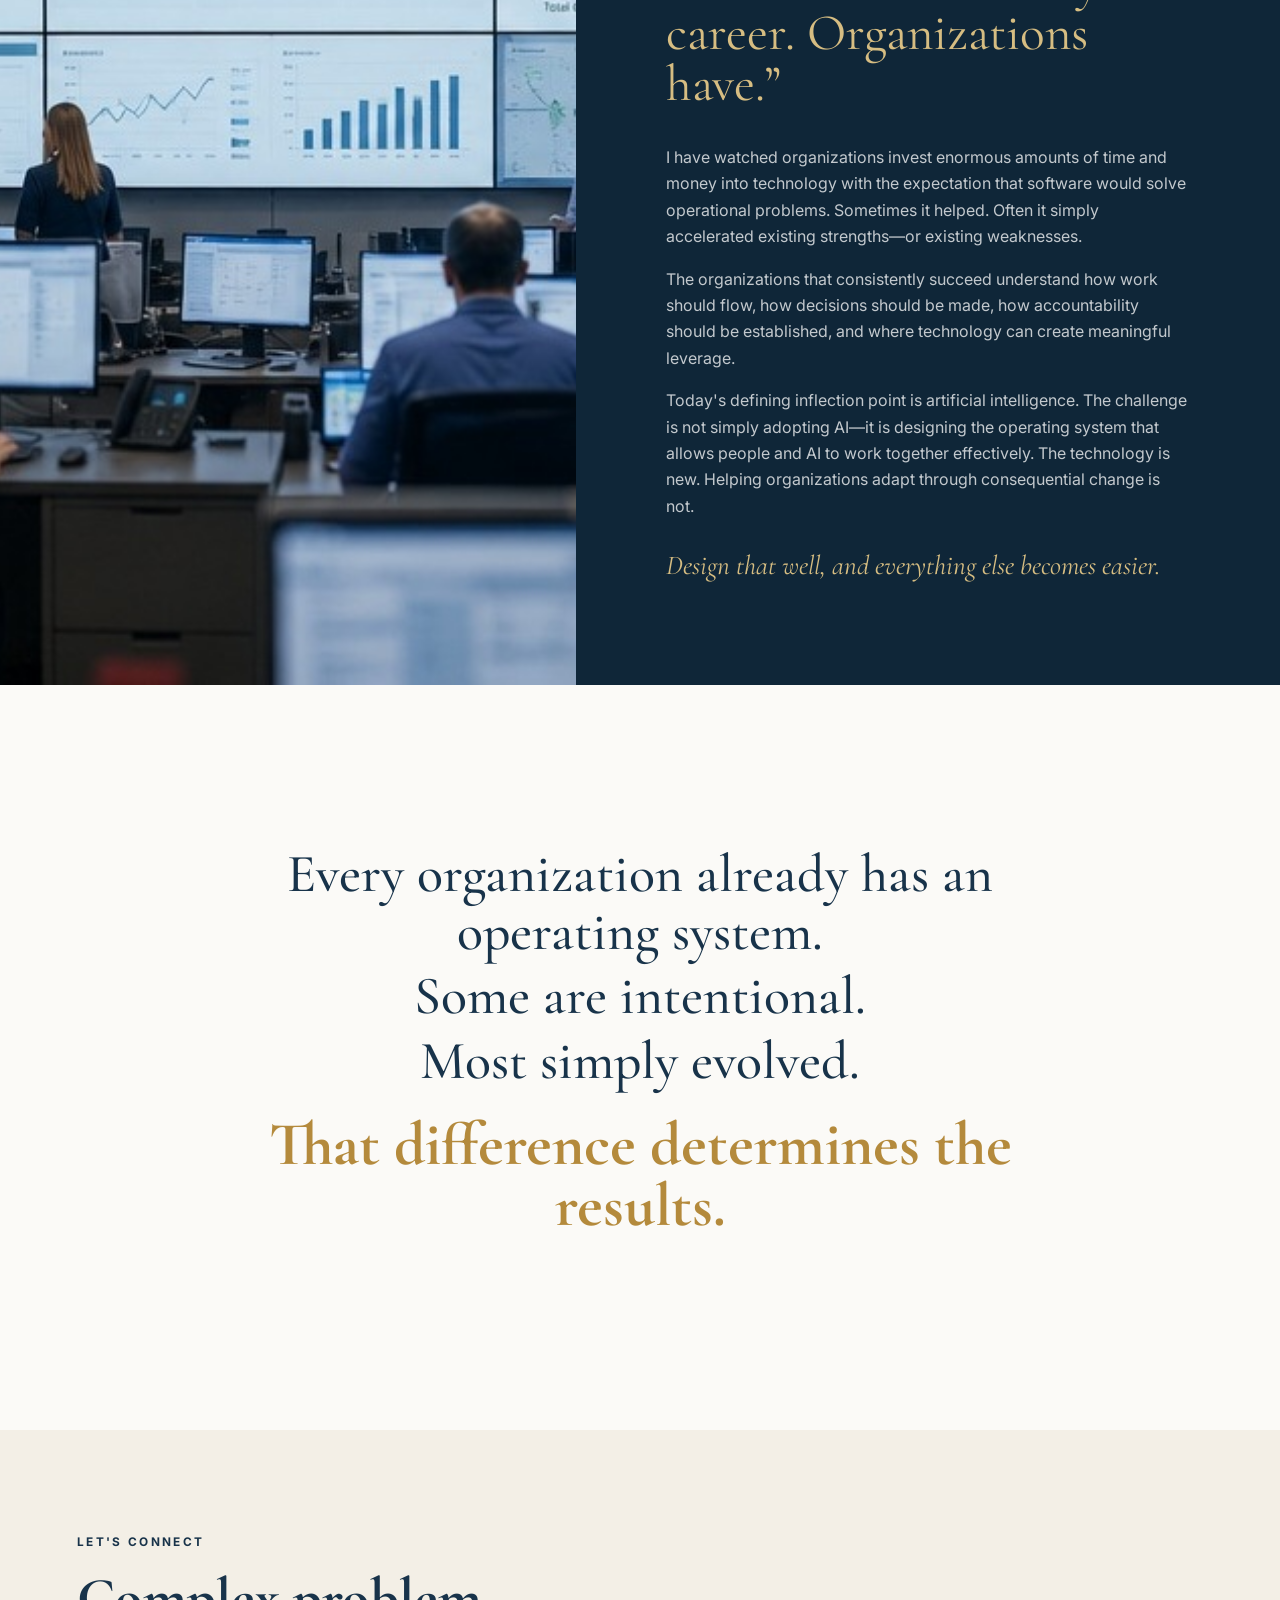
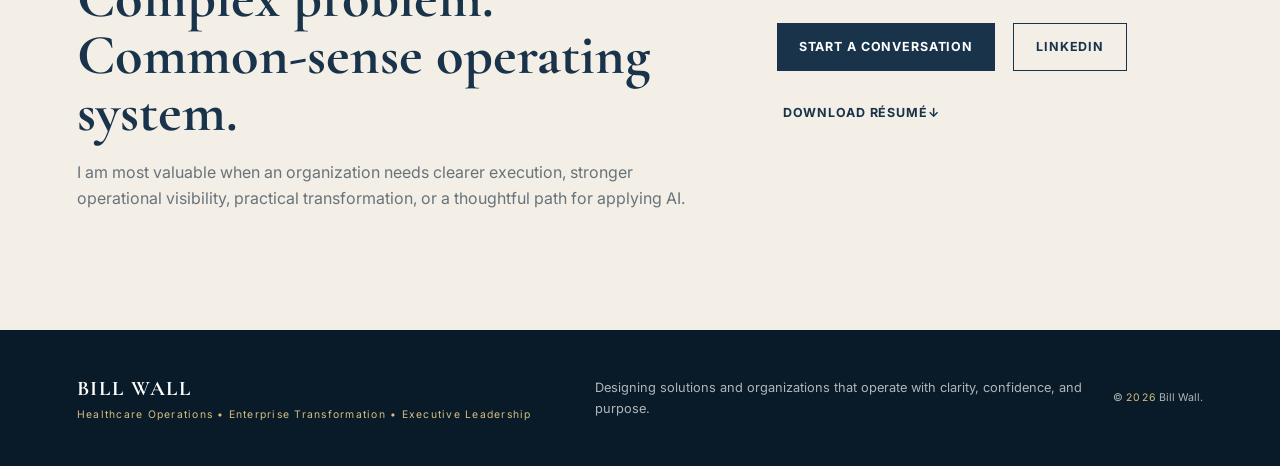
==== commit 31be6931: "Phase 2A: Strengthen executive leadership messaging" ====
--- a/index.html
+++ b/index.html
@@ -130,7 +130,7 @@
     
     <button class="menu-button" aria-expanded="false" aria-controls="site-nav">Menu</button>
     <nav id="site-nav" aria-label="Primary navigation">
-      <a href="#thinking">How I Think</a>
+      <a href="#thinking">Leadership</a>
       <a href="#evidence">Evidence</a>
       <a href="#experience">Experience</a>
       <a href="#platforms">Platforms</a>
@@ -148,7 +148,7 @@
         <p class="hero-summary">Senior healthcare operations executive with extensive experience leading enterprise transformation, operational excellence, governance, AI-enabled operations, and organizational change across complex healthcare organizations.
         <div class="hero-actions">
           <a class="button primary" href="#evidence">See the evidence</a>
-          <a class="button text" href="#thinking">How I work <span aria-hidden="true">→</span></a>
+          <a class="button text" href="#thinking">Leadership Philosophy <span aria-hidden="true">→</span></a>
         </div>
       </div>
       <div class="hero-image reveal">
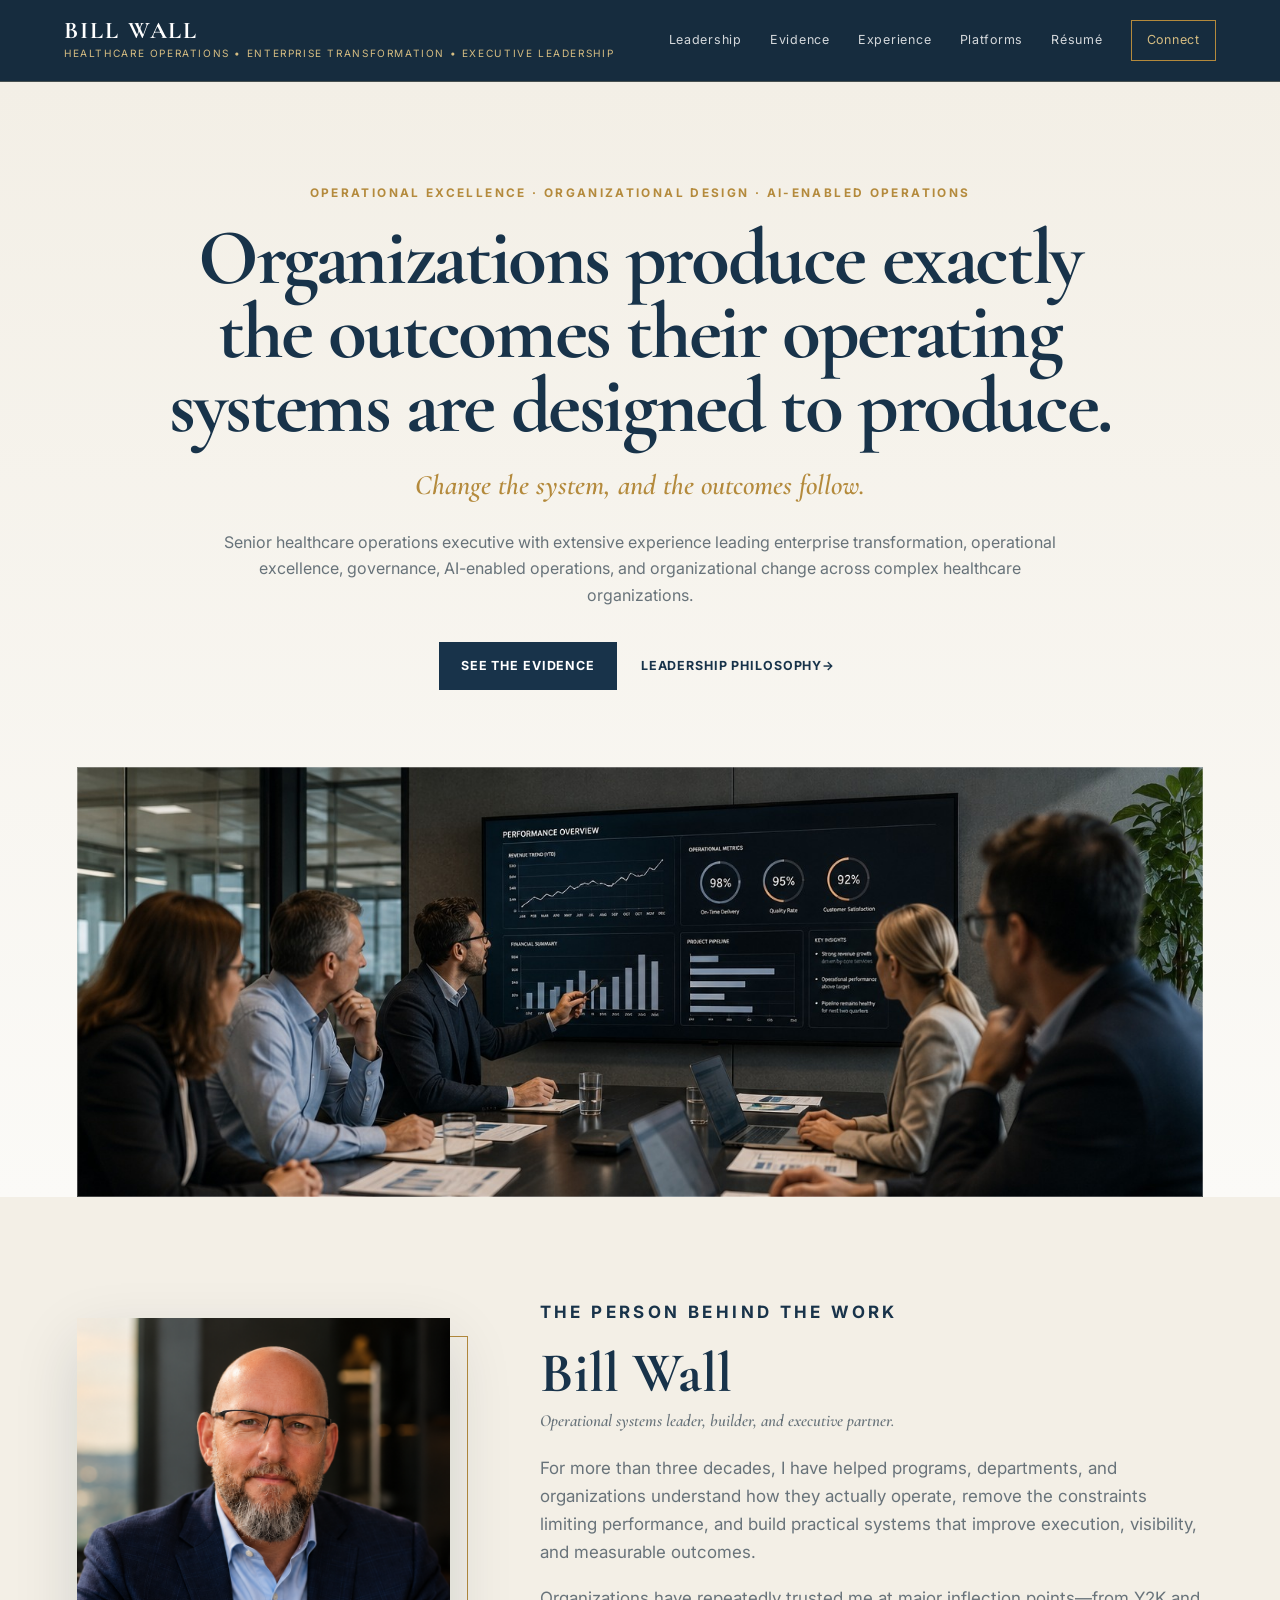
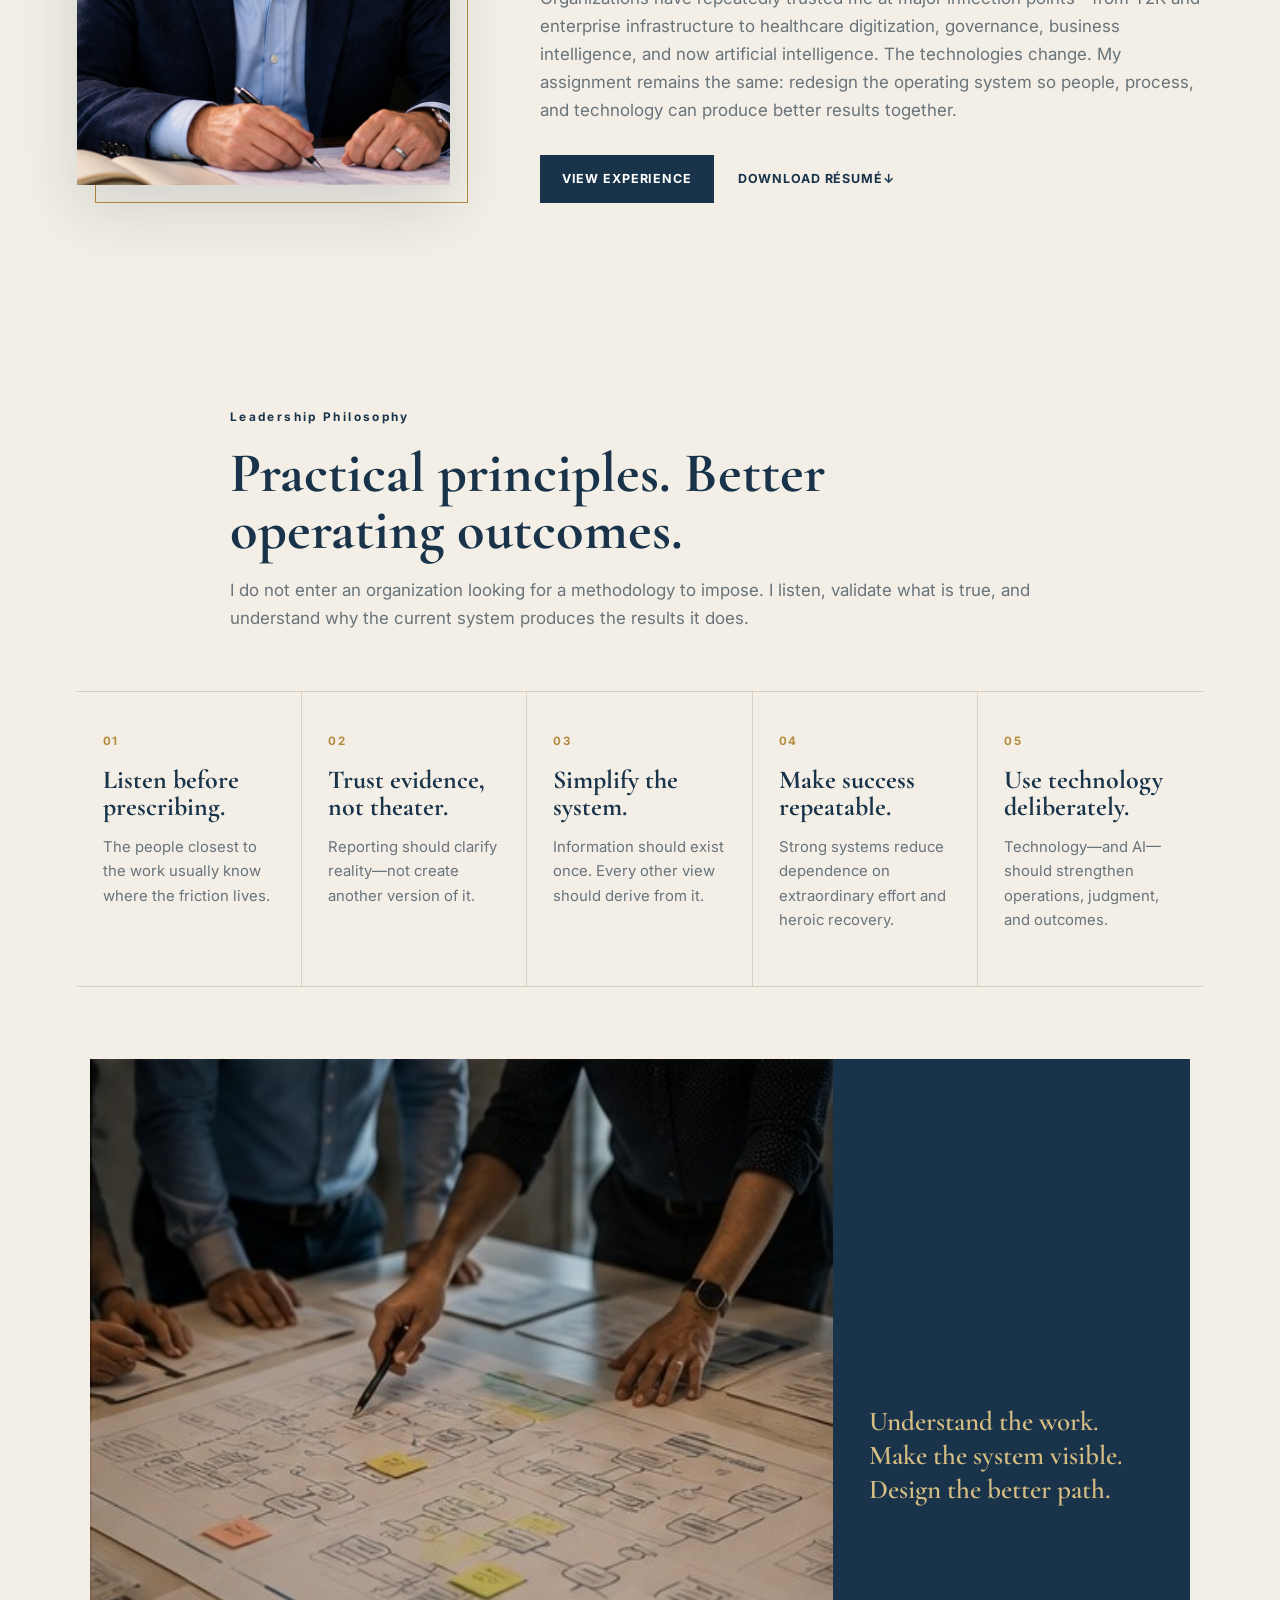
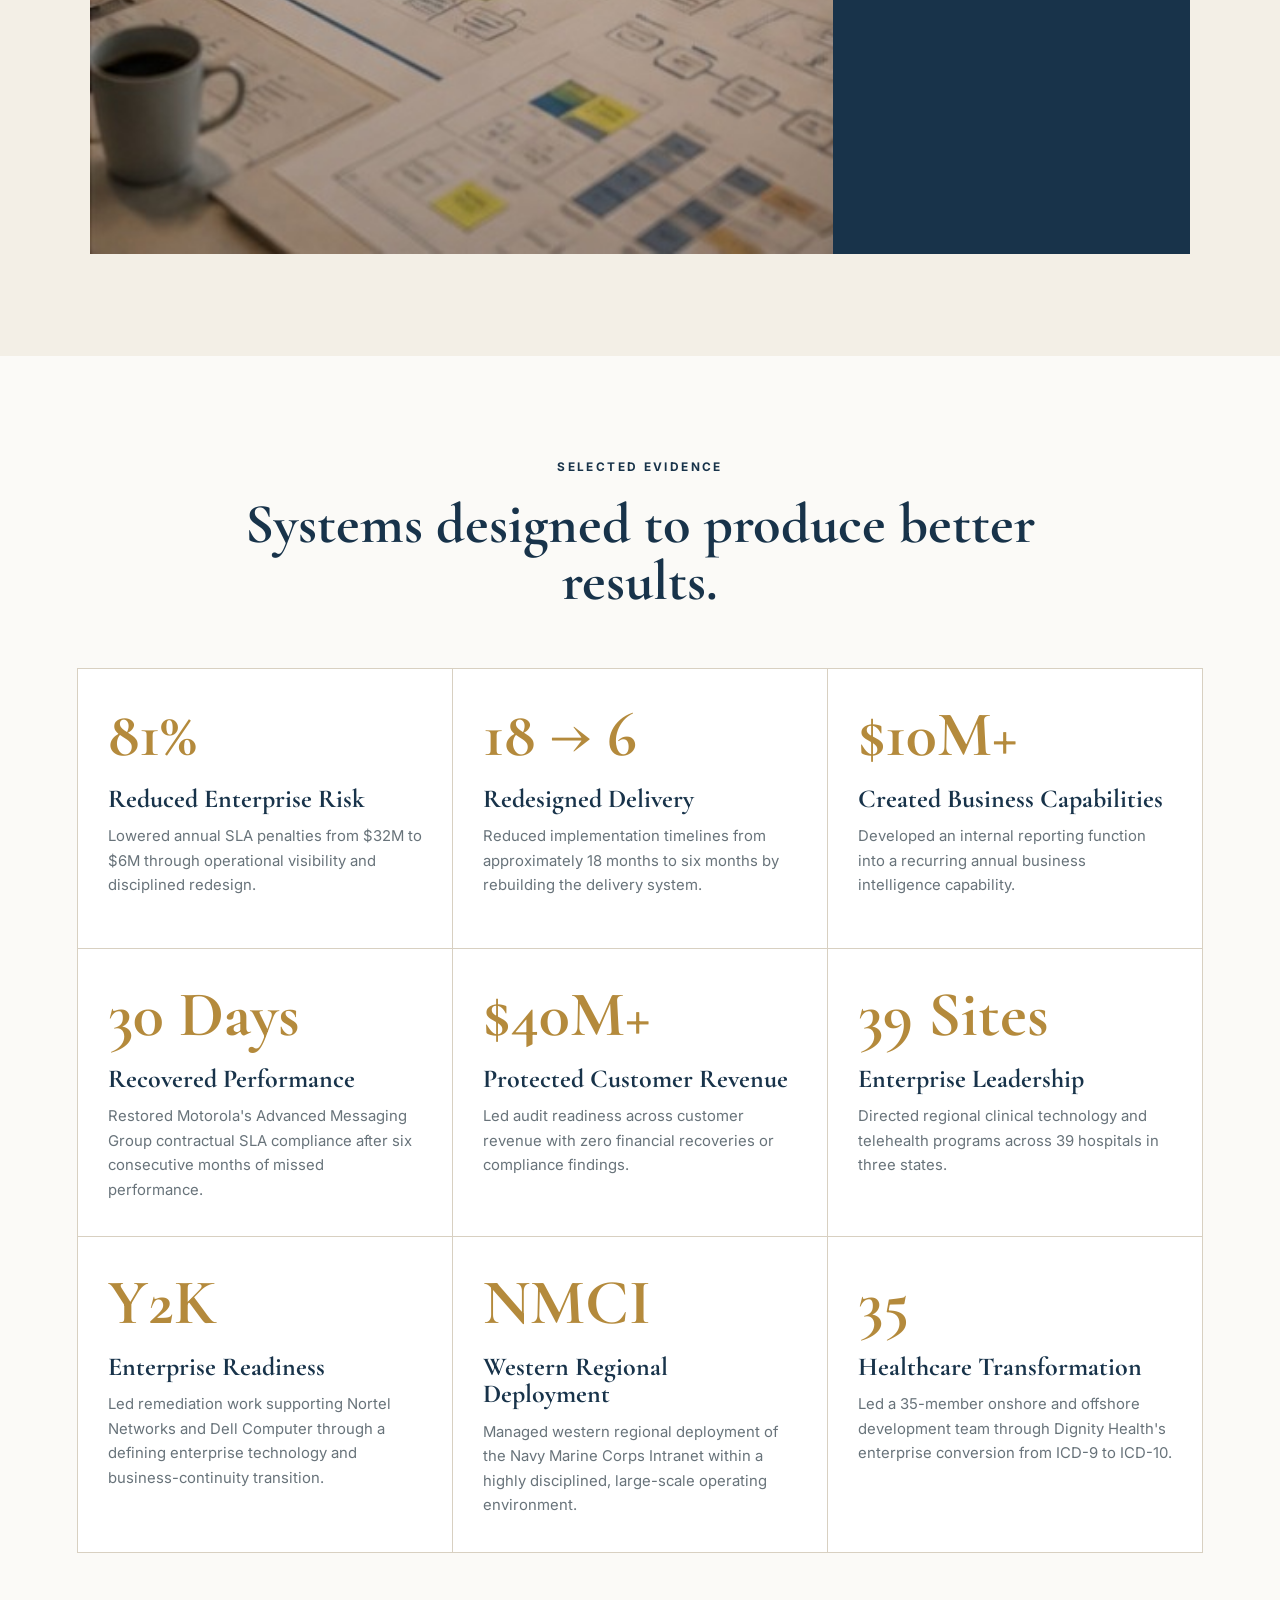
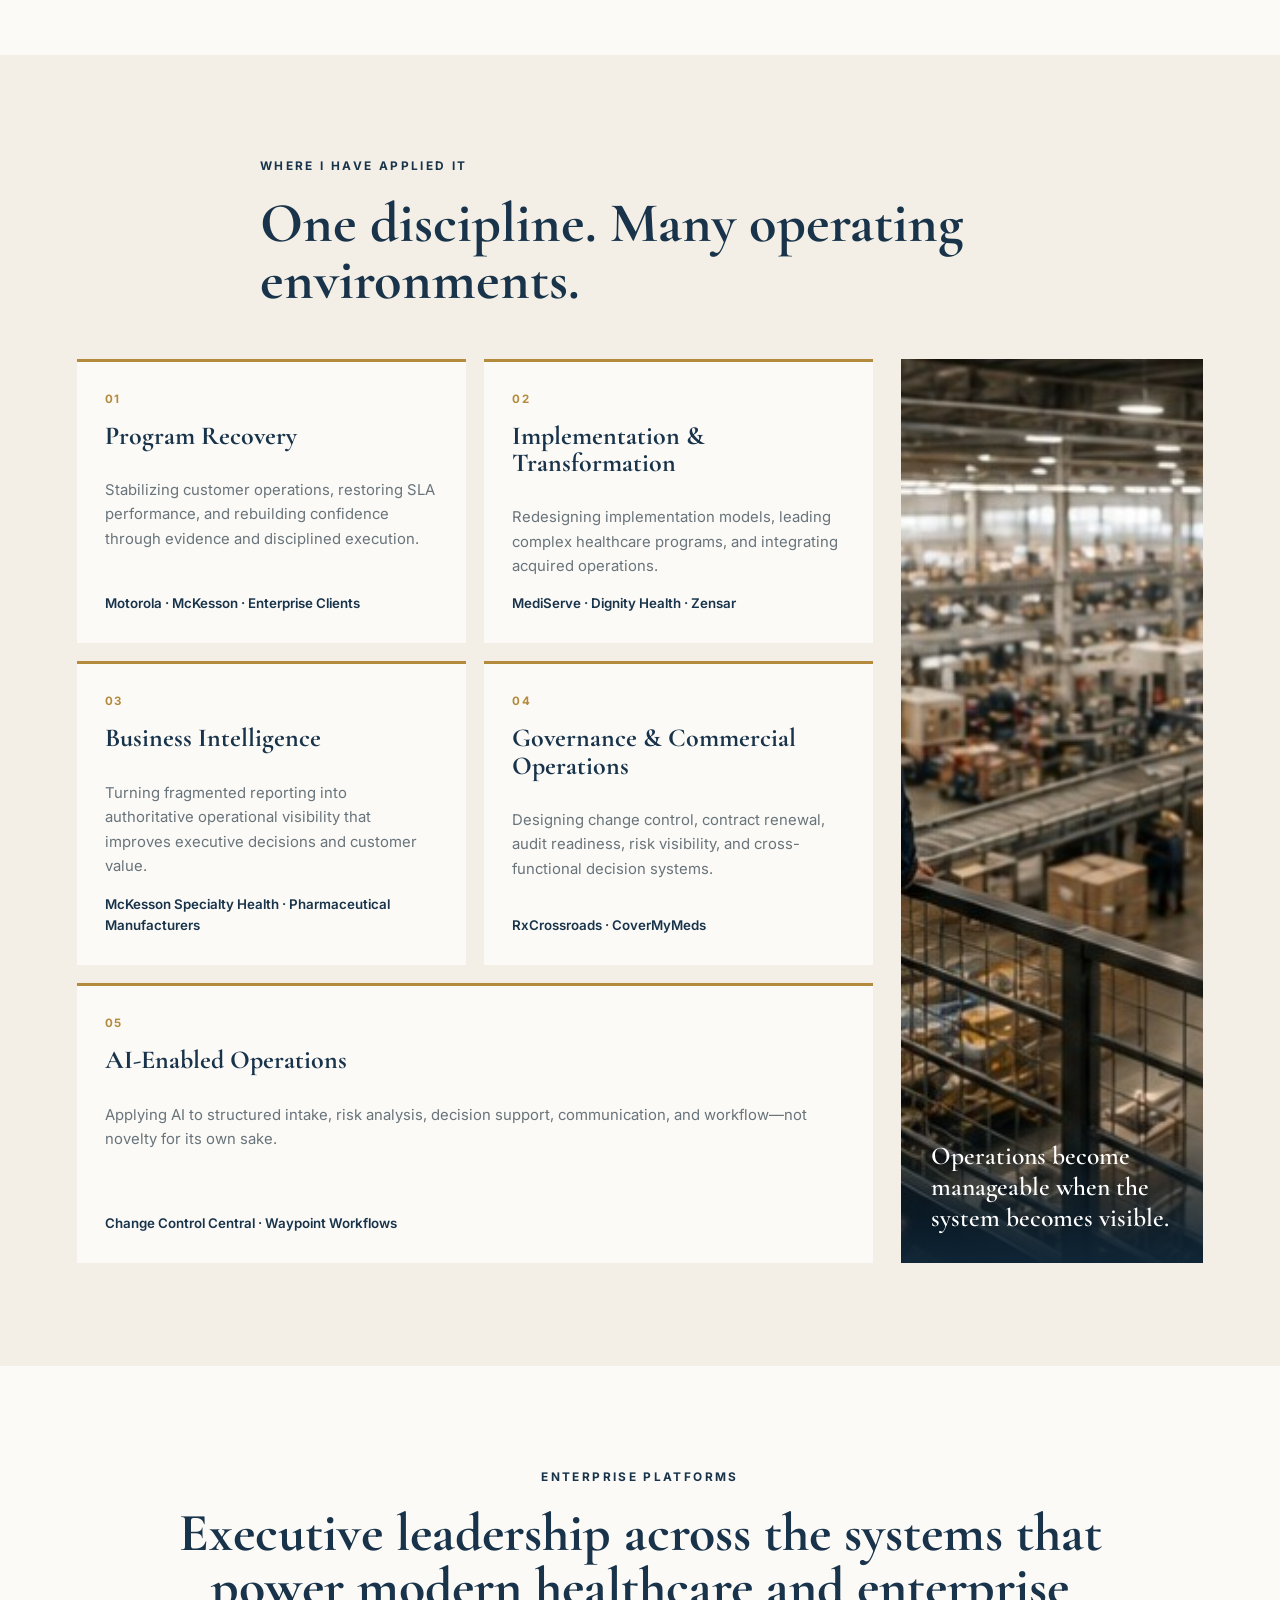
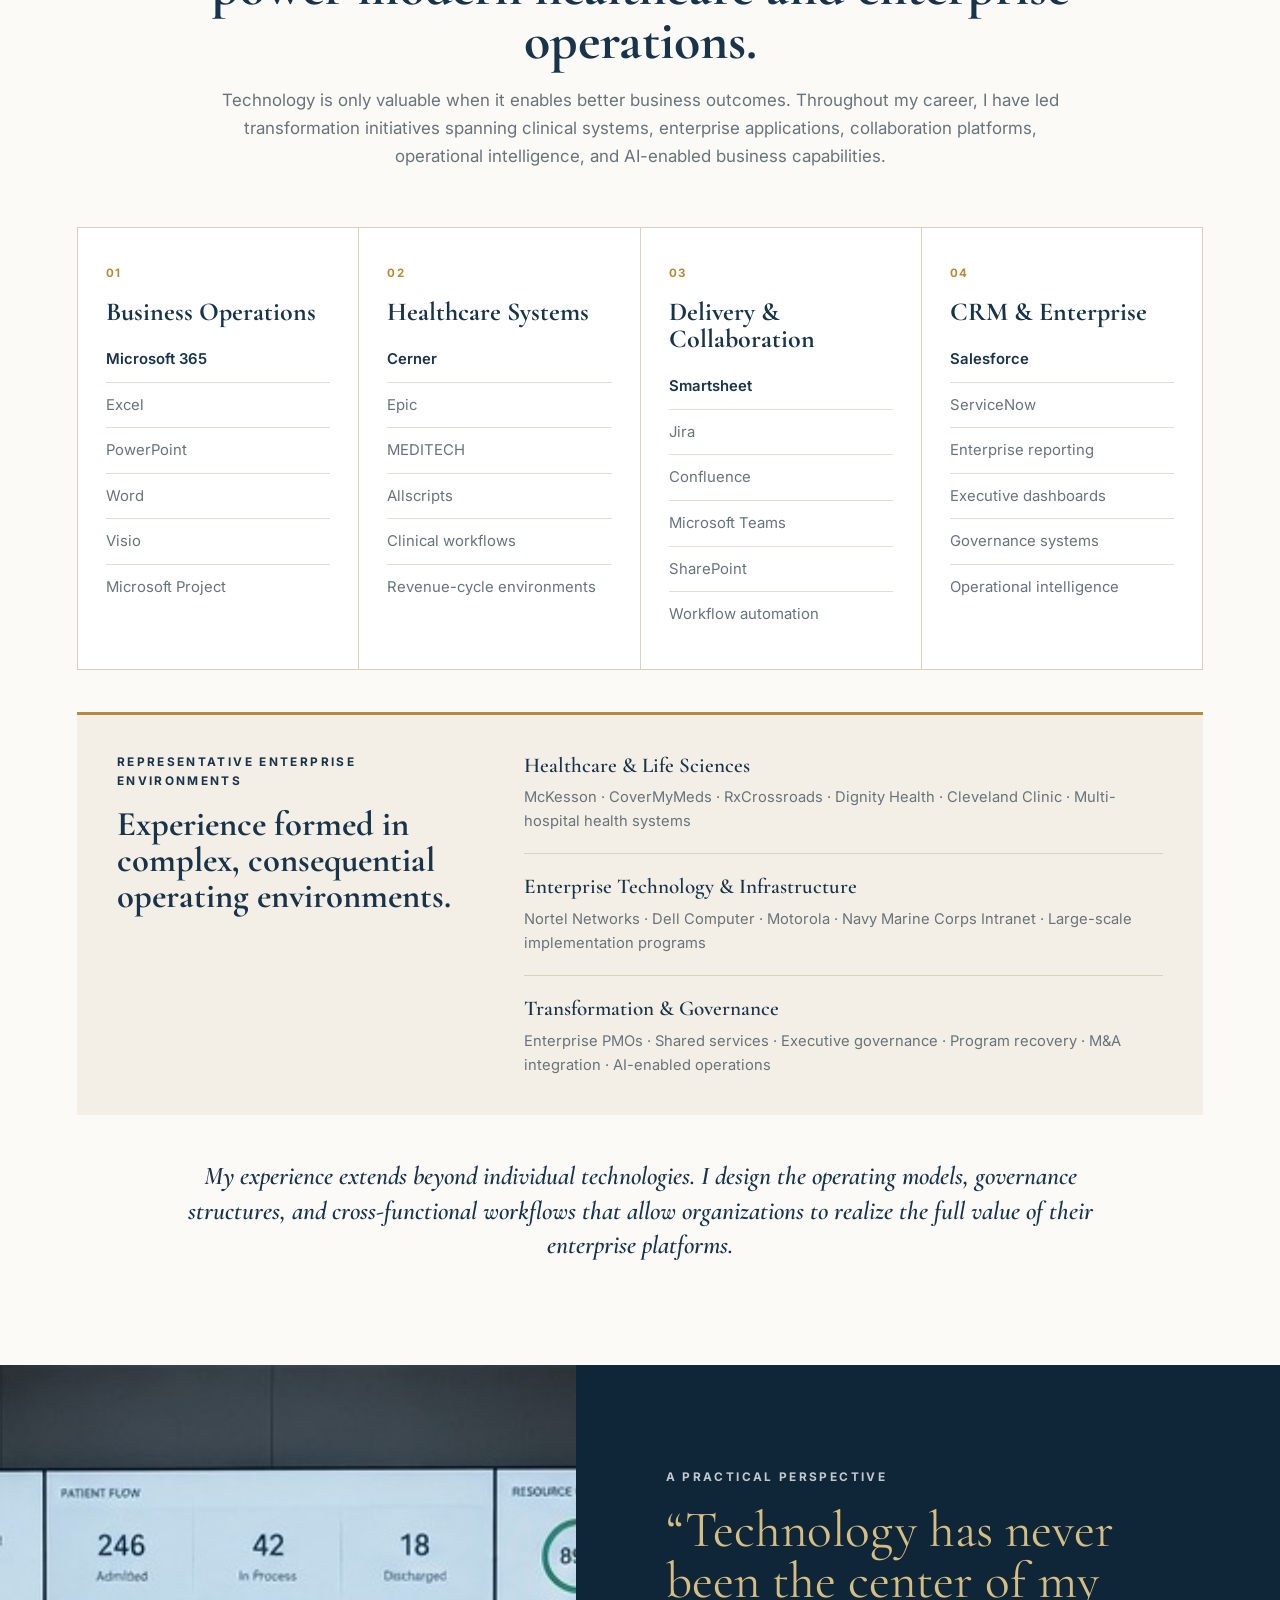
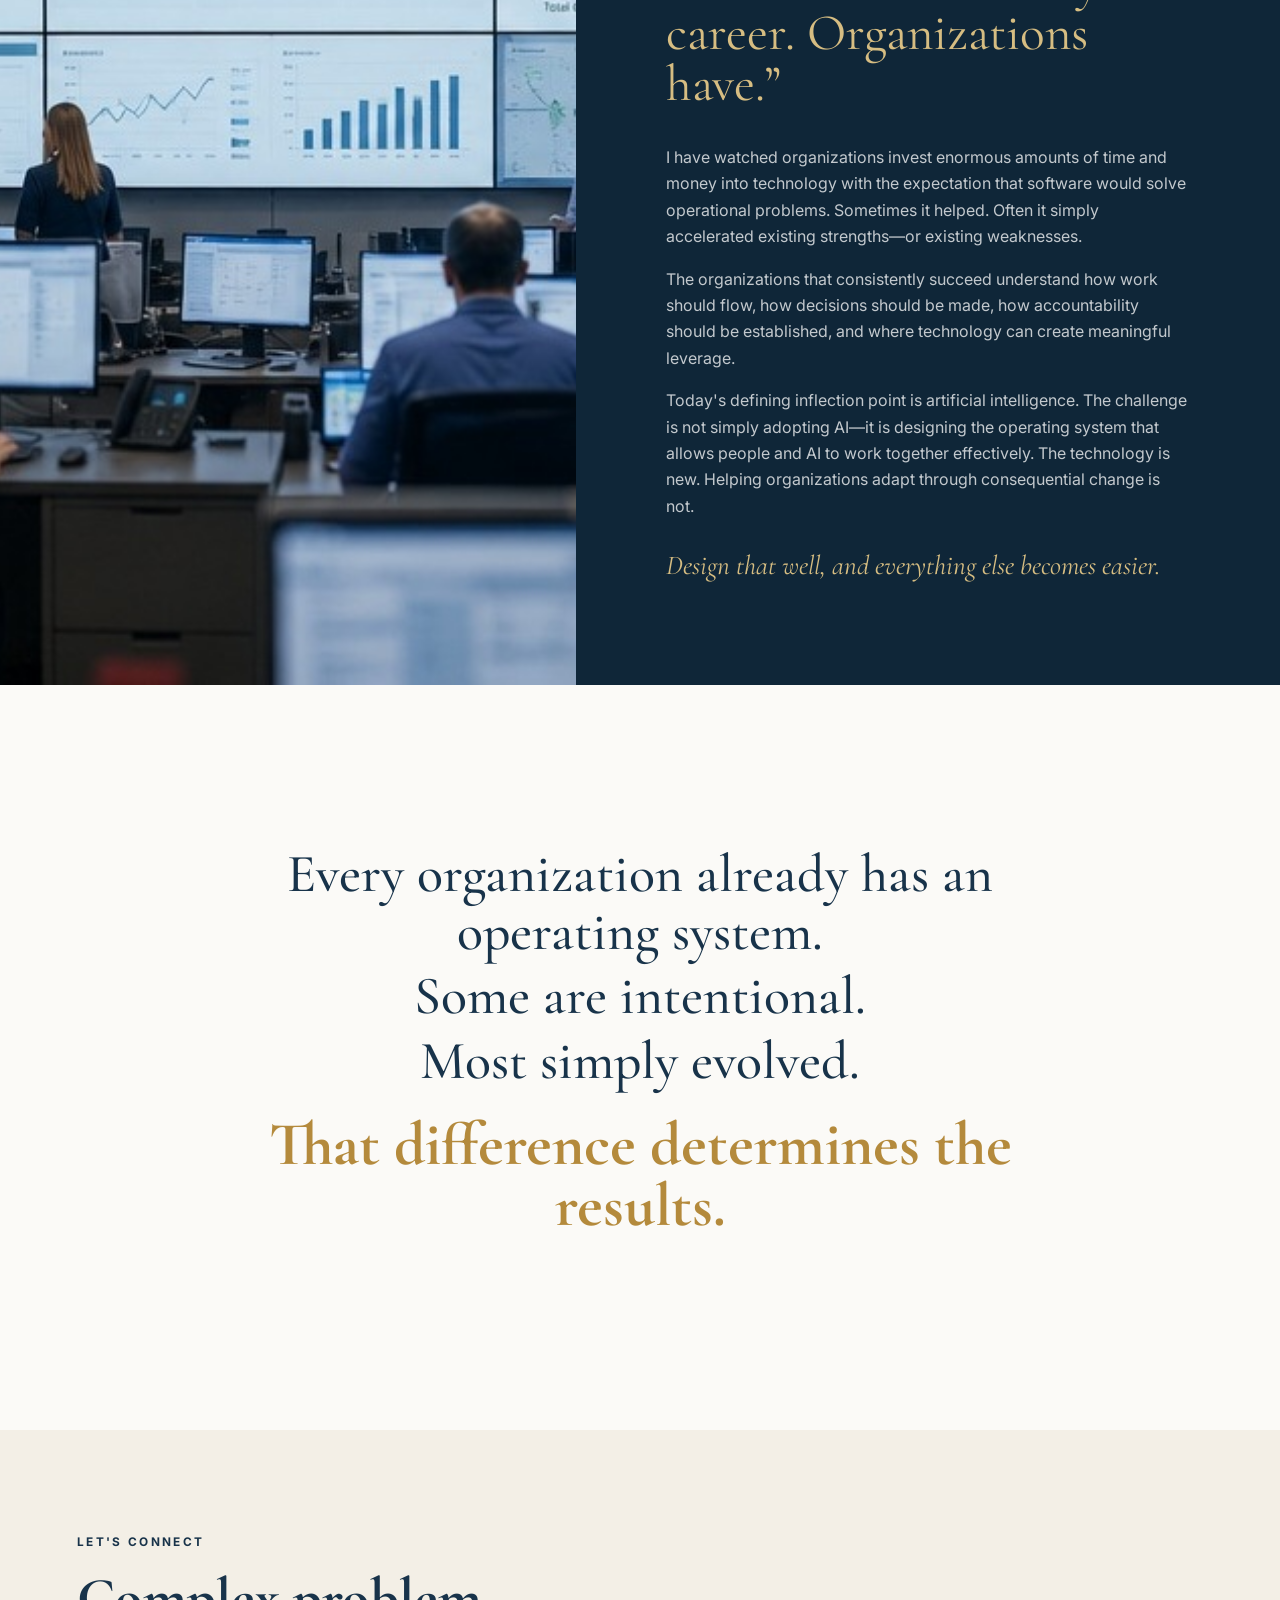
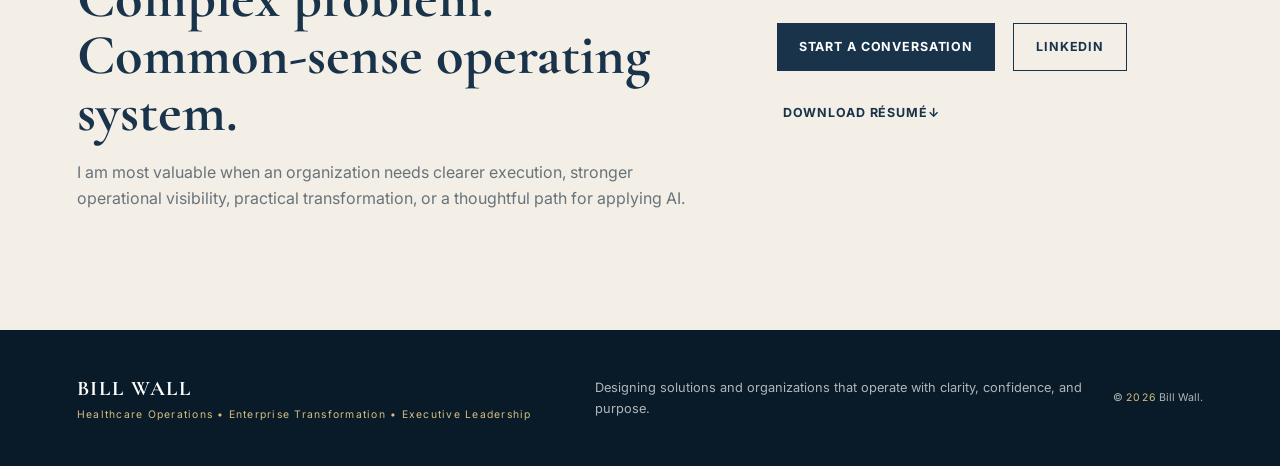
==== commit cf1564c3: "Phase 2A: Strengthen executive leadership positioning" ====
--- a/index.html
+++ b/index.html
@@ -175,7 +175,7 @@
 
     <section id="thinking" class="principles section-light">
       <div class="section-intro reveal">
-        <p class="eyebrow dark">HOW I THINK</p>
+        <p class="eyebrow dark">Leadership Philosophy</p>
         <h2>Practical principles. Better operating outcomes.</h2>
         <p>I do not enter an organization looking for a methodology to impose. I listen, validate what is true, and understand why the current system produces the results it does.</p>
       </div>
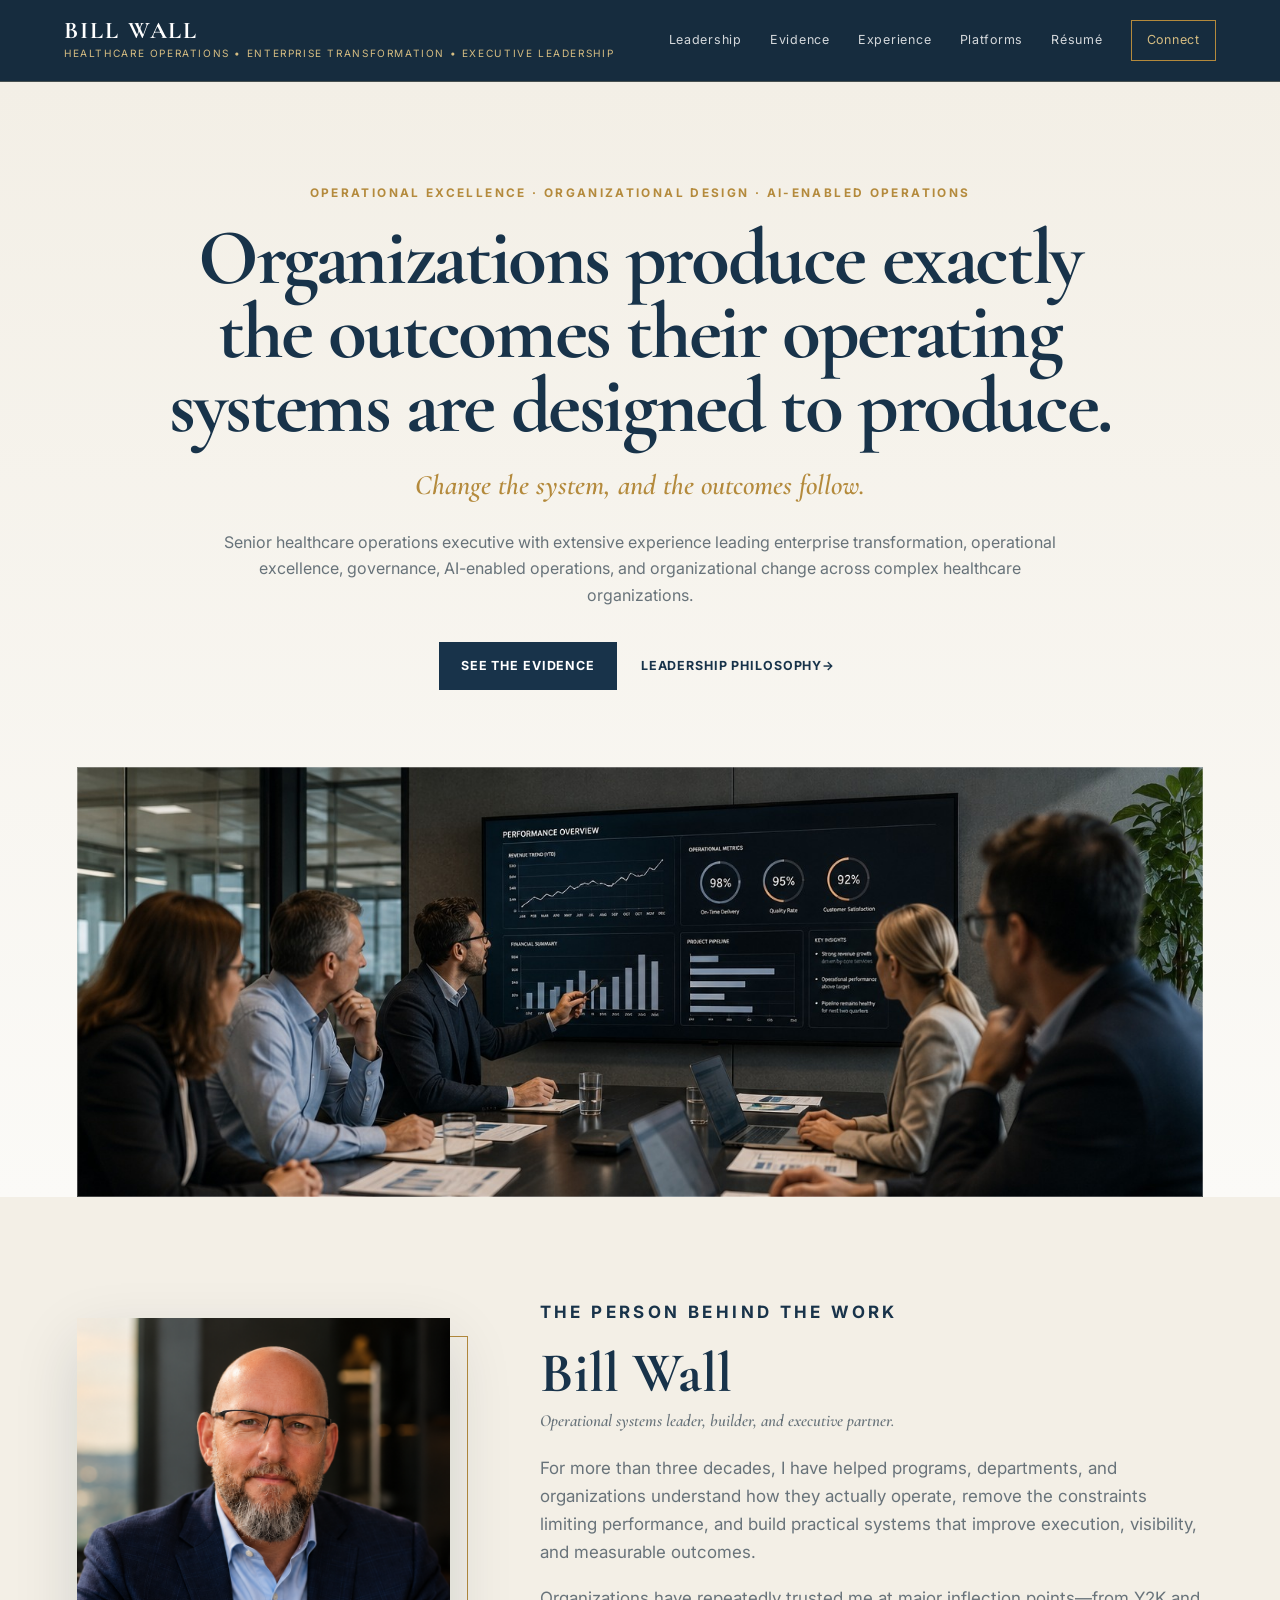
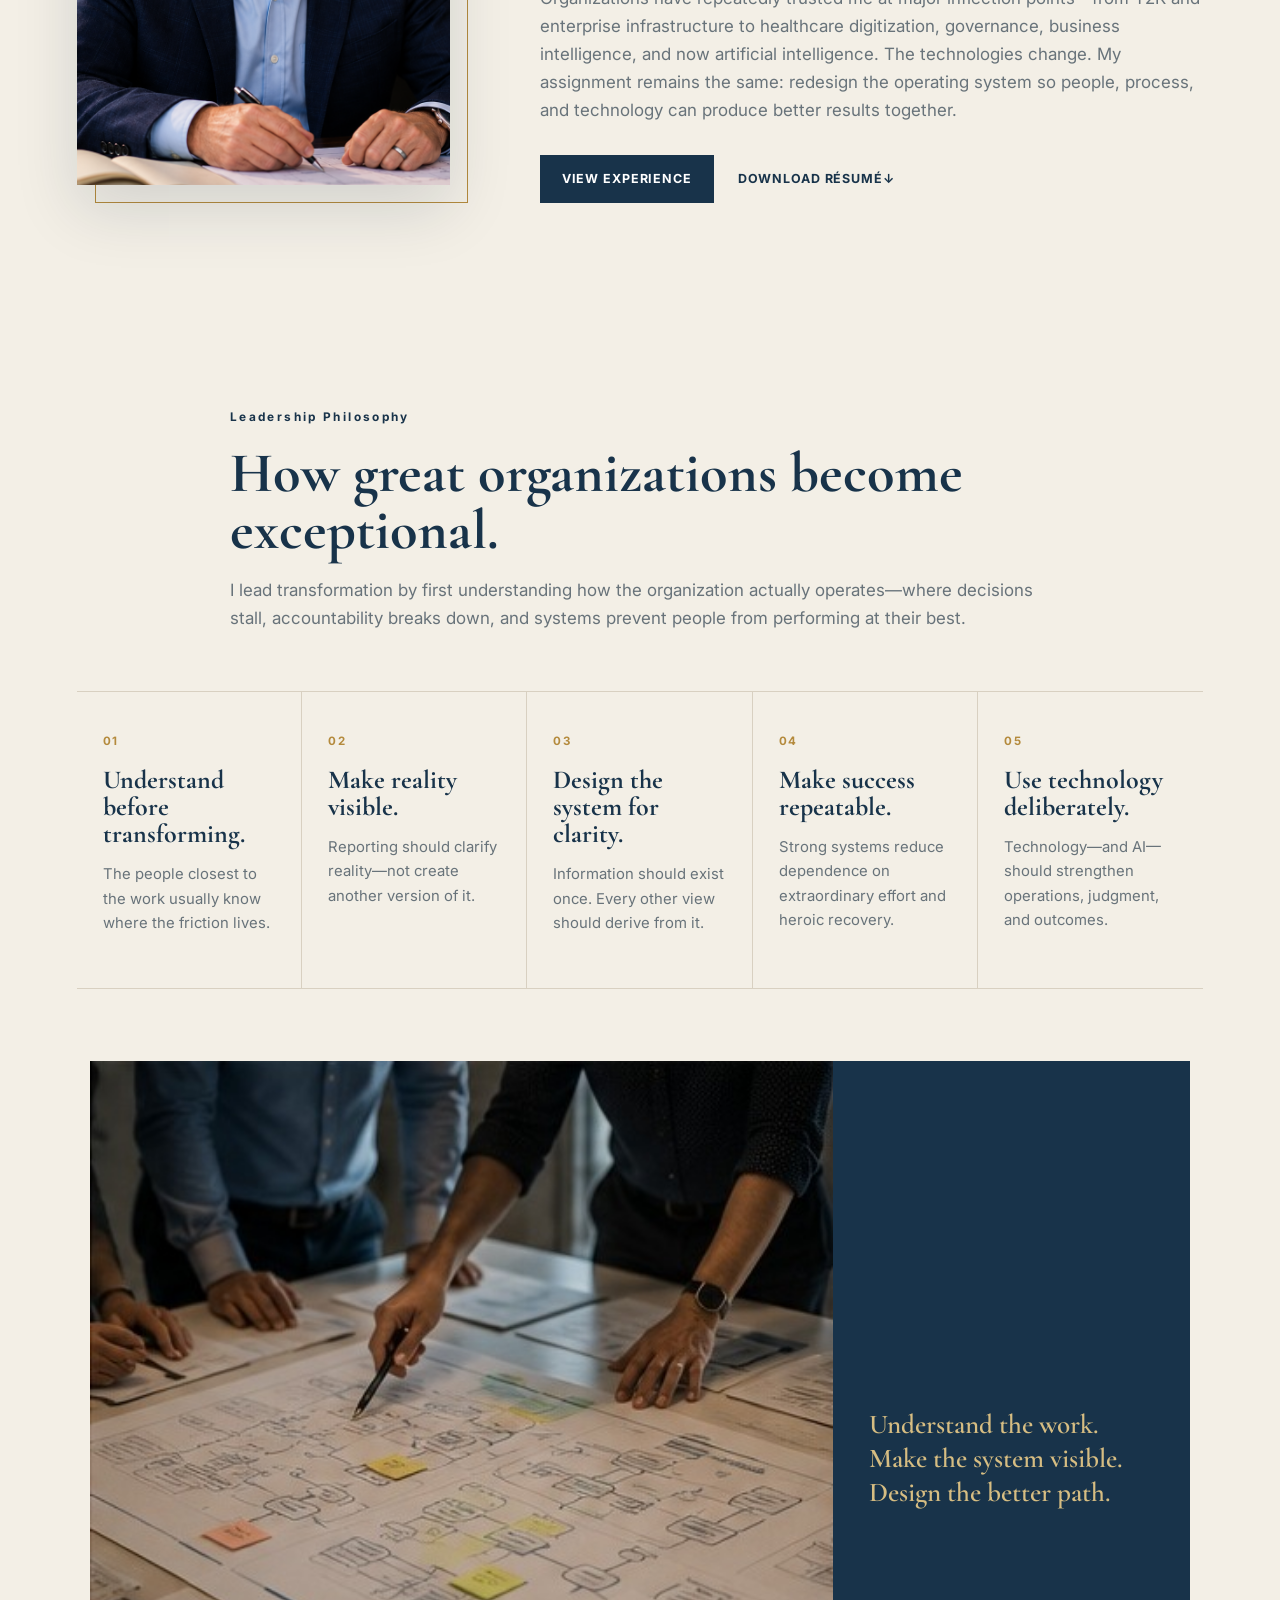
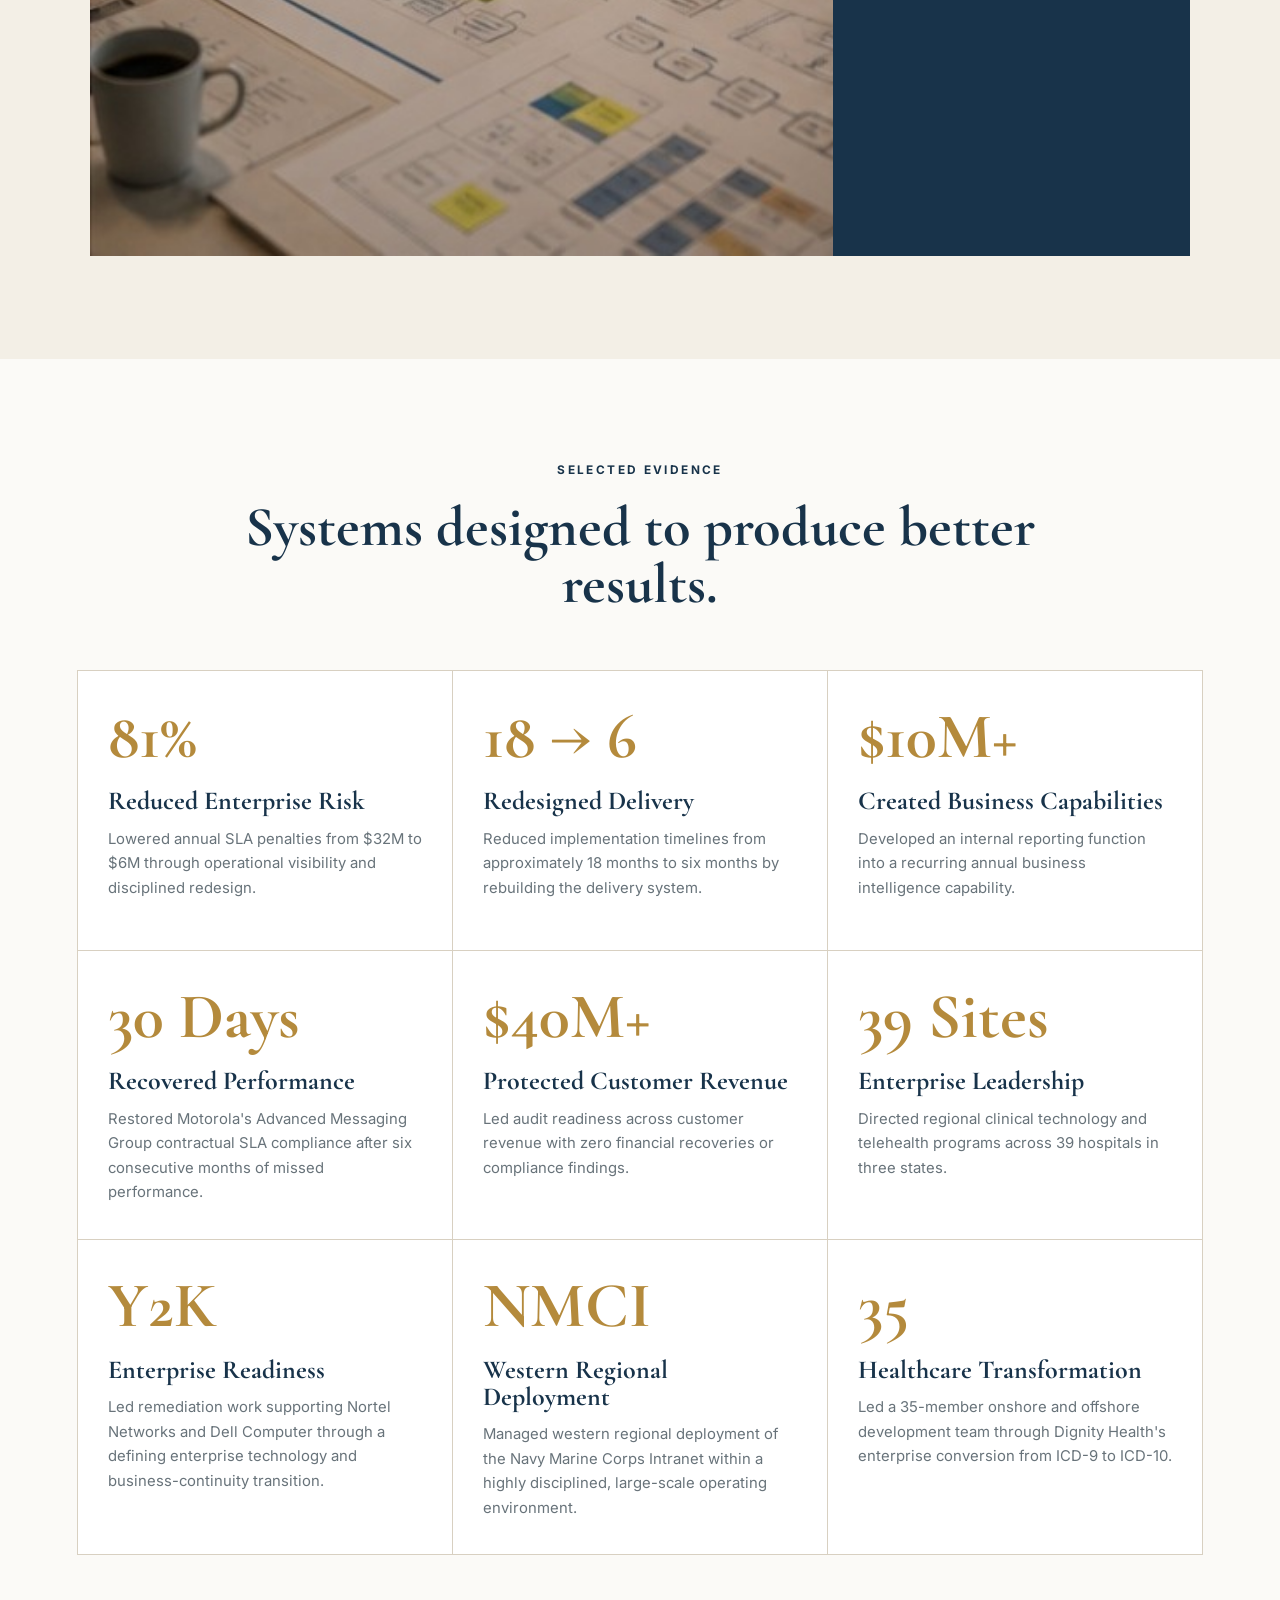
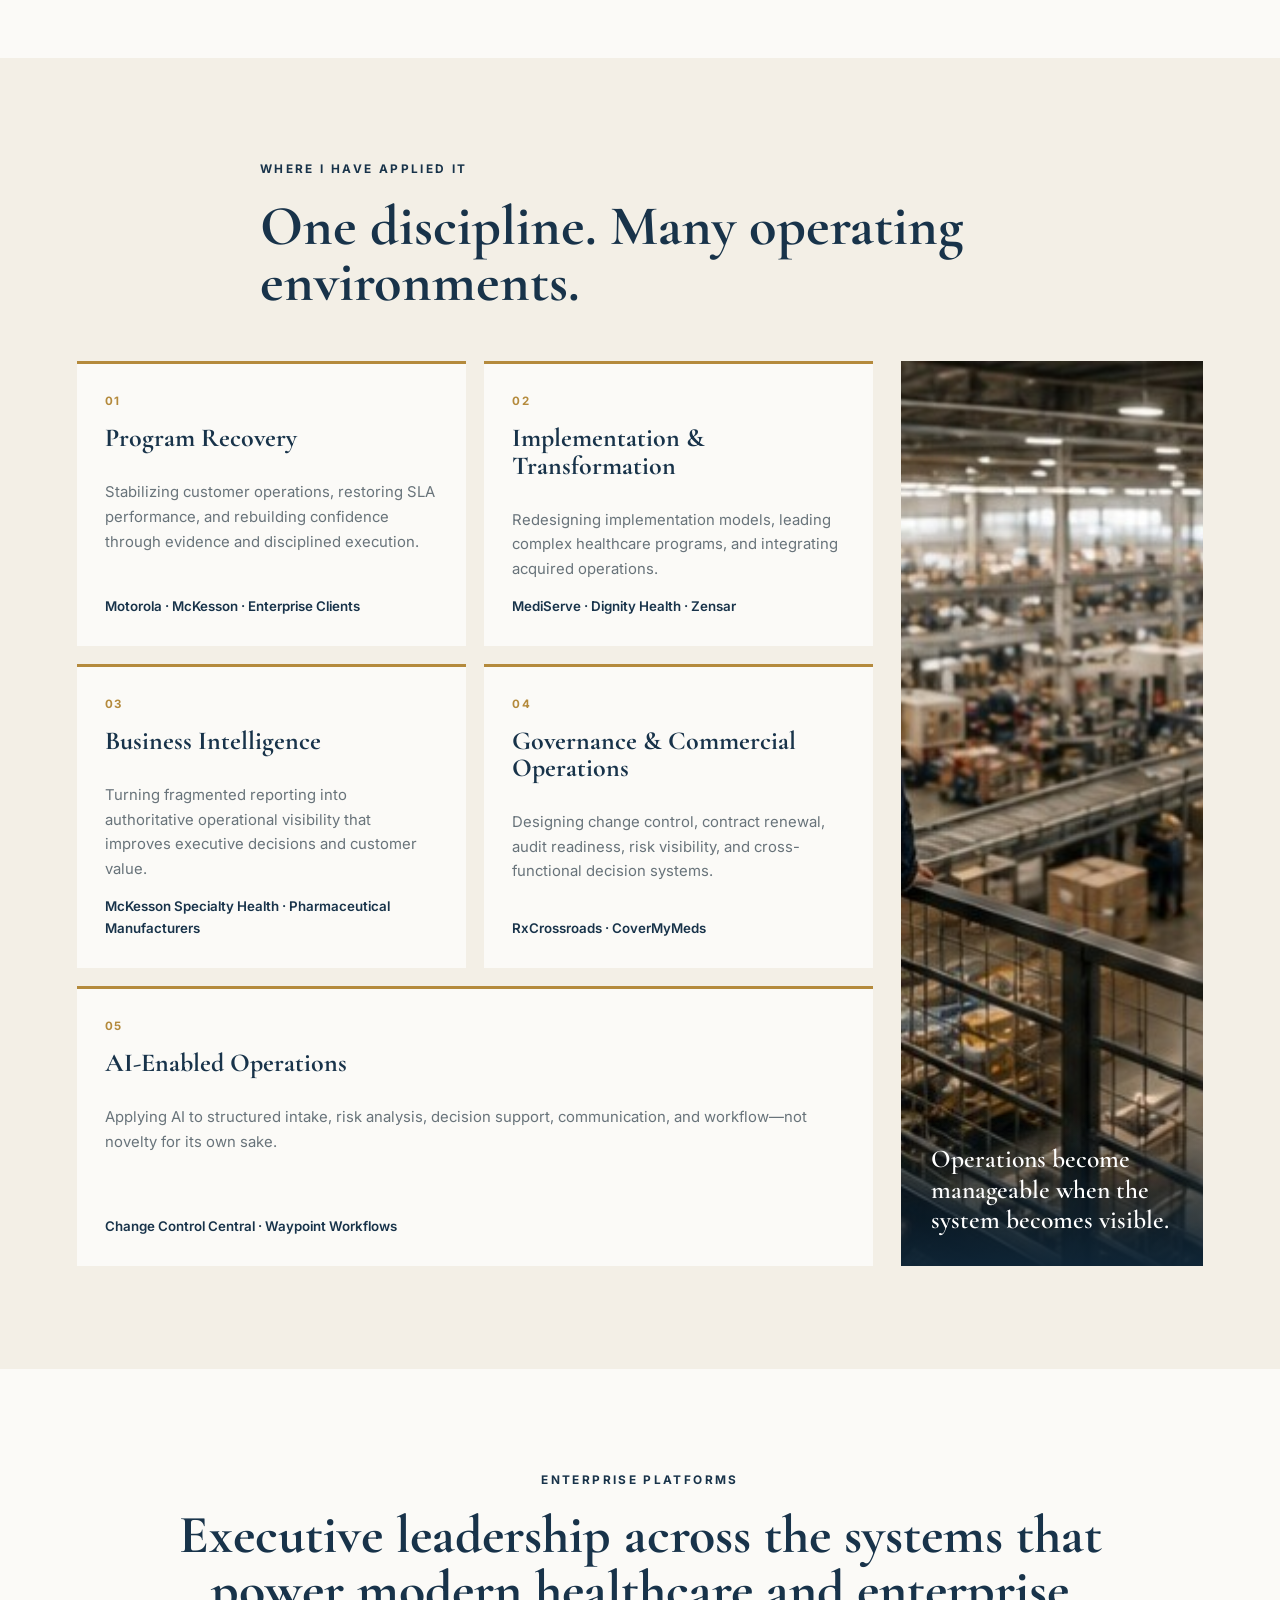
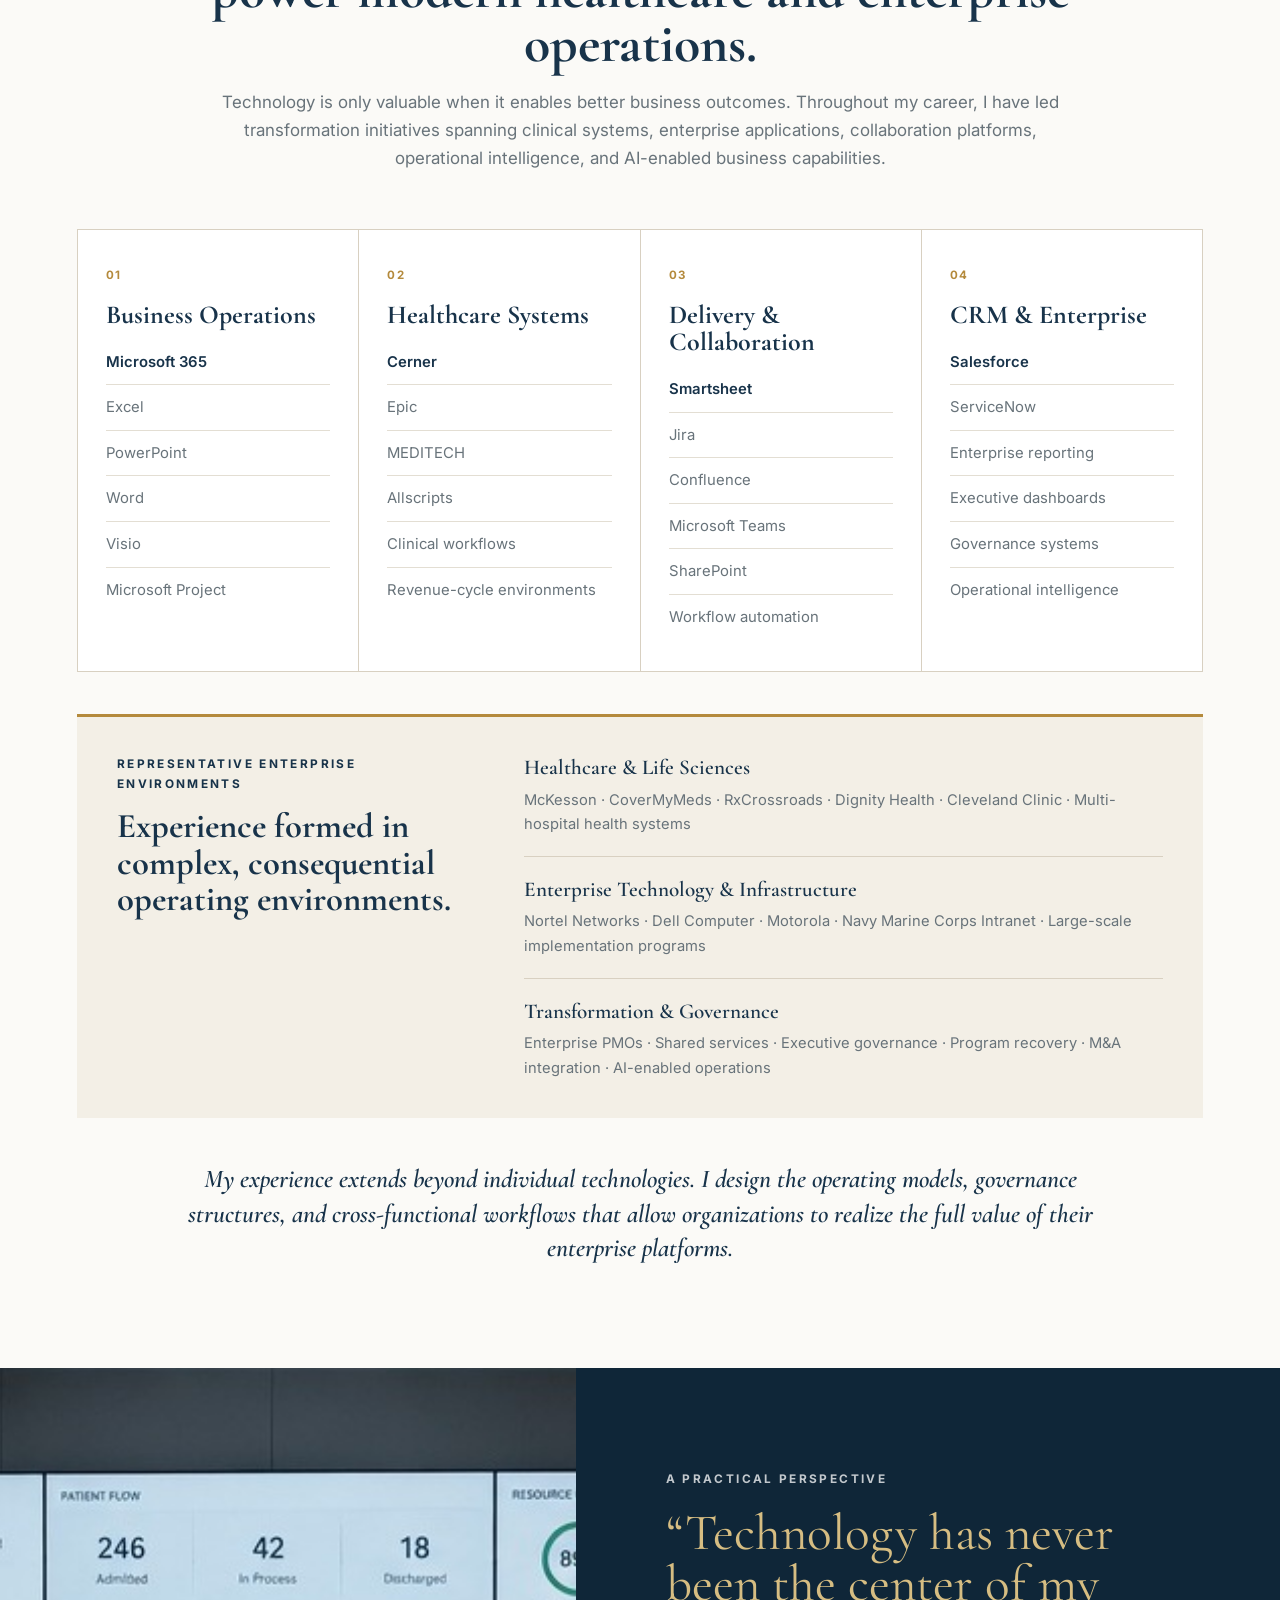
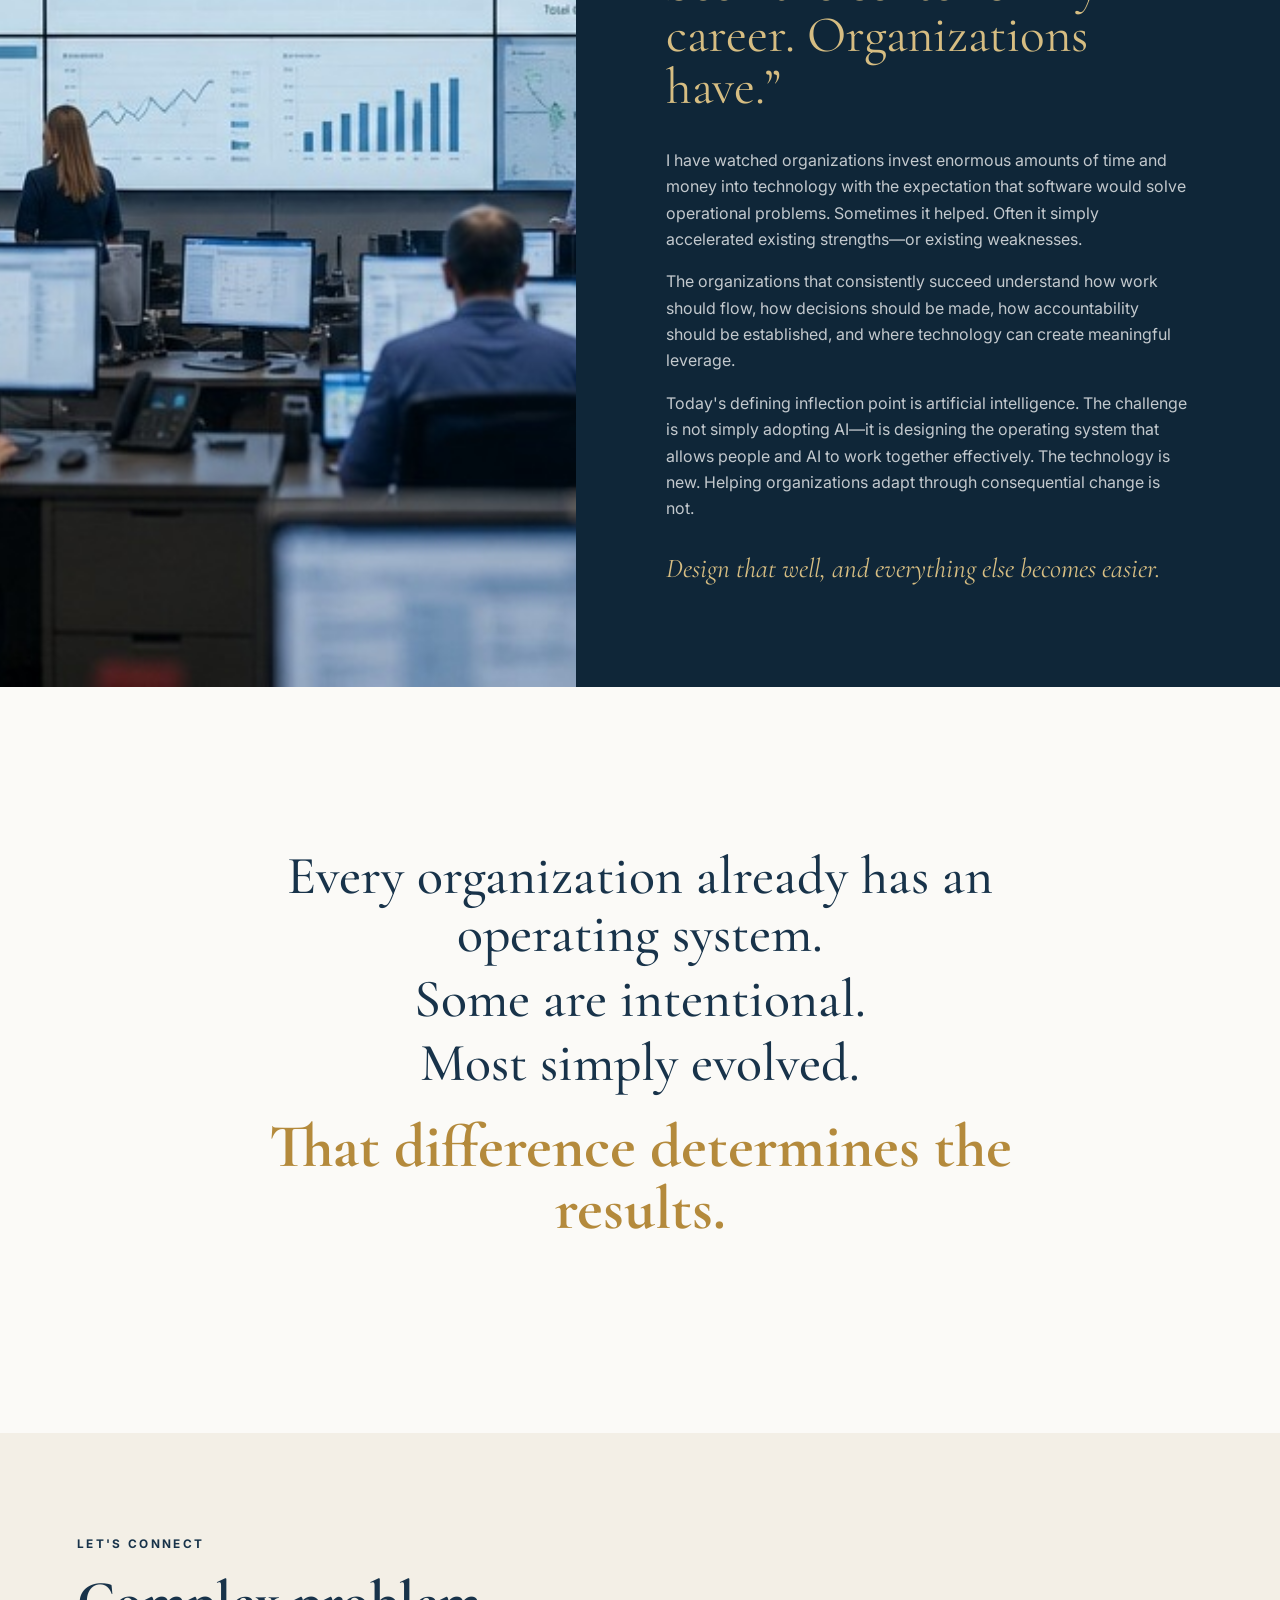
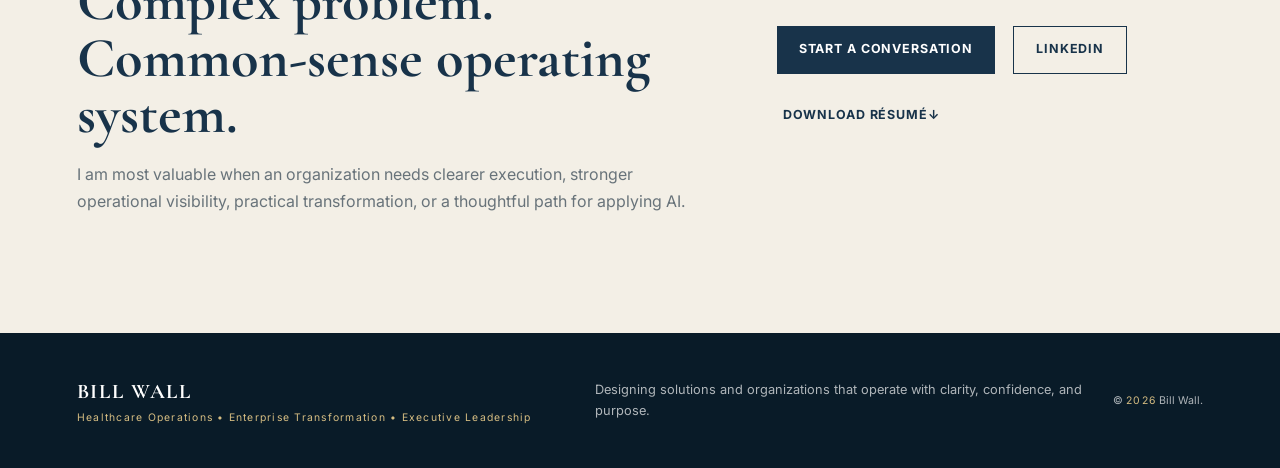
==== commit 9be5e44a: "Further enhancedments2" ====
--- a/index.html
+++ b/index.html
@@ -176,13 +176,13 @@
     <section id="thinking" class="principles section-light">
       <div class="section-intro reveal">
         <p class="eyebrow dark">Leadership Philosophy</p>
-        <h2>Practical principles. Better operating outcomes.</h2>
-        <p>I do not enter an organization looking for a methodology to impose. I listen, validate what is true, and understand why the current system produces the results it does.</p>
+        <h2>How great organizations become exceptional.</h2>
+        <p>I lead transformation by first understanding how the organization actually operates—where decisions stall, accountability breaks down, and systems prevent people from performing at their best.</p>
       </div>
       <div class="principle-grid">
-        <article class="principle reveal"><span class="number">01</span><h3>Listen before prescribing.</h3><p>The people closest to the work usually know where the friction lives.</p></article>
-        <article class="principle reveal"><span class="number">02</span><h3>Trust evidence, not theater.</h3><p>Reporting should clarify reality—not create another version of it.</p></article>
-        <article class="principle reveal"><span class="number">03</span><h3>Simplify the system.</h3><p>Information should exist once. Every other view should derive from it.</p></article>
+        <article class="principle reveal"><span class="number">01</span><h3>Understand before transforming.</h3><p>The people closest to the work usually know where the friction lives.</p></article>
+        <article class="principle reveal"><span class="number">02</span><h3>Make reality visible.</h3><p>Reporting should clarify reality—not create another version of it.</p></article>
+        <article class="principle reveal"><span class="number">03</span><h3>Design the system for clarity.</h3><p>Information should exist once. Every other view should derive from it.</p></article>
         <article class="principle reveal"><span class="number">04</span><h3>Make success repeatable.</h3><p>Strong systems reduce dependence on extraordinary effort and heroic recovery.</p></article>
         <article class="principle reveal"><span class="number">05</span><h3>Use technology deliberately.</h3><p>Technology—and AI—should strengthen operations, judgment, and outcomes.</p></article>
       </div>
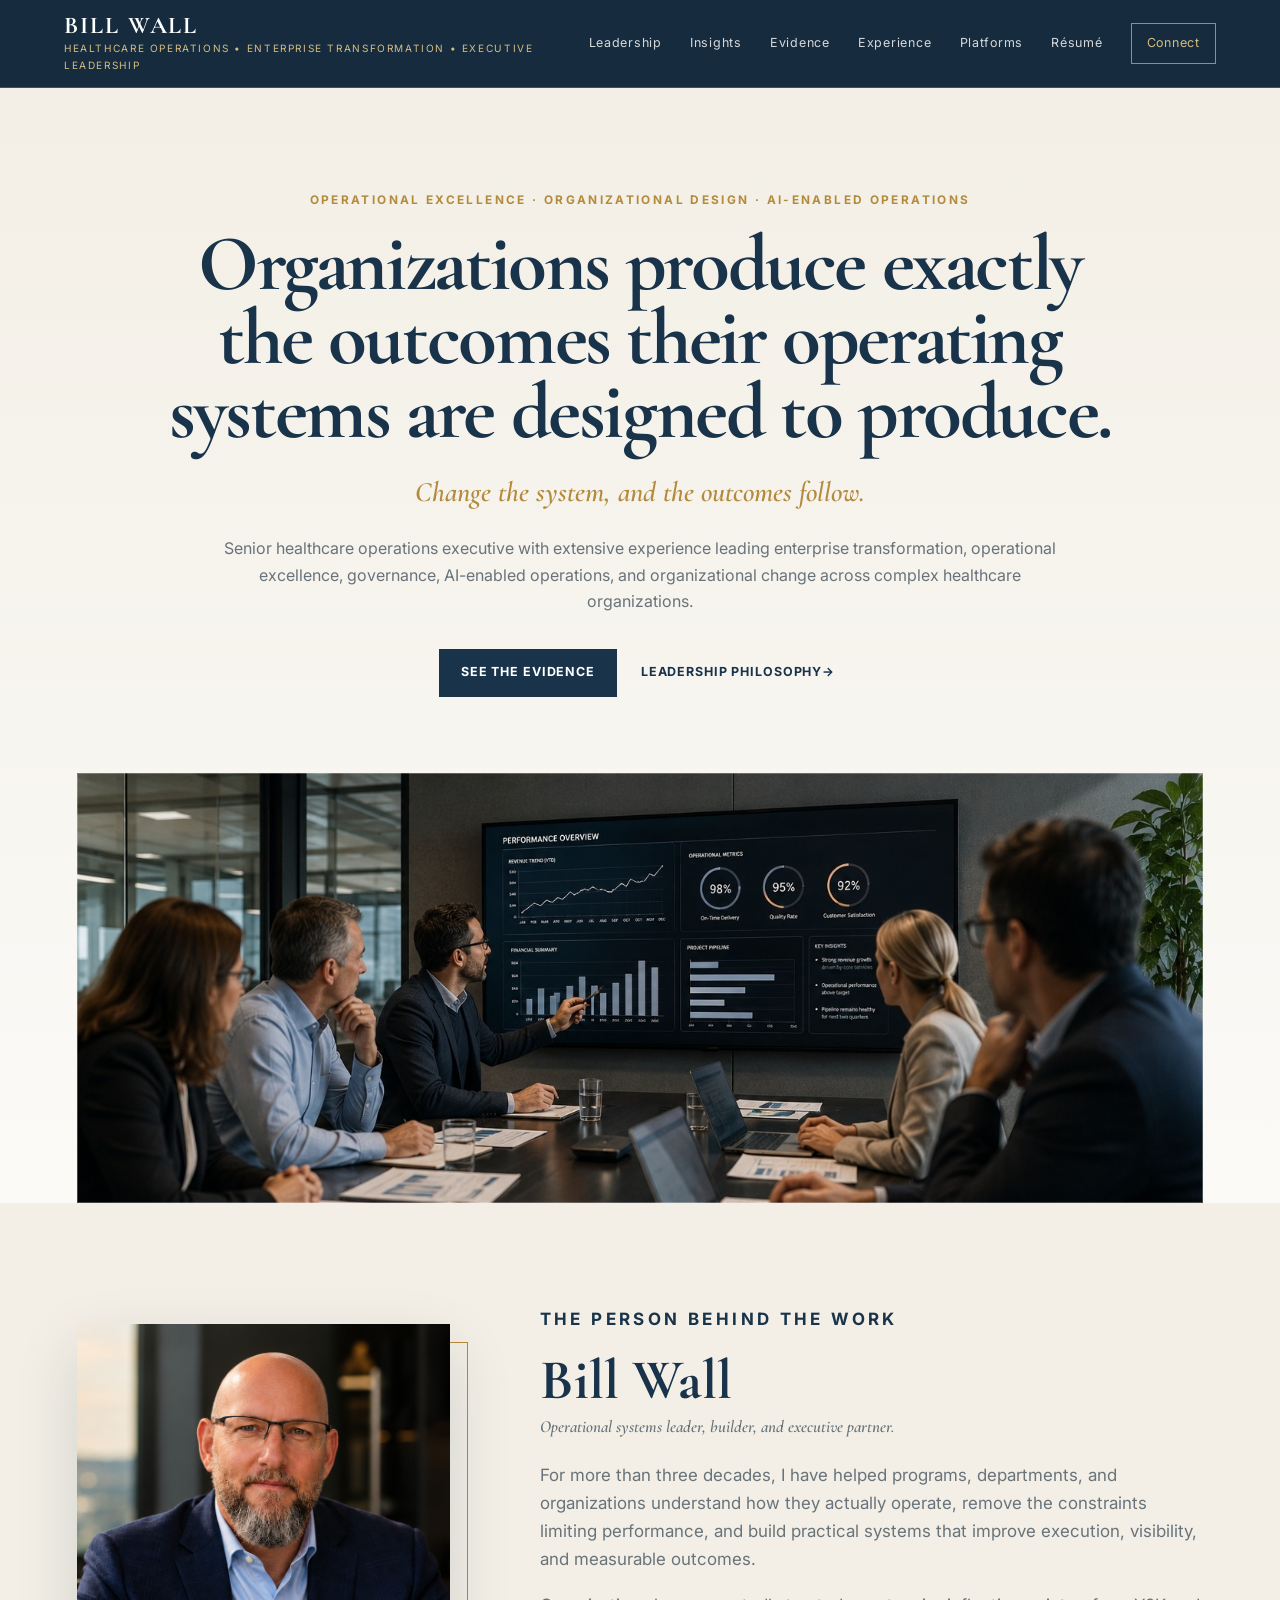
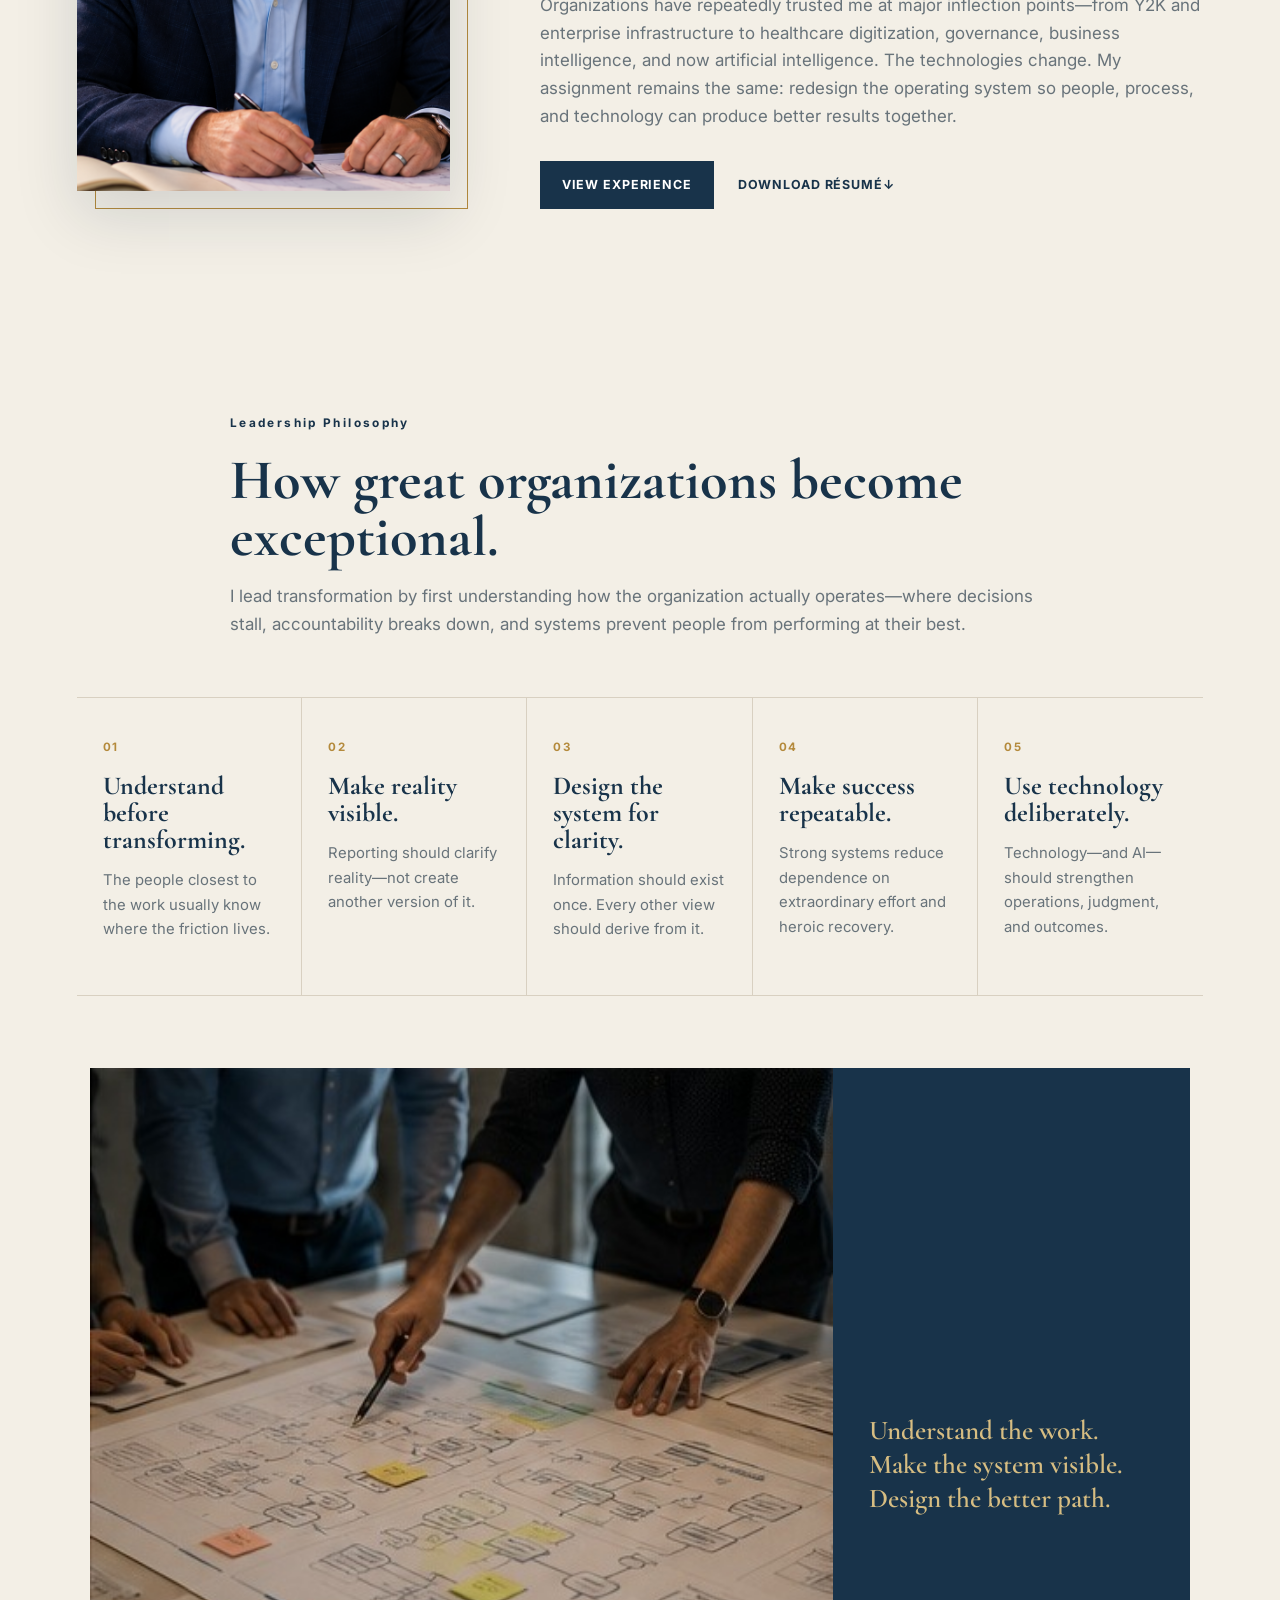
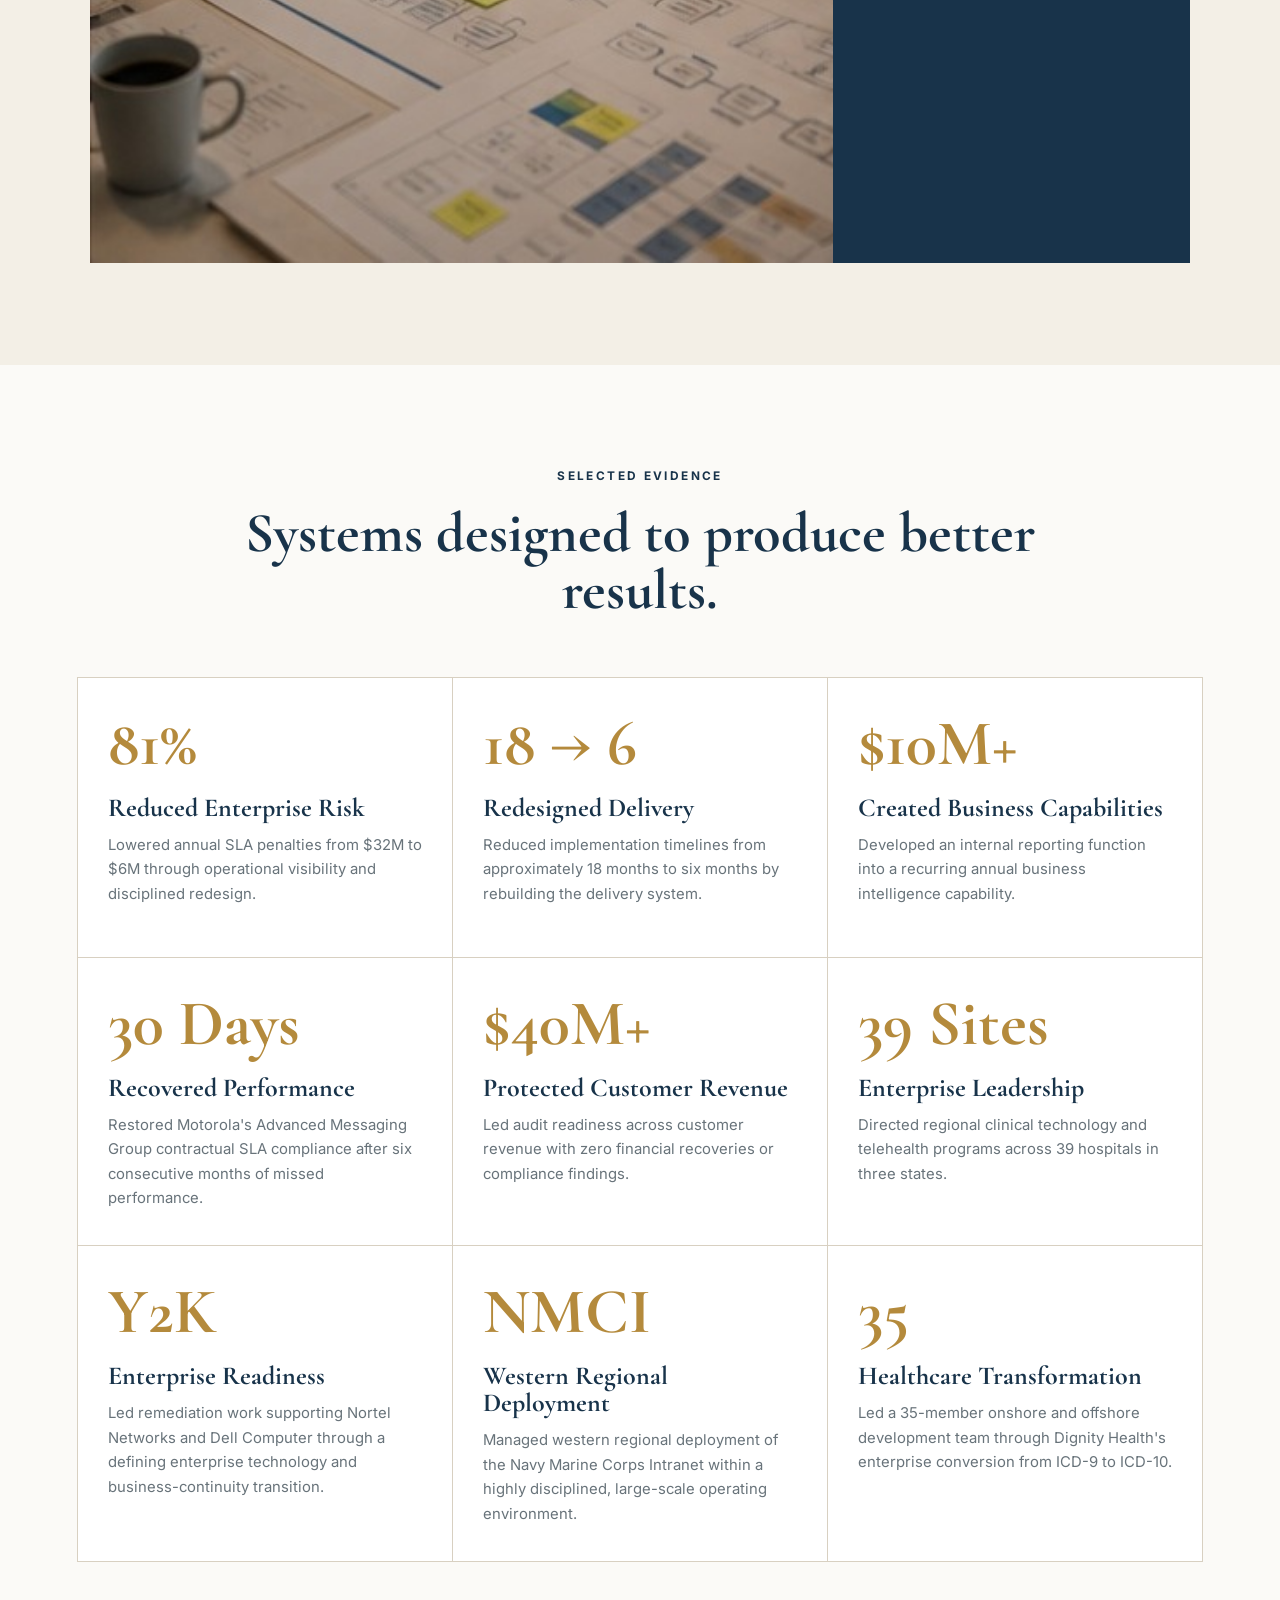
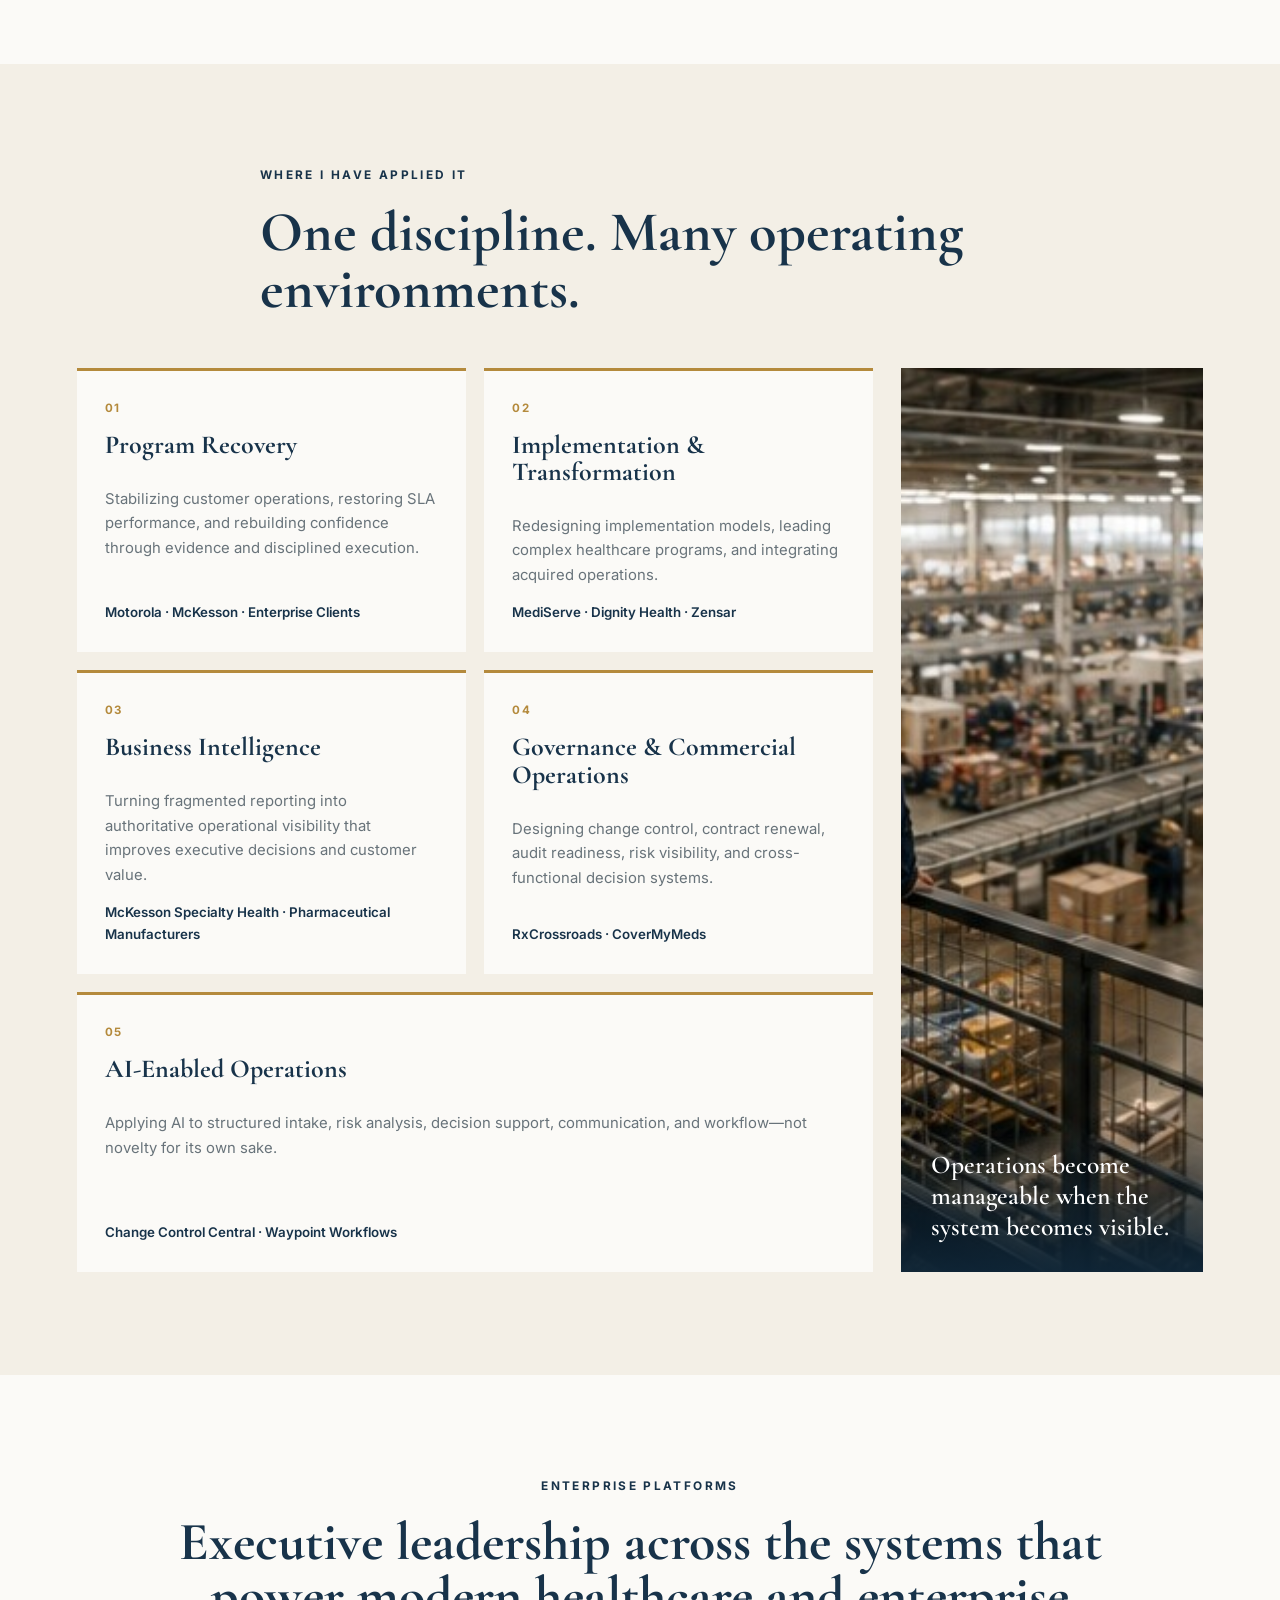
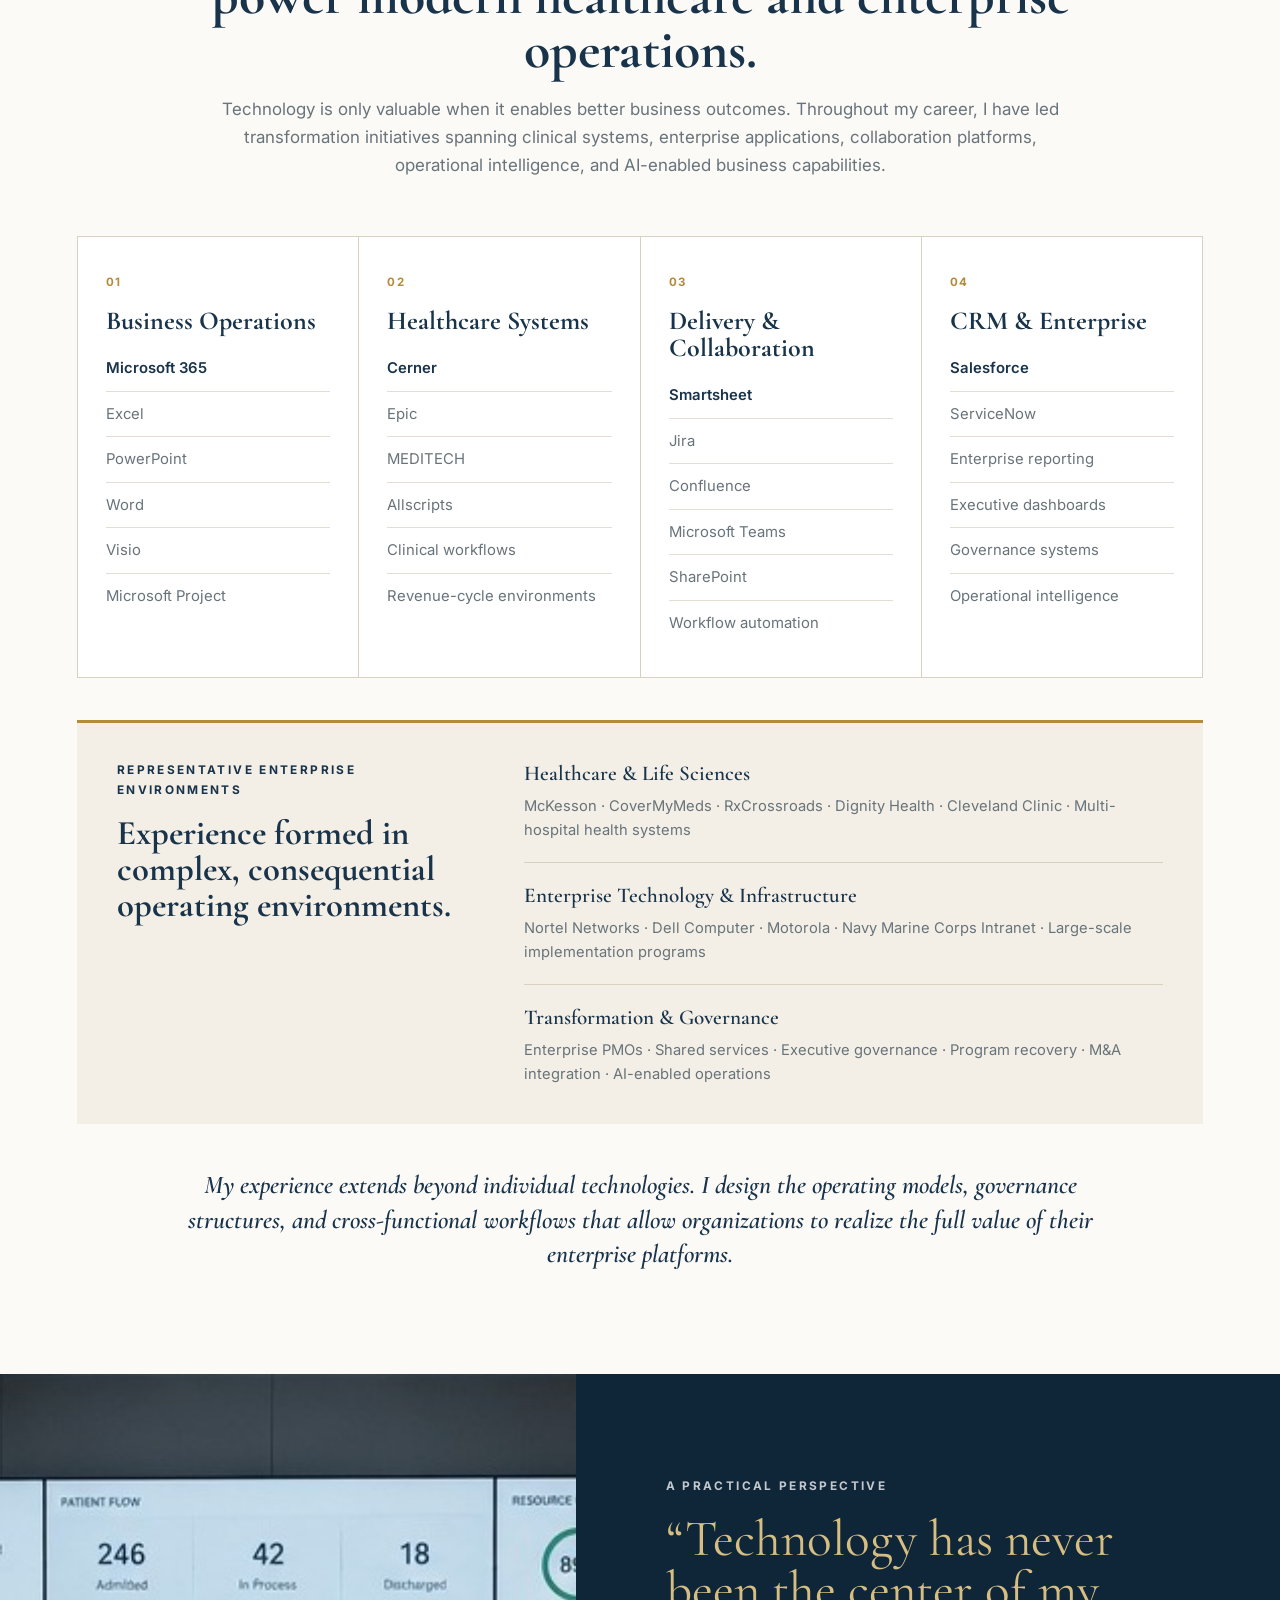
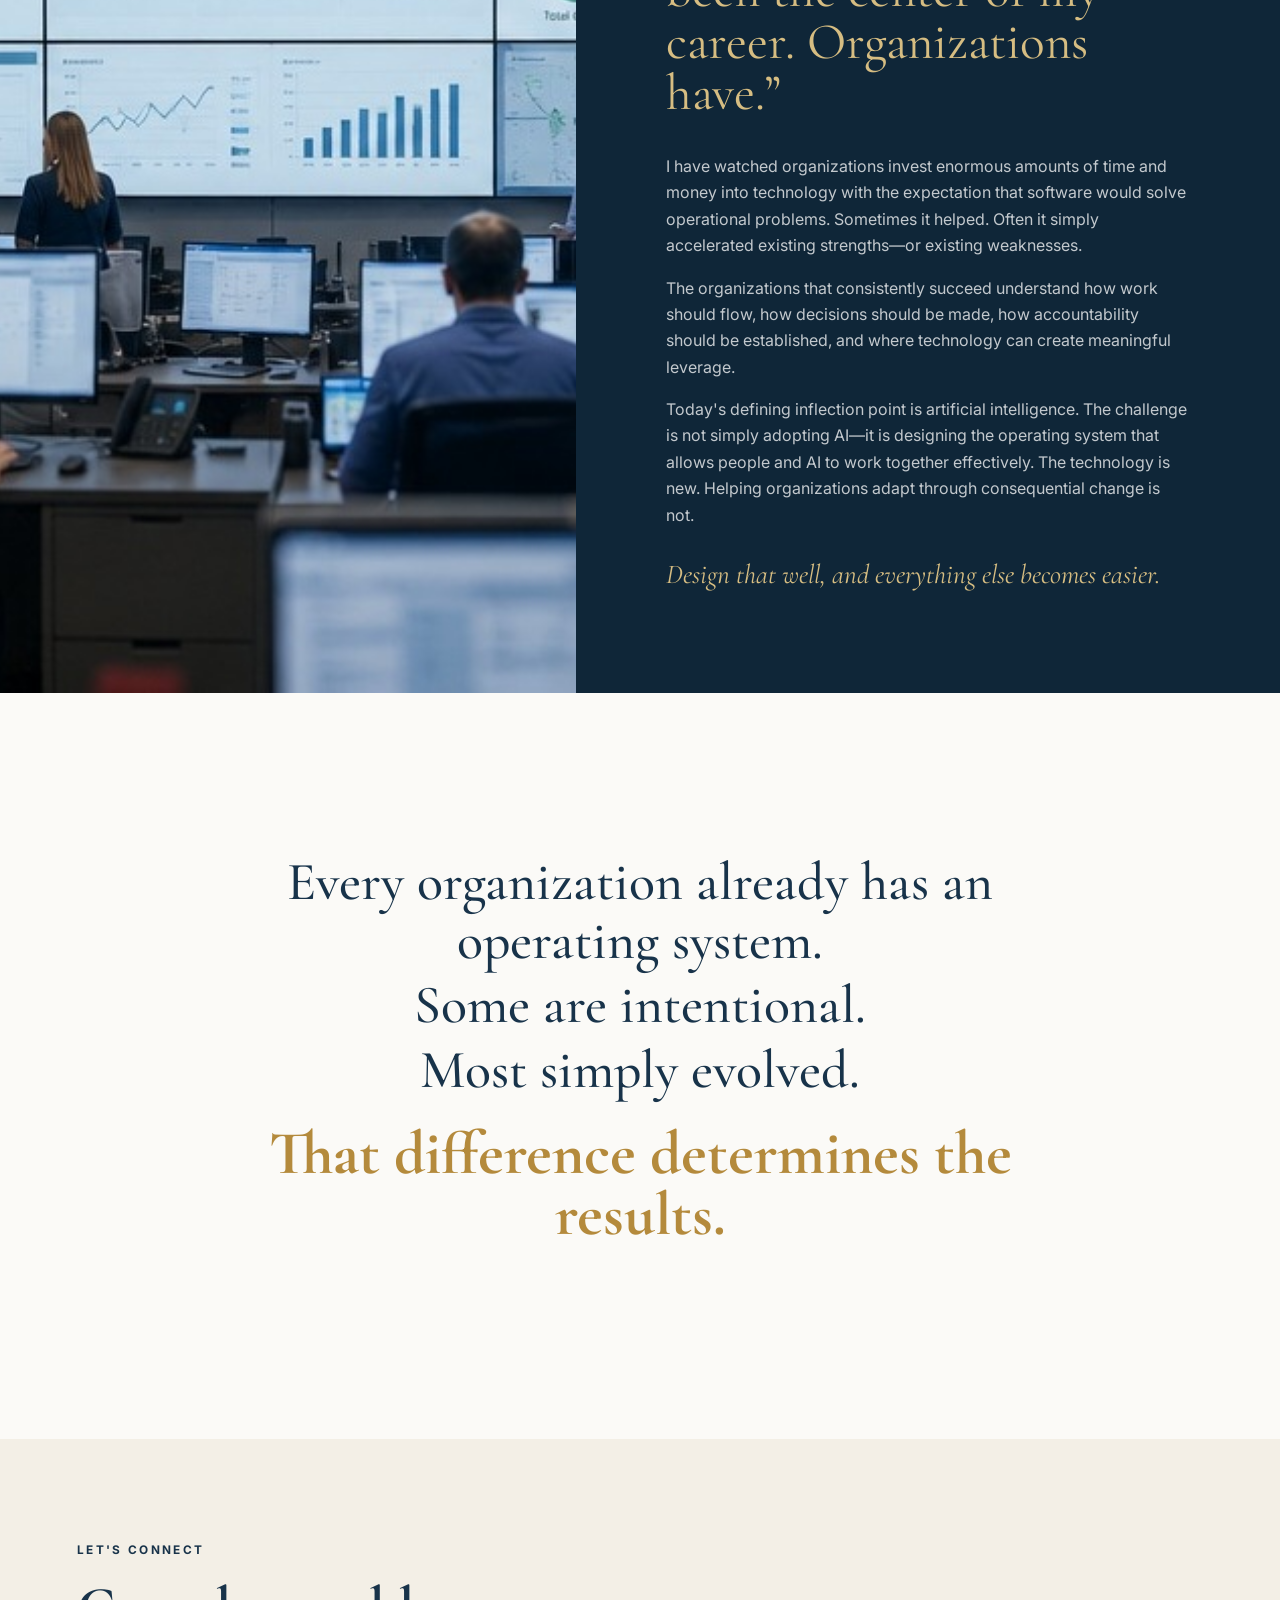
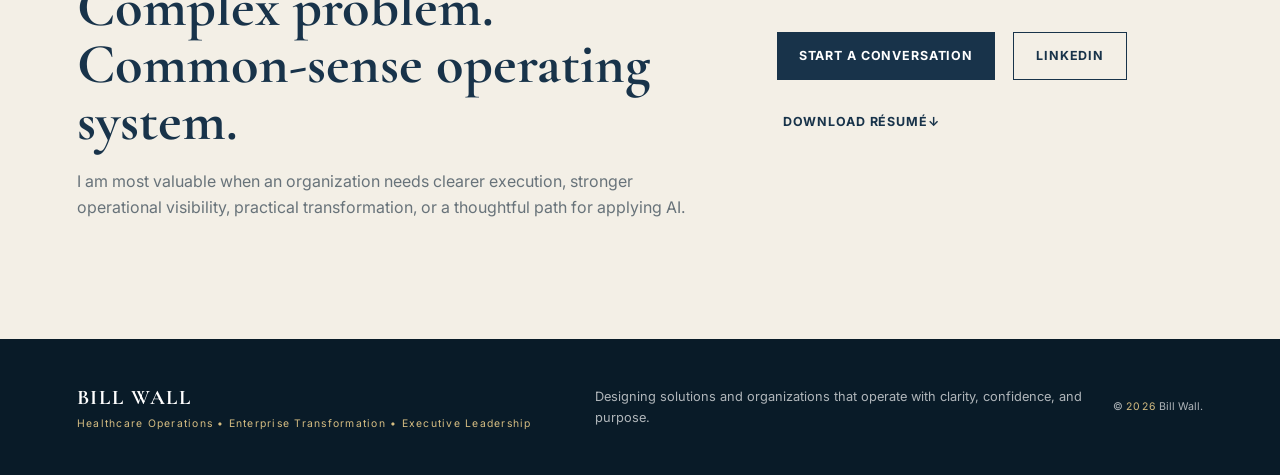
==== commit 73f0fc04: "Add Executive Insights page and initial topics" ====
--- a/index.html
+++ b/index.html
@@ -131,6 +131,7 @@
     <button class="menu-button" aria-expanded="false" aria-controls="site-nav">Menu</button>
     <nav id="site-nav" aria-label="Primary navigation">
       <a href="#thinking">Leadership</a>
+      <a href="insights/">Insights</a>
       <a href="#evidence">Evidence</a>
       <a href="#experience">Experience</a>
       <a href="#platforms">Platforms</a>
--- a/styles.css
+++ b/styles.css
@@ -37,3 +37,20 @@
 .platforms-close{max-width:930px;margin:44px auto 0;text-align:center;font:600 italic clamp(1.35rem,2vw,1.85rem)/1.35 'Cormorant Garamond',serif;color:var(--navy)}
 @media(max-width:1100px){.platform-grid{grid-template-columns:repeat(2,1fr)}.environments{grid-template-columns:1fr;gap:28px}}
 @media(max-width:760px){.platform-grid{grid-template-columns:1fr}.platform-card{min-height:auto}.environments{padding:30px 24px}.platforms-intro{text-align:left}.platforms-intro>p:last-child{margin:0}}
+
+/* Executive Insights */
+.insights-hero{padding:clamp(92px,10vw,150px) clamp(24px,6vw,96px);background:linear-gradient(180deg,var(--linen),var(--bone))}
+.insights-hero-inner{max-width:1080px;margin:0 auto;text-align:center}
+.insights-hero h1{font-size:clamp(3.4rem,6vw,6.4rem)}
+.insights-hero-inner>p:last-child{max-width:840px;margin:30px auto 0;color:var(--muted);font-size:1.08rem}
+.insights-library{padding:clamp(78px,8vw,126px) clamp(24px,6vw,96px);background:var(--linen)}
+.insights-heading{max-width:820px;margin:0 auto 54px;text-align:center}
+.insights-heading h2{margin-bottom:0}
+.insight-grid{max-width:1320px;margin:0 auto;display:grid;grid-template-columns:repeat(3,1fr);border-top:1px solid var(--line);border-left:1px solid var(--line)}
+.insight-card{min-height:390px;padding:36px 32px;background:#fff;border-right:1px solid var(--line);border-bottom:1px solid var(--line);display:flex;flex-direction:column}
+.insight-number{color:var(--brass);font-size:.72rem;font-weight:700;letter-spacing:.14em}
+.insight-card h3{font-size:clamp(1.9rem,2.4vw,2.65rem);margin:18px 0 20px}
+.insight-card p{color:var(--muted);font-size:.98rem}
+.insight-status{margin-top:auto;padding-top:28px;color:var(--brass);font-size:.72rem;font-weight:700;letter-spacing:.12em;text-transform:uppercase}
+nav a[aria-current="page"]{color:var(--brass-soft)}
+@media(max-width:980px){.insight-grid{grid-template-columns:1fr}.insight-card{min-height:auto}.insights-hero-inner,.insights-heading{text-align:left}.insights-hero-inner>p:last-child{margin-left:0}}
